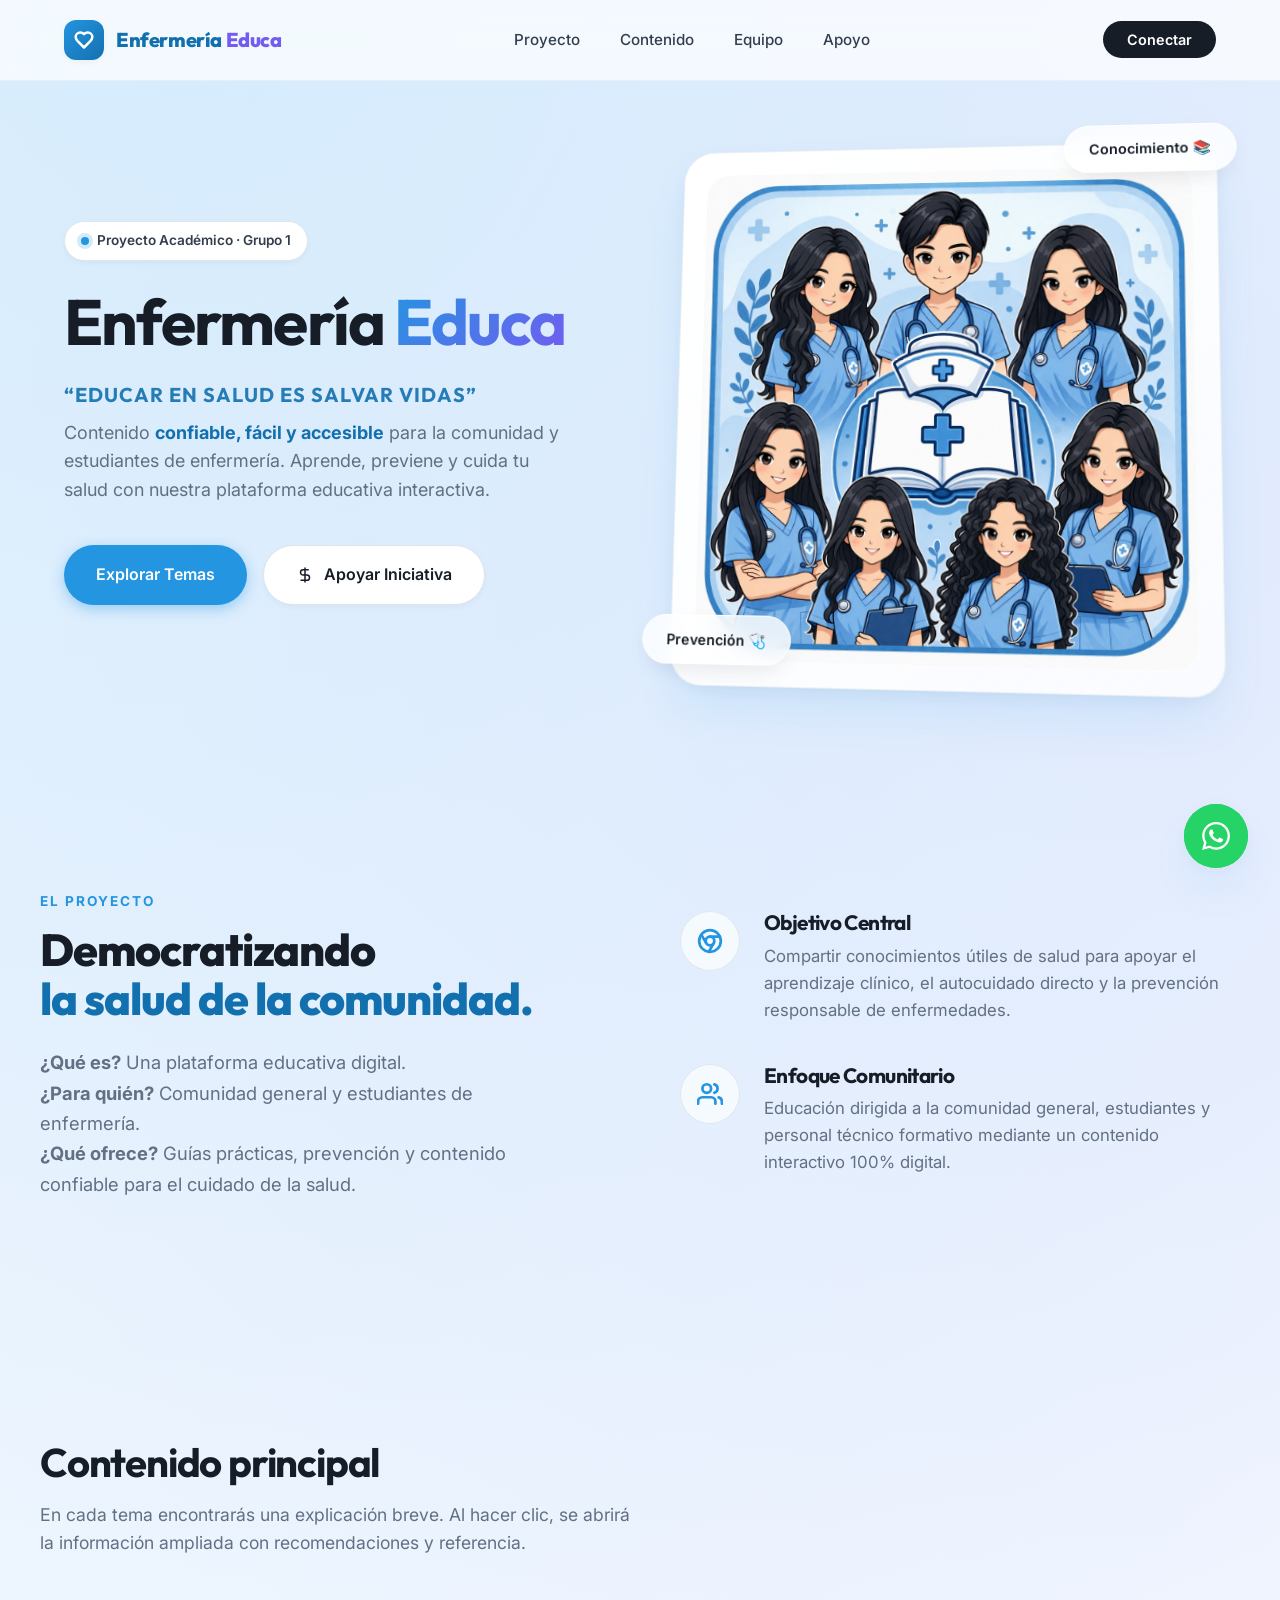
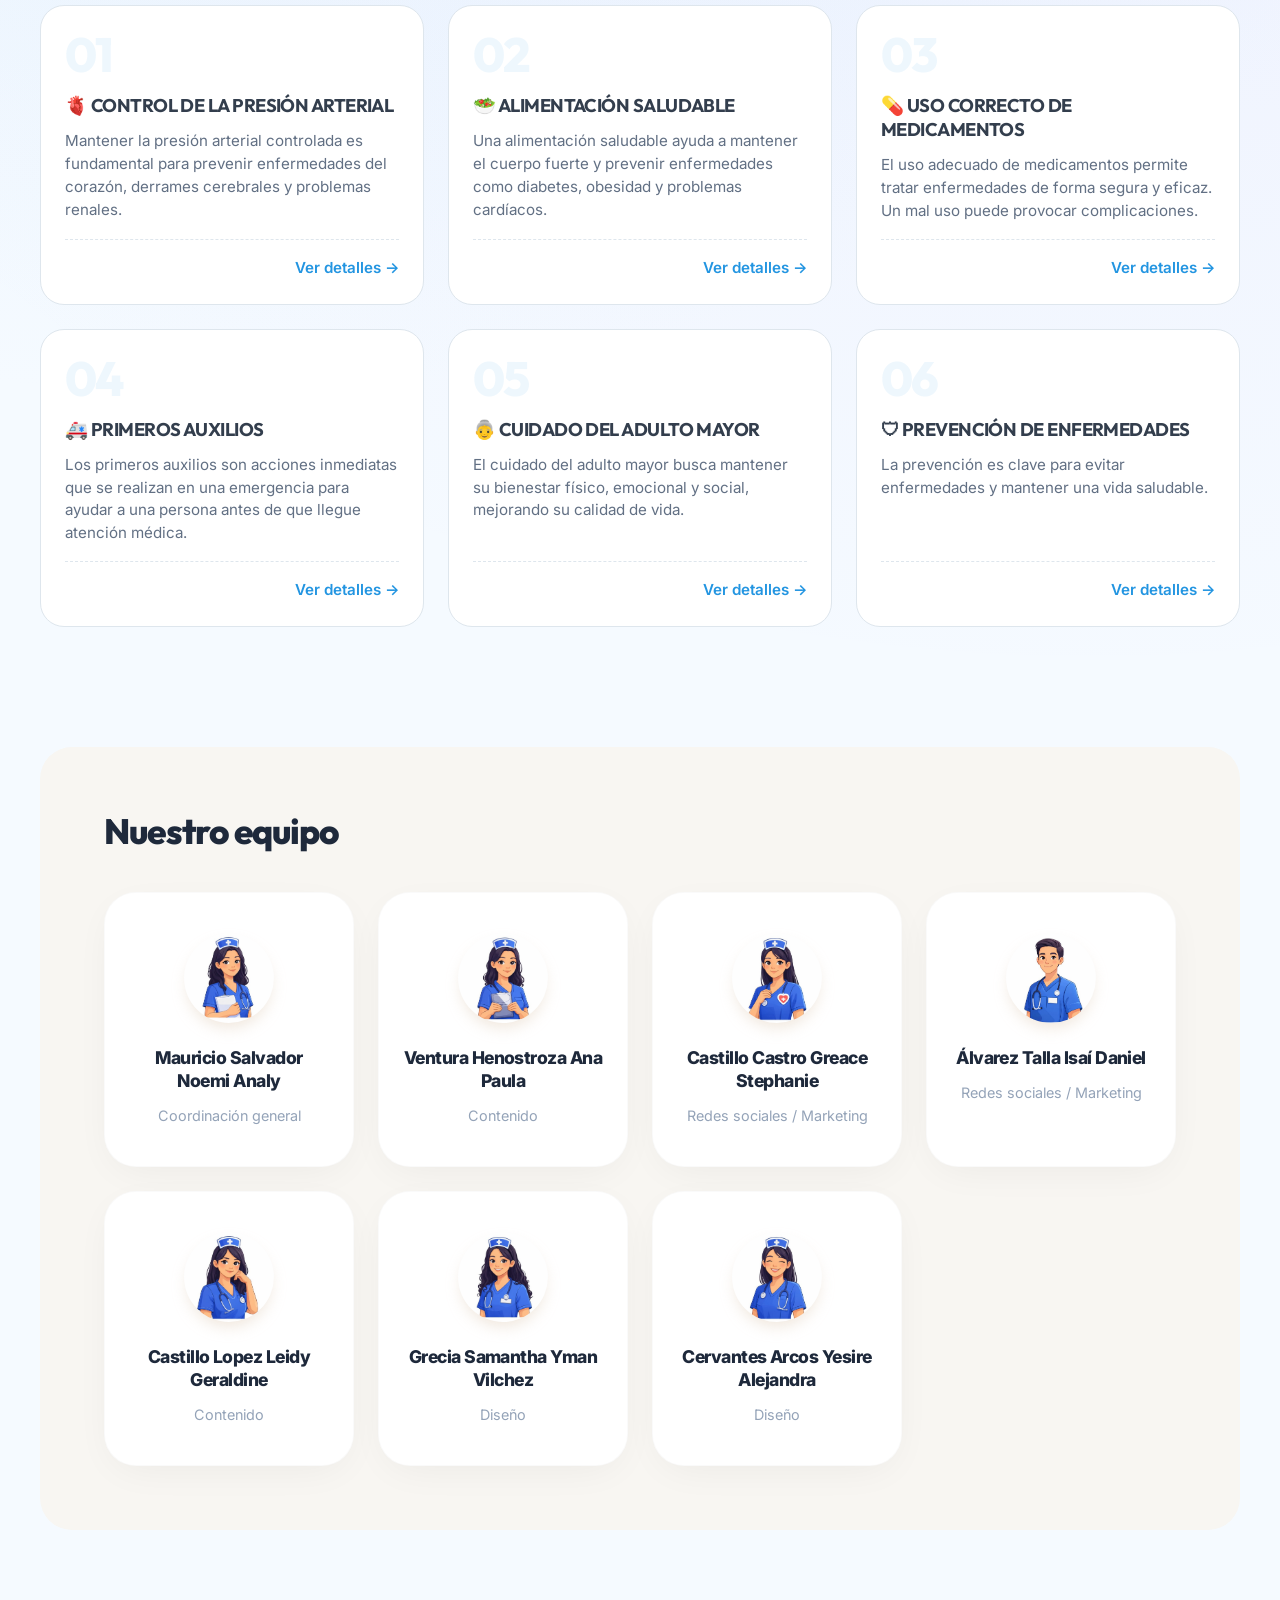
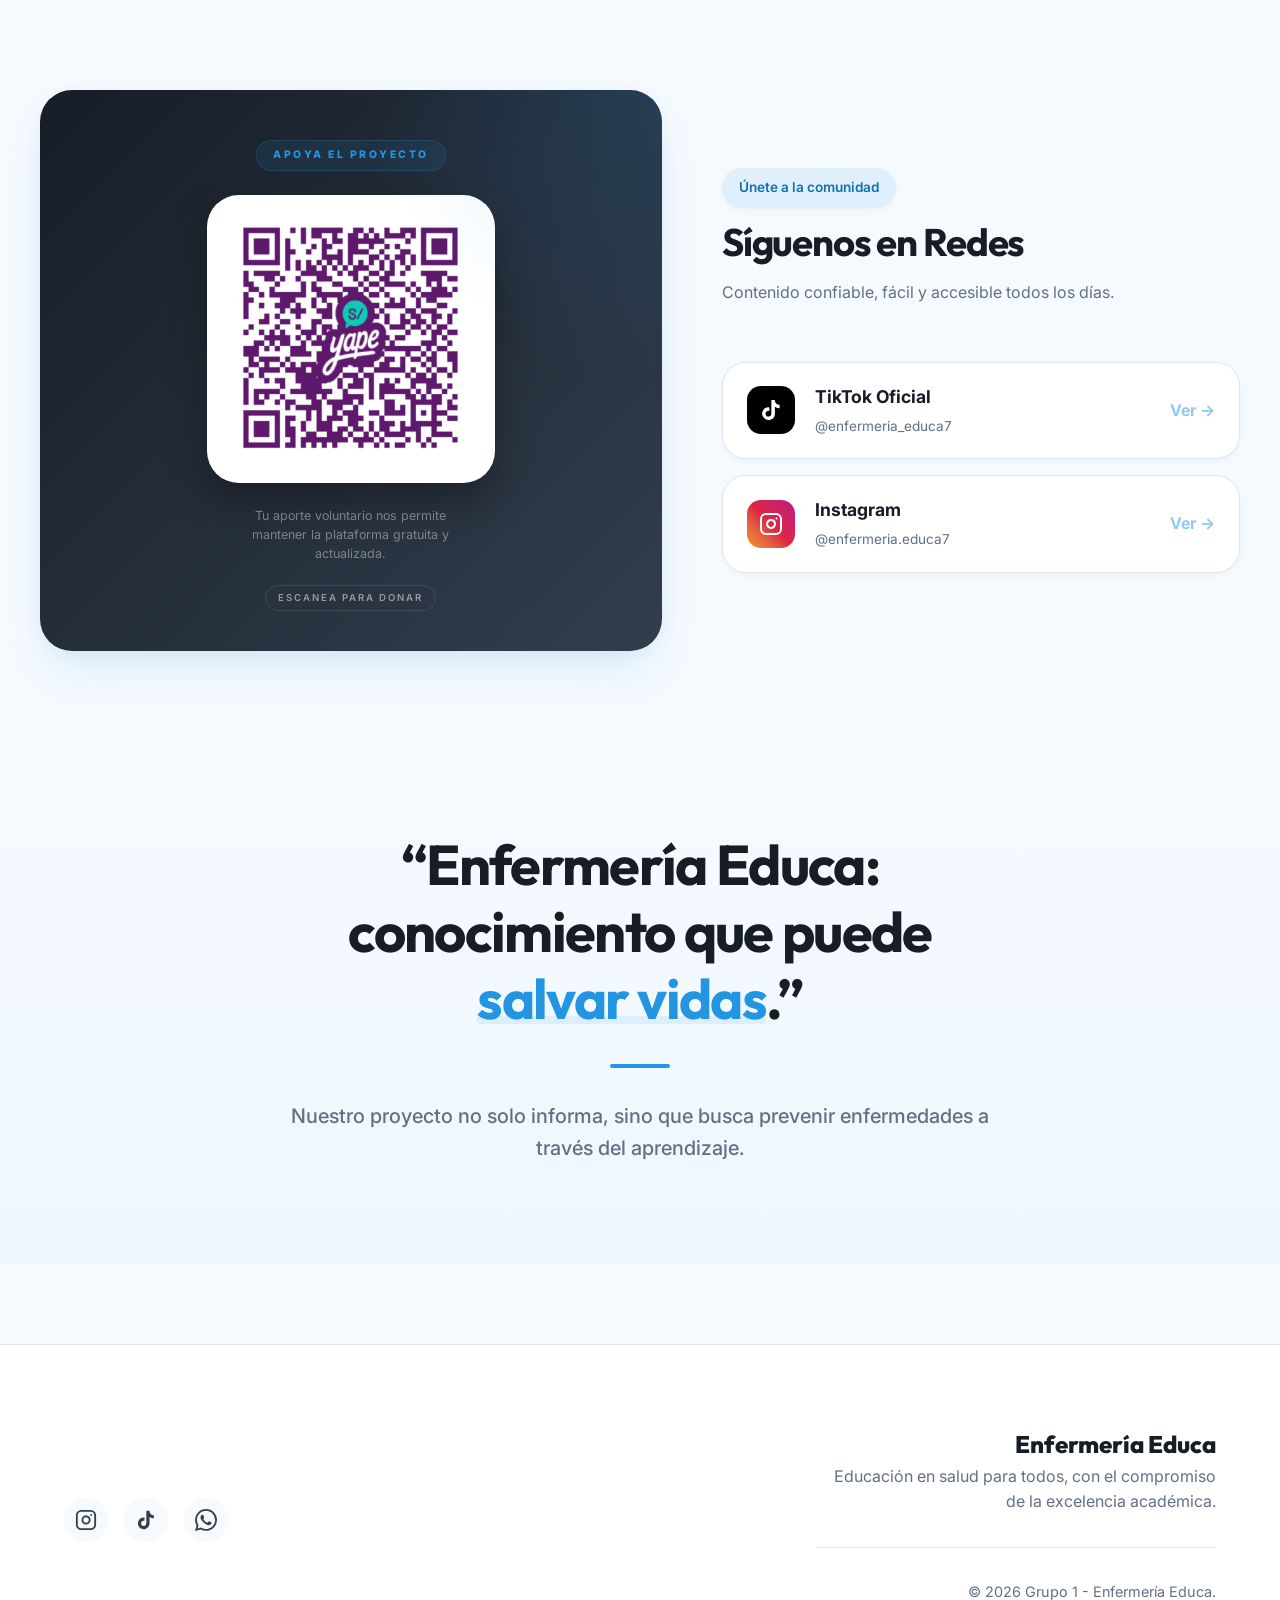
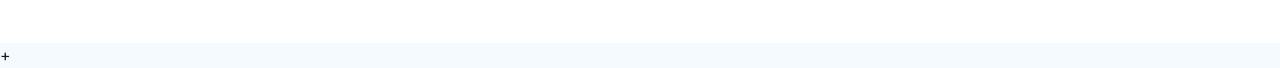
==== index.html @ a7f22df8 "Actualización final: Roles de equipo, optimización móvil e iconos oficiales de WhatsApp" ====
<!DOCTYPE html>
<html lang="es">

<head>
    <meta charset="UTF-8">
    <meta name="viewport" content="width=device-width, initial-scale=1.0">
    <meta name="description"
        content="Plataforma educativa de enfermería dedicada a la democratización del conocimiento en salud y el cuidado preventivo. Contenido claro, confiable y accesible para todos.">

    <!-- Open Graph / Facebook -->
    <meta property="og:type" content="website">
    <meta property="og:url" content="https://nilverti.github.io/Enfermer-aEduca/">
    <meta property="og:title" content="Enfermería Educa | Educación en Salud">
    <meta property="og:description"
        content="Plataforma educativa de enfermería dedicada a la democratización del conocimiento en salud y el cuidado preventivo.">
    <meta property="og:image" content="img/og-preview.png">

    <!-- Twitter -->
    <meta property="twitter:card" content="summary_large_image">
    <meta property="twitter:url" content="https://nilverti.github.io/Enfermer-aEduca/">
    <meta property="twitter:title" content="Enfermería Educa | Educación en Salud">
    <meta property="twitter:description"
        content="Plataforma educativa de enfermería dedicada a la democratización del conocimiento en salud y el cuidado preventivo.">
    <meta property="twitter:image" content="img/og-preview.png">

    <!-- Meta Theme Color for mobile browsers -->
    <meta name="theme-color" content="#f0f7ff">
    <title>Enfermería Educa | Educación en Salud</title>

    <!-- Preconnect for performance -->
    <link rel="preconnect" href="https://fonts.googleapis.com">
    <link rel="preconnect" href="https://fonts.gstatic.com" crossorigin>

    <!-- Premium Fonts: Outfit (Headings) & Inter (Body) -->
    <link
        href="https://fonts.googleapis.com/css2?family=Inter:wght@400;500;600&family=Outfit:wght@500;700;800;900&display=swap"
        rel="stylesheet">

    <!-- External CSS -->
    <link rel="stylesheet" href="css/style.css">

    <!-- Favicon -->
    <link rel="icon" type="image/x-icon" href="/img/favi.ico">
</head>

<body>

    <!-- Navigation (Glassmorphism effect) -->
    <nav class="nav" aria-label="Navegación principal">
        <div class="container nav-wrap">
            <a href="#" class="brand" aria-label="Ir al inicio de Enfermería Educa">
                <div class="brand-mark">
                    <svg width="20" height="20" viewBox="0 0 24 24" fill="none" stroke="currentColor" stroke-width="3"
                        stroke-linecap="round" stroke-linejoin="round">
                        <path
                            d="M19 14c1.49-1.46 3-3.21 3-5.5A5.5 5.5 0 0 0 16.5 3c-1.76 0-3 .5-4.5 2-1.5-1.5-2.74-2-4.5-2A5.5 5.5 0 0 0 2 8.5c0 2.3 1.5 4.05 3 5.5l7 7Z" />
                    </svg>
                </div>
                <span>Enfermería <span class="brand-accent">Educa</span></span>
            </a>
            <div class="nav-links" role="menubar">
                <a href="#proyecto" role="menuitem">Proyecto</a>
                <a href="#contenido" role="menuitem">Contenido</a>
                <a href="#equipo" role="menuitem">Equipo</a>
                <a href="#comunidad" role="menuitem">Apoyo</a>
            </div>

            <!-- Botón de acción para el CTA de la barra -->
            <div class="nav-cta">
                <a href="#comunidad" class="btn-sm" aria-label="Ver nuestras redes">Conectar</a>
            </div>

            <button class="nav-mobile-toggle" id="menuToggle" aria-label="Abrir menú de navegación"
                aria-expanded="false">
                <span class="bar"></span>
                <span class="bar"></span>
                <span class="bar"></span>
            </button>
        </div>
    </nav>

    <!-- Hero Section (Premium Layout) -->
    <header class="hero">
        <div class="container hero-wrap">
            <div class="hero-content fade-up">
                <div class="badge">
                    <span class="badge-dot"></span> Proyecto Académico · Grupo 1
                </div>
                <h1 class="hero-title">Enfermería <span class="text-gradient">Educa</span></h1>
                <p class="hero-impact-hook">“Educar en salud es salvar vidas”</p>
                <p class="hero-subtitle">
                    Contenido <strong>confiable, fácil y accesible</strong> para la comunidad y estudiantes de
                    enfermería.
                    Aprende, previene y cuida tu salud con nuestra plataforma educativa interactiva.
                </p>
                <div class="hero-actions">
                    <a class="btn btn-primary" href="#contenido">Explorar Temas</a>
                    <a class="btn btn-secondary" href="#comunidad">
                        <svg width="18" height="18" viewBox="0 0 24 24" fill="none" stroke="currentColor"
                            stroke-width="2">
                            <path d="M12 2v20M17 5H9.5a3.5 3.5 0 0 0 0 7h5a3.5 3.5 0 0 1 0 7H6" />
                        </svg>
                        Apoyar Iniciativa
                    </a>
                </div>
            </div>

            <div class="hero-visual fade-up" style="animation-delay: 0.1s;">
                <div class="visual-card">
                    <img src="img/ImgPrin.jpeg" alt="Ilustración representativa de Enfermería Educa" loading="lazy"
                        class="floating-img">
                    <!-- Decoración flotante -->
                    <div class="glass-pill top-right">Conocimiento 📚</div>
                    <div class="glass-pill bottom-left">Prevención 🩺</div>
                </div>
            </div>
        </div>
    </header>

    <main>
        <!-- Sección de Proyecto Minimalista -->
        <section id="proyecto" class="section-container container" style="margin-top: 30px;">
            <div class="project-minimal-layout fade-up">

                <div class="project-minimal-header">
                    <span class="project-tag">El Proyecto</span>
                    <h2 class="project-title">
                        Democratizando <br>
                        <span class="project-accent">la salud de la comunidad.</span>
                    </h2>
                    <p class="project-description">
                        <strong>¿Qué es?</strong> Una plataforma educativa digital.<br>
                        <strong>¿Para quién?</strong> Comunidad general y estudiantes de enfermería.<br>
                        <strong>¿Qué ofrece?</strong> Guías prácticas, prevención y contenido confiable para el cuidado
                        de la salud.
                    </p>
                </div>

                <div class="project-minimal-features">
                    <div class="min-feature">
                        <div class="min-icon-wrapper">
                            <!-- Icono de Objetivo -->
                            <svg width="26" height="26" viewBox="0 0 24 24" fill="none" stroke="currentColor"
                                stroke-width="2.5" stroke-linecap="round" stroke-linejoin="round">
                                <circle cx="12" cy="12" r="10"></circle>
                                <circle cx="12" cy="12" r="4"></circle>
                                <line x1="21.17" y1="8" x2="12" y2="8"></line>
                                <line x1="3.95" y1="6.06" x2="8.54" y2="14"></line>
                                <line x1="10.88" y1="21.94" x2="15.46" y2="14"></line>
                            </svg>
                        </div>
                        <div class="min-feature-text">
                            <h4>Objetivo Central</h4>
                            <p>Compartir conocimientos útiles de salud para apoyar el aprendizaje clínico, el
                                autocuidado directo y la prevención responsable de enfermedades.</p>
                        </div>
                    </div>

                    <div class="min-feature">
                        <div class="min-icon-wrapper">
                            <!-- Icono de Comunidad -->
                            <svg width="26" height="26" viewBox="0 0 24 24" fill="none" stroke="currentColor"
                                stroke-width="2.5" stroke-linecap="round" stroke-linejoin="round">
                                <path d="M17 21v-2a4 4 0 0 0-4-4H5a4 4 0 0 0-4 4v2"></path>
                                <circle cx="9" cy="7" r="4"></circle>
                                <path d="M23 21v-2a4 4 0 0 0-3-3.87"></path>
                                <path d="M16 3.13a4 4 0 0 1 0 7.75"></path>
                            </svg>
                        </div>
                        <div class="min-feature-text">
                            <h4>Enfoque Comunitario</h4>
                            <p>Educación dirigida a la comunidad general, estudiantes y personal técnico formativo
                                mediante un contenido interactivo 100% digital.</p>
                        </div>
                    </div>
                </div>

            </div>
        </section>
        <!-- Ejes Temáticos -->
        <section id="contenido" class="section-container container" style="margin-top: 60px;">
            <div class="section-header fade-up">
                <h2>Contenido principal</h2>
                <p>En cada tema encontrarás una explicación breve. Al hacer clic, se abrirá la información ampliada con
                    recomendaciones y referencia.</p>
            </div>

            <div class="topics-grid fade-up" style="animation-delay: 0.1s;">
                <!-- Topic 1 -->
                <article class="topic-card" tabindex="0" role="button" aria-expanded="false">
                    <div class="topic-card-header">
                        <span class="acc-num">01</span>
                    </div>
                    <div class="topic-card-body">
                        <h3 class="acc-title">🫀 CONTROL DE LA PRESIÓN ARTERIAL</h3>
                        <p class="acc-desc">Mantener la presión arterial controlada es fundamental para prevenir
                            enfermedades del corazón, derrames cerebrales y problemas renales.</p>
                    </div>
                    <div class="topic-card-footer">
                        <span class="view-more">Ver detalles →</span>
                    </div>

                    <!-- Contenido Secreto (Modal) -->
                    <div class="topic-hidden-content" style="display: none;">
                        <h2 class="modal-title">🫀 CONTROL DE LA PRESIÓN ARTERIAL</h2>
                        <div class="acc-inner">
                            <h4>Información completa</h4>
                            <p>La presión arterial es la fuerza que ejerce la sangre contra las arterias, y cuando se
                                eleva constantemente puede volverse peligrosa sin presentar síntomas.</p>
                            <p>La presión arterial se mide en dos valores:</p>
                            <ul class="feature-list">
                                <li><svg viewBox="0 0 24 24" fill="none" stroke="currentColor">
                                        <path d="M20 6 9 17l-5-5" />
                                    </svg> <strong>Sistólica:</strong> cuando el corazón late.</li>
                                <li><svg viewBox="0 0 24 24" fill="none" stroke="currentColor">
                                        <path d="M20 6 9 17l-5-5" />
                                    </svg> <strong>Diastólica:</strong> cuando el corazón descansa.</li>
                            </ul>
                            <p>Para controlarla adecuadamente:</p>
                            <ul class="feature-list">
                                <li><svg viewBox="0 0 24 24" fill="none" stroke="currentColor">
                                        <path d="M20 6 9 17l-5-5" />
                                    </svg> Reducir el consumo de sal.</li>
                                <li><svg viewBox="0 0 24 24" fill="none" stroke="currentColor">
                                        <path d="M20 6 9 17l-5-5" />
                                    </svg> Evitar alimentos procesados.</li>
                                <li><svg viewBox="0 0 24 24" fill="none" stroke="currentColor">
                                        <path d="M20 6 9 17l-5-5" />
                                    </svg> Realizar actividad física diaria (30 minutos).</li>
                                <li><svg viewBox="0 0 24 24" fill="none" stroke="currentColor">
                                        <path d="M20 6 9 17l-5-5" />
                                    </svg> Mantener un peso saludable.</li>
                                <li><svg viewBox="0 0 24 24" fill="none" stroke="currentColor">
                                        <path d="M20 6 9 17l-5-5" />
                                    </svg> Evitar alcohol y tabaco.</li>
                                <li><svg viewBox="0 0 24 24" fill="none" stroke="currentColor">
                                        <path d="M20 6 9 17l-5-5" />
                                    </svg> Controlar el estrés.</li>
                                <li><svg viewBox="0 0 24 24" fill="none" stroke="currentColor">
                                        <path d="M20 6 9 17l-5-5" />
                                    </svg> Medir la presión regularmente.</li>
                                <li><svg viewBox="0 0 24 24" fill="none" stroke="currentColor">
                                        <path d="M20 6 9 17l-5-5" />
                                    </svg> Seguir el tratamiento médico indicado.</li>
                            </ul>
                            <p><strong>Importante:</strong> la hipertensión es una enfermedad silenciosa, por eso el
                                control constante es clave.</p>
                            <div class="reference-badge">Ref APA 7: Organización Mundial de la Salud. (2021).
                                Hipertensión. https://www.who.int/es/news-room/fact-sheets/detail/hypertension</div>
                        </div>
                    </div>
                </article>

                <!-- Topic 2 -->
                <article class="topic-card" tabindex="0" role="button" aria-expanded="false">
                    <div class="topic-card-header">
                        <span class="acc-num">02</span>
                    </div>
                    <div class="topic-card-body">
                        <h3 class="acc-title">🥗 ALIMENTACIÓN SALUDABLE</h3>
                        <p class="acc-desc">Una alimentación saludable ayuda a mantener el cuerpo fuerte y prevenir
                            enfermedades como diabetes, obesidad y problemas cardíacos.</p>
                    </div>
                    <div class="topic-card-footer">
                        <span class="view-more">Ver detalles →</span>
                    </div>
                    <div class="topic-hidden-content" style="display: none;">
                        <h2 class="modal-title">🥗 ALIMENTACIÓN SALUDABLE</h2>
                        <div class="acc-inner">
                            <h4>Información completa</h4>
                            <p>Se basa en consumir alimentos naturales y equilibrados.</p>
                            <p>Para una buena alimentación:</p>
                            <ul class="feature-list">
                                <li><svg viewBox="0 0 24 24" fill="none" stroke="currentColor">
                                        <path d="M20 6 9 17l-5-5" />
                                    </svg> Consumir frutas y verduras diariamente.</li>
                                <li><svg viewBox="0 0 24 24" fill="none" stroke="currentColor">
                                        <path d="M20 6 9 17l-5-5" />
                                    </svg> Incluir proteínas como pollo, pescado y huevo.</li>
                                <li><svg viewBox="0 0 24 24" fill="none" stroke="currentColor">
                                        <path d="M20 6 9 17l-5-5" />
                                    </svg> Preferir cereales integrales.</li>
                                <li><svg viewBox="0 0 24 24" fill="none" stroke="currentColor">
                                        <path d="M20 6 9 17l-5-5" />
                                    </svg> Reducir grasas saturadas y frituras.</li>
                                <li><svg viewBox="0 0 24 24" fill="none" stroke="currentColor">
                                        <path d="M20 6 9 17l-5-5" />
                                    </svg> Evitar el exceso de azúcar y sal.</li>
                                <li><svg viewBox="0 0 24 24" fill="none" stroke="currentColor">
                                        <path d="M20 6 9 17l-5-5" />
                                    </svg> Beber entre 6 y 8 vasos de agua al día.</li>
                                <li><svg viewBox="0 0 24 24" fill="none" stroke="currentColor">
                                        <path d="M20 6 9 17l-5-5" />
                                    </svg> Mantener horarios de comida.</li>
                            </ul>
                            <p>Beneficios:</p>
                            <ul class="feature-list">
                                <li><svg viewBox="0 0 24 24" fill="none" stroke="currentColor">
                                        <path d="M20 6 9 17l-5-5" />
                                    </svg> Mejora el sistema inmunológico.</li>
                                <li><svg viewBox="0 0 24 24" fill="none" stroke="currentColor">
                                        <path d="M20 6 9 17l-5-5" />
                                    </svg> Aumenta la energía.</li>
                                <li><svg viewBox="0 0 24 24" fill="none" stroke="currentColor">
                                        <path d="M20 6 9 17l-5-5" />
                                    </svg> Previene enfermedades.</li>
                            </ul>
                            <div class="reference-badge">Ref APA 7: Organización Mundial de la Salud. (2020). Dieta
                                saludable. https://www.who.int/es/news-room/fact-sheets/detail/healthy-diet</div>
                        </div>
                    </div>
                </article>

                <!-- Topic 3 -->
                <article class="topic-card" tabindex="0" role="button" aria-expanded="false">
                    <div class="topic-card-header">
                        <span class="acc-num">03</span>
                    </div>
                    <div class="topic-card-body">
                        <h3 class="acc-title">💊 USO CORRECTO DE MEDICAMENTOS</h3>
                        <p class="acc-desc">El uso adecuado de medicamentos permite tratar enfermedades de forma segura
                            y eficaz. Un mal uso puede provocar complicaciones.</p>
                    </div>
                    <div class="topic-card-footer">
                        <span class="view-more">Ver detalles →</span>
                    </div>
                    <div class="topic-hidden-content" style="display: none;">
                        <h2 class="modal-title">💊 USO CORRECTO DE MEDICAMENTOS</h2>
                        <div class="acc-inner">
                            <h4>Información completa</h4>
                            <p>Para un uso correcto:</p>
                            <ul class="feature-list">
                                <li><svg viewBox="0 0 24 24" fill="none" stroke="currentColor">
                                        <path d="M20 6 9 17l-5-5" />
                                    </svg> Tomar medicamentos a la hora indicada.</li>
                                <li><svg viewBox="0 0 24 24" fill="none" stroke="currentColor">
                                        <path d="M20 6 9 17l-5-5" />
                                    </svg> Respetar la dosis prescrita.</li>
                                <li><svg viewBox="0 0 24 24" fill="none" stroke="currentColor">
                                        <path d="M20 6 9 17l-5-5" />
                                    </svg> No automedicarse.</li>
                                <li><svg viewBox="0 0 24 24" fill="none" stroke="currentColor">
                                        <path d="M20 6 9 17l-5-5" />
                                    </svg> No suspender el tratamiento sin indicación médica.</li>
                                <li><svg viewBox="0 0 24 24" fill="none" stroke="currentColor">
                                        <path d="M20 6 9 17l-5-5" />
                                    </svg> No compartir medicamentos.</li>
                                <li><svg viewBox="0 0 24 24" fill="none" stroke="currentColor">
                                        <path d="M20 6 9 17l-5-5" />
                                    </svg> Leer las etiquetas e instrucciones.</li>
                                <li><svg viewBox="0 0 24 24" fill="none" stroke="currentColor">
                                        <path d="M20 6 9 17l-5-5" />
                                    </svg> Guardarlos en lugares seguros.</li>
                            </ul>
                            <p><strong>Regla importante (5 correctos):</strong></p>
                            <ul class="feature-list">
                                <li><svg viewBox="0 0 24 24" fill="none" stroke="currentColor">
                                        <path d="M20 6 9 17l-5-5" />
                                    </svg> Paciente correcto.</li>
                                <li><svg viewBox="0 0 24 24" fill="none" stroke="currentColor">
                                        <path d="M20 6 9 17l-5-5" />
                                    </svg> Medicamento correcto.</li>
                                <li><svg viewBox="0 0 24 24" fill="none" stroke="currentColor">
                                        <path d="M20 6 9 17l-5-5" />
                                    </svg> Dosis correcta.</li>
                                <li><svg viewBox="0 0 24 24" fill="none" stroke="currentColor">
                                        <path d="M20 6 9 17l-5-5" />
                                    </svg> Vía correcta.</li>
                                <li><svg viewBox="0 0 24 24" fill="none" stroke="currentColor">
                                        <path d="M20 6 9 17l-5-5" />
                                    </svg> Hora correcta.</li>
                            </ul>
                            <div class="reference-badge">Ref APA 7: MedlinePlus. (2022). Seguridad con los medicamentos.
                                https://medlineplus.gov/spanish/medicinesafety.html</div>
                        </div>
                    </div>
                </article>

                <!-- Topic 4 -->
                <article class="topic-card" tabindex="0" role="button" aria-expanded="false">
                    <div class="topic-card-header">
                        <span class="acc-num">04</span>
                    </div>
                    <div class="topic-card-body">
                        <h3 class="acc-title">🚑 PRIMEROS AUXILIOS</h3>
                        <p class="acc-desc">Los primeros auxilios son acciones inmediatas que se realizan en una
                            emergencia para ayudar a una persona antes de que llegue atención médica.</p>
                    </div>
                    <div class="topic-card-footer">
                        <span class="view-more">Ver detalles →</span>
                    </div>
                    <div class="topic-hidden-content" style="display: none;">
                        <h2 class="modal-title">🚑 PRIMEROS AUXILIOS</h2>
                        <div class="acc-inner">
                            <h4>Información completa</h4>
                            <p>Acciones básicas:</p>
                            <ul class="feature-list">
                                <li><svg viewBox="0 0 24 24" fill="none" stroke="currentColor">
                                        <path d="M20 6 9 17l-5-5" />
                                    </svg> Mantener la calma.</li>
                                <li><svg viewBox="0 0 24 24" fill="none" stroke="currentColor">
                                        <path d="M20 6 9 17l-5-5" />
                                    </svg> Evaluar la situación.</li>
                                <li><svg viewBox="0 0 24 24" fill="none" stroke="currentColor">
                                        <path d="M20 6 9 17l-5-5" />
                                    </svg> Verificar respiración y pulso.</li>
                                <li><svg viewBox="0 0 24 24" fill="none" stroke="currentColor">
                                        <path d="M20 6 9 17l-5-5" />
                                    </svg> Llamar a emergencias.</li>
                                <li><svg viewBox="0 0 24 24" fill="none" stroke="currentColor">
                                        <path d="M20 6 9 17l-5-5" />
                                    </svg> Controlar hemorragias.</li>
                                <li><svg viewBox="0 0 24 24" fill="none" stroke="currentColor">
                                        <path d="M20 6 9 17l-5-5" />
                                    </svg> Limpiar y cubrir heridas.</li>
                                <li><svg viewBox="0 0 24 24" fill="none" stroke="currentColor">
                                        <path d="M20 6 9 17l-5-5" />
                                    </svg> No mover a la persona si hay fracturas.</li>
                            </ul>
                            <p>En casos graves:</p>
                            <ul class="feature-list">
                                <li><svg viewBox="0 0 24 24" fill="none" stroke="currentColor">
                                        <path d="M20 6 9 17l-5-5" />
                                    </svg> Aplicar RCP si se sabe realizar.</li>
                                <li><svg viewBox="0 0 24 24" fill="none" stroke="currentColor">
                                        <path d="M20 6 9 17l-5-5" />
                                    </svg> Colocar en posición de seguridad.</li>
                            </ul>
                            <div class="reference-badge">Ref APA 7: Cruz Roja Española. (2020). Primeros auxilios.
                                https://www.cruzroja.es/principal/web/guest/primeros-auxilios</div>
                        </div>
                    </div>
                </article>

                <!-- Topic 5 -->
                <article class="topic-card" tabindex="0" role="button" aria-expanded="false">
                    <div class="topic-card-header">
                        <span class="acc-num">05</span>
                    </div>
                    <div class="topic-card-body">
                        <h3 class="acc-title">👵 CUIDADO DEL ADULTO MAYOR</h3>
                        <p class="acc-desc">El cuidado del adulto mayor busca mantener su bienestar físico, emocional y
                            social, mejorando su calidad de vida.</p>
                    </div>
                    <div class="topic-card-footer">
                        <span class="view-more">Ver detalles →</span>
                    </div>
                    <div class="topic-hidden-content" style="display: none;">
                        <h2 class="modal-title">👵 CUIDADO DEL ADULTO MAYOR</h2>
                        <div class="acc-inner">
                            <h4>Información completa</h4>
                            <p>Cuidados importantes:</p>
                            <ul class="feature-list">
                                <li><svg viewBox="0 0 24 24" fill="none" stroke="currentColor">
                                        <path d="M20 6 9 17l-5-5" />
                                    </svg> Alimentación balanceada.</li>
                                <li><svg viewBox="0 0 24 24" fill="none" stroke="currentColor">
                                        <path d="M20 6 9 17l-5-5" />
                                    </svg> Higiene diaria.</li>
                                <li><svg viewBox="0 0 24 24" fill="none" stroke="currentColor">
                                        <path d="M20 6 9 17l-5-5" />
                                    </svg> Control médico frecuente.</li>
                                <li><svg viewBox="0 0 24 24" fill="none" stroke="currentColor">
                                        <path d="M20 6 9 17l-5-5" />
                                    </svg> Uso adecuado de medicamentos.</li>
                                <li><svg viewBox="0 0 24 24" fill="none" stroke="currentColor">
                                        <path d="M20 6 9 17l-5-5" />
                                    </svg> Actividad física moderada.</li>
                                <li><svg viewBox="0 0 24 24" fill="none" stroke="currentColor">
                                        <path d="M20 6 9 17l-5-5" />
                                    </svg> Apoyo emocional.</li>
                            </ul>
                            <p>Prevención:</p>
                            <ul class="feature-list">
                                <li><svg viewBox="0 0 24 24" fill="none" stroke="currentColor">
                                        <path d="M20 6 9 17l-5-5" />
                                    </svg> Evitar caídas con espacios seguros.</li>
                                <li><svg viewBox="0 0 24 24" fill="none" stroke="currentColor">
                                        <path d="M20 6 9 17l-5-5" />
                                    </svg> Buena iluminación en casa.</li>
                                <li><svg viewBox="0 0 24 24" fill="none" stroke="currentColor">
                                        <path d="M20 6 9 17l-5-5" />
                                    </svg> Supervisión constante.</li>
                            </ul>
                            <div class="reference-badge">Ref APA 7: MedlinePlus. (2022). Salud del adulto mayor.
                                https://medlineplus.gov/spanish/olderadulthealth.html</div>
                        </div>
                    </div>
                </article>

                <!-- Topic 6 -->
                <article class="topic-card" tabindex="0" role="button" aria-expanded="false">
                    <div class="topic-card-header">
                        <span class="acc-num">06</span>
                    </div>
                    <div class="topic-card-body">
                        <h3 class="acc-title">🛡 PREVENCIÓN DE ENFERMEDADES</h3>
                        <p class="acc-desc">La prevención es clave para evitar enfermedades y mantener una vida
                            saludable.</p>
                    </div>
                    <div class="topic-card-footer">
                        <span class="view-more">Ver detalles →</span>
                    </div>
                    <div class="topic-hidden-content" style="display: none;">
                        <h2 class="modal-title">🛡 PREVENCIÓN DE ENFERMEDADES</h2>
                        <div class="acc-inner">
                            <h4>Información completa</h4>
                            <p>Medidas principales:</p>
                            <ul class="feature-list">
                                <li><svg viewBox="0 0 24 24" fill="none" stroke="currentColor">
                                        <path d="M20 6 9 17l-5-5" />
                                    </svg> Lavado frecuente de manos.</li>
                                <li><svg viewBox="0 0 24 24" fill="none" stroke="currentColor">
                                        <path d="M20 6 9 17l-5-5" />
                                    </svg> Vacunación completa.</li>
                                <li><svg viewBox="0 0 24 24" fill="none" stroke="currentColor">
                                        <path d="M20 6 9 17l-5-5" />
                                    </svg> Alimentación saludable.</li>
                                <li><svg viewBox="0 0 24 24" fill="none" stroke="currentColor">
                                        <path d="M20 6 9 17l-5-5" />
                                    </svg> Ejercicio regular.</li>
                                <li><svg viewBox="0 0 24 24" fill="none" stroke="currentColor">
                                        <path d="M20 6 9 17l-5-5" />
                                    </svg> Evitar tabaco y alcohol.</li>
                                <li><svg viewBox="0 0 24 24" fill="none" stroke="currentColor">
                                        <path d="M20 6 9 17l-5-5" />
                                    </svg> Realizar chequeos médicos.</li>
                            </ul>
                            <p>Beneficios:</p>
                            <ul class="feature-list">
                                <li><svg viewBox="0 0 24 24" fill="none" stroke="currentColor">
                                        <path d="M20 6 9 17l-5-5" />
                                    </svg> Detectar enfermedades a tiempo.</li>
                                <li><svg viewBox="0 0 24 24" fill="none" stroke="currentColor">
                                        <path d="M20 6 9 17l-5-5" />
                                    </svg> Reducir riesgos.</li>
                                <li><svg viewBox="0 0 24 24" fill="none" stroke="currentColor">
                                        <path d="M20 6 9 17l-5-5" />
                                    </svg> Mejorar calidad de vida.</li>
                            </ul>
                            <div class="reference-badge">Ref APA 7: Organización Mundial de la Salud. (2022). Prevención
                                de enfermedades. https://www.who.int/es</div>
                        </div>
                    </div>
                </article>
            </div>
        </section>

        <!-- Nuestro Equipo (Card Layout Style referenciado de la imagen) -->
        <section id="equipo" class="section-container container team-section">
            <div class="section-header" style="text-align: left; margin-bottom: 40px; max-width: 600px;">
                <h2
                    style="font-family: var(--font-display); font-size: 2.2rem; font-weight: 800; color: #1e293b; margin-bottom: 12px;">
                    Nuestro equipo</h2>
                <!--  <p style="color: #64748b; font-size: 1.05rem; line-height: 1.6; margin: 0;">
                    En lugar de una lista simple
                    de integrantes, esta sección presenta al equipo con mejor orden y presencia visual.</p>   -->
            </div>

            <div class="team-grid-cards fade-up">
                <!-- Miembro 1 -->
                <div class="team-card-visual">
                    <img src="img/F1.jpeg" alt="Mauricio Salvador Noemi Analy" class="team-avatar">
                    <h4 class="team-name">Mauricio Salvador Noemi Analy</h4>
                    <p class="team-role">Coordinación general</p>
                </div>
                <!-- Miembro 2 -->
                <div class="team-card-visual">
                    <img src="img/F2.jpeg" alt="Ventura Henostroza Ana Paula" class="team-avatar">
                    <h4 class="team-name">Ventura Henostroza Ana Paula</h4>
                    <p class="team-role">Contenido</p>
                </div>
                <!-- Miembro 3 -->
                <div class="team-card-visual">
                    <img src="img/F5.jpeg" alt="Castillo Castro Greace Stephanie" class="team-avatar">
                    <h4 class="team-name">Castillo Castro Greace Stephanie</h4>
                    <p class="team-role">Redes sociales / Marketing</p>
                </div>
                <!-- Miembro 4 -->
                <div class="team-card-visual">
                    <img src="img/Man.jpeg" alt="Álvarez Talla Isaí Daniel" class="team-avatar">
                    <h4 class="team-name">Álvarez Talla Isaí Daniel</h4>
                    <p class="team-role">Redes sociales / Marketing</p>
                </div>
                <!-- Miembro 5 -->
                <div class="team-card-visual">
                    <img src="img/F4.jpeg" alt="Castillo Lopez Leidy Geraldine" class="team-avatar">
                    <h4 class="team-name">Castillo Lopez Leidy Geraldine</h4>
                    <p class="team-role">Contenido</p>
                </div>
                <!-- Miembro 6 -->
                <div class="team-card-visual">
                    <img src="img/F3.jpeg" alt="Grecia Samantha Yman Vilchez" class="team-avatar">
                    <h4 class="team-name">Grecia Samantha Yman Vilchez</h4>
                    <p class="team-role">Diseño</p>
                </div>
                <!-- Miembro 7 -->
                <div class="team-card-visual">
                    <img src="img/F6.jpeg" alt="Cervantes Arcos Yesire Alejandra" class="team-avatar">
                    <h4 class="team-name">Cervantes Arcos Yesire Alejandra</h4>
                    <p class="team-role">Diseño</p>
                </div>
            </div>
        </section>

        <!-- Sección Comunidad: Redes y Apoyo (QR) -->
        <section id="comunidad" class="section-container container community-premium-box" style="margin-top: 80px;">
            <div class="comunidad-layout fade-up">

                <!-- Columna Izquierda: Apoyo -->
                <div class="comunidad-support">
                    <article class="support-minimal-card">
                        <span class="support-alert">Apoya el proyecto</span>
                        <div class="support-qr-box">
                            <img src="img/QR.jpeg" alt="Código QR Yape" loading="lazy">
                        </div>
                        <div class="support-text">
                            <p>Tu aporte voluntario nos permite mantener la plataforma gratuita y actualizada.</p>
                            <span class="support-pill">Escanea para donar</span>
                        </div>
                    </article>
                </div>

                <!-- Columna Derecha: Redes -->
                <div class="comunidad-socials">
                    <div class="social-title-box">
                        <span class="badge"
                            style="margin-bottom: 12px; background: hsl(var(--c-primary) / 0.1); border-color: transparent; color: hsl(var(--c-primary-dark));">Únete
                            a la comunidad</span>
                        <h3 style="font-size: clamp(1.8rem, 4vw, 2.4rem); margin-bottom: 16px;">Síguenos en Redes</h3>
                        <p style="margin-bottom: 32px;">Contenido confiable, fácil y accesible todos los días.</p>
                    </div>

                    <div class="social-stack-premium">
                        <!-- TikTok -->
                        <a href="https://www.tiktok.com/@enfermeria_educa7?_r=1&_t=ZS-9576a8ONC0S" target="_blank"
                            rel="noopener noreferrer" class="social-btn tiktok-premium">
                            <div class="social-icon">
                                <svg viewBox="0 0 24 24" fill="currentColor">
                                    <path
                                        d="M19.59 6.69a4.83 4.83 0 0 1-3.77-4.25V2h-3.45v13.67a2.89 2.89 0 0 1-5.2 1.74 2.89 2.89 0 0 1 2.31-4.64 2.93 2.93 0 0 1 .88.13V9.4a6.84 6.84 0 0 0-1-.05A6.33 6.33 0 0 0 5 20.1a6.34 6.34 0 0 0 10.86-4.43v-7a8.16 8.16 0 0 0 4.77 1.52v-3.4a4.85 4.85 0 0 1-1-.1z" />
                                </svg>
                            </div>
                            <div class="social-info">
                                <strong>TikTok Oficial</strong>
                                <span>@enfermeria_educa7</span>
                            </div>
                            <div class="social-arrow">Ver →</div>
                        </a>

                        <!-- Instagram -->
                        <a href="https://www.instagram.com/enfermeria.educa7?igsh=MXg3OWI0Zjg5N2Uydg==" target="_blank"
                            rel="noopener noreferrer" class="social-btn instagram-premium">
                            <div class="social-icon">
                                <svg viewBox="0 0 24 24" fill="none" stroke="currentColor" stroke-width="2"
                                    stroke-linecap="round" stroke-linejoin="round">
                                    <rect x="2" y="2" width="20" height="20" rx="5" ry="5"></rect>
                                    <path d="M16 11.37A4 4 0 1 1 12.63 8 4 4 0 0 1 16 11.37z"></path>
                                    <line x1="17.5" y1="6.5" x2="17.51" y2="6.5"></line>
                                </svg>
                            </div>
                            <div class="social-info">
                                <strong>Instagram</strong>
                                <span>@enfermeria.educa7</span>
                            </div>
                            <div class="social-arrow">Ver →</div>
                        </a>

                    </div>
                </div>

            </div>
        </section>

        <!-- Sección de Impacto Final (Profesor Suggestion) -->
        <section class="final-impact fade-up">
            <div class="container impact-wrap">
                <div class="impact-content">
                    <h2 class="impact-text">“Enfermería Educa: conocimiento que puede <span class="highlight">salvar
                            vidas</span>.”</h2>
                    <div class="impact-divider"></div>
                    <p class="impact-sub">Nuestro proyecto no solo informa, sino que busca prevenir enfermedades a
                        través del aprendizaje.</p>
                </div>
            </div>
        </section>

    </main>

    <footer class="footer">
        <div class="container footer-wrap">
            <div class="footer-top">
                <div class="footer-socials">
                    <a href="https://www.instagram.com/enfermeria.educa7?igsh=MXg3OWI0Zjg5N2Uydg==" target="_blank"
                        rel="noopener noreferrer" aria-label="Instagram">
                        <svg width="22" height="22" viewBox="0 0 24 24" fill="none" stroke="currentColor"
                            stroke-width="2" stroke-linecap="round" stroke-linejoin="round">
                            <rect x="2" y="2" width="20" height="20" rx="5" ry="5"></rect>
                            <path d="M16 11.37A4 4 0 1 1 12.63 8 4 4 0 0 1 16 11.37z"></path>
                            <line x1="17.5" y1="6.5" x2="17.51" y2="6.5"></line>
                        </svg>
                    </a>
                    <a href="https://www.tiktok.com/@enfermeria_educa7?_r=1&_t=ZS-958P6heTlXZ" target="_blank"
                        rel="noopener noreferrer" aria-label="TikTok">
                        <svg viewBox="0 0 24 24" width="22" height="22" fill="currentColor">
                            <path
                                d="M19.59 6.69a4.83 4.83 0 0 1-3.77-4.25V2h-3.45v13.67a2.89 2.89 0 0 1-5.2 1.74 2.89 2.89 0 0 1 2.31-4.64 2.93 2.93 0 0 1 .88.13V9.4a6.84 6.84 0 0 0-1-.05A6.33 6.33 0 0 0 5 20.1a6.34 6.34 0 0 0 10.86-4.43v-7a8.16 8.16 0 0 0 4.77 1.52v-3.4a4.85 4.85 0 0 1-1-.1z" />
                        </svg>
                    </a>
                    <a href="https://whatsapp.com/channel/0029VbCB3ye0LKZHQ5l6R90v" target="_blank"
                        rel="noopener noreferrer" aria-label="WhatsApp">
                        <svg viewBox="0 0 24 24" width="22" height="22" fill="currentColor">
                            <path
                                d="M17.472 14.382c-.297-.149-1.758-.867-2.03-.967-.273-.099-.471-.148-.67.15-.197.297-.767.966-.94 1.164-.173.199-.347.223-.644.075-.297-.15-1.255-.463-2.39-1.475-.883-.788-1.48-1.761-1.653-2.059-.173-.297-.018-.458.13-.606.134-.133.298-.347.446-.52.149-.174.198-.298.298-.497.099-.198.05-.371-.025-.52-.075-.149-.669-1.612-.916-2.207-.242-.579-.487-.5-.669-.51a12.8 12.8 0 0 0-.57-.01c-.198 0-.52.074-.792.372-.272.297-1.04 1.016-1.04 2.479 0 1.462 1.065 2.875 1.213 3.074.149.198 2.096 3.2 5.077 4.487.709.306 1.262.489 1.694.625.712.227 1.36.195 1.871.118.571-.085 1.758-.719 2.006-1.413.248-.694.248-1.289.173-1.413-.074-.124-.272-.198-.57-.347m-5.421 7.403h-.004a9.87 9.87 0 0 1-5.031-1.378l-.361-.214-3.741.982.998-3.648-.235-.374a9.86 9.86 0 0 1-1.51-5.26c.001-5.45 4.436-9.884 9.888-9.884 2.64 0 5.122 1.03 6.988 2.898a9.825 9.825 0 0 1 2.893 6.994c-.003 5.45-4.437 9.884-9.885 9.884m8.413-18.297A11.815 11.815 0 0 0 12.05 0C5.495 0 .16 5.335.157 11.892c0 2.096.547 4.142 1.588 5.945L.057 24l6.305-1.654a11.882 11.882 0 0 0 5.683 1.448h.005c6.554 0 11.89-5.335 11.893-11.893a11.821 11.821 0 0 0-3.48-8.413Z" />
                        </svg>
                    </a>
                </div>

                <div class="footer-info">
                    <div class="footer-brand">Enfermería Educa</div>
                    <p>Educación en salud para todos, con el compromiso de la excelencia académica.</p>
                    <div class="footer-bottom">
                        &copy; 2026 Grupo 1 - Enfermería Educa.
                    </div>
                </div>
            </div>
        </div>
    </footer>

    <!-- Panel Flotante Bot de WhatsApp (Glassmorphism) -->
    <div class="bot-panel" id="botPanel" role="dialog" aria-labelledby="botDialogTitle" aria-hidden="true">
        <div class="bot-header">
            <h4 id="botDialogTitle">Comunidad en WhatsApp</h4>
            <button class="bot-close" id="botClose" aria-label="Cerrar panel de WhatsApp">✕</button>
        </div>
        <p>Recibe noticias, infografías y avances del proyecto directamente en tu celular.</p>
        <a href="https://whatsapp.com/channel/0029VbCB3ye0LKZHQ5l6R90v" target="_blank" rel="noopener noreferrer"
            class="btn btn-whatsapp">
            <svg viewBox="0 0 24 24" width="20" height="20" fill="currentColor" style="margin-right: 8px;">
                <path
                    d="M17.472 14.382c-.297-.149-1.758-.867-2.03-.967-.273-.099-.471-.148-.67.15-.197.297-.767.966-.94 1.164-.173.199-.347.223-.644.075-.297-.15-1.255-.463-2.39-1.475-.883-.788-1.48-1.761-1.653-2.059-.173-.297-.018-.458.13-.606.134-.133.298-.347.446-.52.149-.174.198-.298.298-.497.099-.198.05-.371-.025-.52-.075-.149-.669-1.612-.916-2.207-.242-.579-.487-.5-.669-.51a12.8 12.8 0 0 0-.57-.01c-.198 0-.52.074-.792.372-.272.297-1.04 1.016-1.04 2.479 0 1.462 1.065 2.875 1.213 3.074.149.198 2.096 3.2 5.077 4.487.709.306 1.262.489 1.694.625.712.227 1.36.195 1.871.118.571-.085 1.758-.719 2.006-1.413.248-.694.248-1.289.173-1.413-.074-.124-.272-.198-.57-.347m-5.421 7.403h-.004a9.87 9.87 0 0 1-5.031-1.378l-.361-.214-3.741.982.998-3.648-.235-.374a9.86 9.86 0 0 1-1.51-5.26c.001-5.45 4.436-9.884 9.888-9.884 2.64 0 5.122 1.03 6.988 2.898a9.825 9.825 0 0 1 2.893 6.994c-.003 5.45-4.437 9.884-9.885 9.884m8.413-18.297A11.815 11.815 0 0 0 12.05 0C5.495 0 .16 5.335.157 11.892c0 2.096.547 4.142 1.588 5.945L.057 24l6.305-1.654a11.882 11.882 0 0 0 5.683 1.448h.005c6.554 0 11.89-5.335 11.893-11.893a11.821 11.821 0 0 0-3.48-8.413Z" />
            </svg>
            Únete para novedades
        </a>
    </div>

    <!-- Botón Flotante interactivo -->
    <button class="bot-float" id="botBtn" aria-expanded="false" aria-controls="botPanel"
        aria-label="Abrir panel de la comunidad en WhatsApp">
        <div class="bot-pulse"></div>
        <svg viewBox="0 0 24 24" width="28" height="28" fill="currentColor">
            <path
                d="M17.472 14.382c-.297-.149-1.758-.867-2.03-.967-.273-.099-.471-.148-.67.15-.197.297-.767.966-.94 1.164-.173.199-.347.223-.644.075-.297-.15-1.255-.463-2.39-1.475-.883-.788-1.48-1.761-1.653-2.059-.173-.297-.018-.458.13-.606.134-.133.298-.347.446-.52.149-.174.198-.298.298-.497.099-.198.05-.371-.025-.52-.075-.149-.669-1.612-.916-2.207-.242-.579-.487-.5-.669-.51a12.8 12.8 0 0 0-.57-.01c-.198 0-.52.074-.792.372-.272.297-1.04 1.016-1.04 2.479 0 1.462 1.065 2.875 1.213 3.074.149.198 2.096 3.2 5.077 4.487.709.306 1.262.489 1.694.625.712.227 1.36.195 1.871.118.571-.085 1.758-.719 2.006-1.413.248-.694.248-1.289.173-1.413-.074-.124-.272-.198-.57-.347m-5.421 7.403h-.004a9.87 9.87 0 0 1-5.031-1.378l-.361-.214-3.741.982.998-3.648-.235-.374a9.86 9.86 0 0 1-1.51-5.26c.001-5.45 4.436-9.884 9.888-9.884 2.64 0 5.122 1.03 6.988 2.898a9.825 9.825 0 0 1 2.893 6.994c-.003 5.45-4.437 9.884-9.885 9.884m8.413-18.297A11.815 11.815 0 0 0 12.05 0C5.495 0 .16 5.335.157 11.892c0 2.096.547 4.142 1.588 5.945L.057 24l6.305-1.654a11.882 11.882 0 0 0 5.683 1.448h.005c6.554 0 11.89-5.335 11.893-11.893a11.821 11.821 0 0 0-3.48-8.413Z" />
        </svg>
    </button>

    <!-- Global Topic Modal -->
    <div id="globalTopicModal" class="topic-modal-overlay" aria-hidden="true" role="dialog" aria-modal="true">
        <div class="topic-modal-content">
            <button id="closeTopicModal" class="topic-modal-close" aria-label="Cerrar modal">
                <svg width="24" height="24" viewBox="0 0 24 24" fill="none" stroke="currentColor" stroke-width="2">
                    <line x1="18" y1="6" x2="6" y2="18"></line>
                    <line x1="6" y1="6" x2="18" y2="18"></line>
                </svg>
            </button>
            <div id="topicModalBody" class="topic-modal-body">
                <!-- Content gets injected here -->
            </div>
        </div>
    </div>

    <!-- Scripts Premium -->
    <script src="js/main.js" defer></script>
</body>

</html>
+
---- css/style.css ----
@charset "UTF-8";

/* 
 * Enfermería Educa - Premium UI System
 * Refactored for High Performance and Modern Design
 */

:root {
  /* Premium Font Stack */
  --font-body: 'Inter', system-ui, -apple-system, sans-serif;
  --font-display: 'Outfit', system-ui, -apple-system, sans-serif;

  /* Refined HSL Color Palette */
  --c-primary: 204 76% 51%;
  /* #38A8DE */
  --c-primary-dark: 204 80% 38%;
  /* #127DB3 */
  --c-primary-light: 204 88% 90%;

  --c-accent: 250 84% 65%;
  /* Modern Purple Accent for vibration */

  --c-dark: 215 28% 12%;
  /* Rich Dark */
  --c-dark-soft: 215 20% 25%;
  --c-text-muted: 215 15% 45%;

  --c-bg: 210 100% 98%;
  /* Very soft blue/gray background */
  --c-surface: 0 0% 100%;
  /* White cards */
  --c-border: 210 30% 90%;

  /* Dynamic Shadows for Depth (Layered) */
  --shadow-sm: 0 2px 8px -2px hsl(var(--c-dark) / 0.05), 0 4px 16px -4px hsl(var(--c-dark) / 0.02);
  --shadow-md: 0 8px 24px -6px hsl(var(--c-dark) / 0.08), 0 12px 32px -8px hsl(var(--c-dark) / 0.04);
  --shadow-lg: 0 24px 48px -12px hsl(var(--c-primary) / 0.15), 0 4px 24px -4px hsl(var(--c-dark) / 0.06);
  --shadow-glow: 0 0 40px -10px hsl(var(--c-primary) / 0.3);

  /* Radius System */
  --rad-sm: 8px;
  --rad-md: 16px;
  --rad-lg: 24px;
  --rad-xl: 32px;
  --rad-full: 9999px;

  /* Fluid Typography (clamp) */
  --fs-h1: clamp(2rem, 8vw, 4rem);
  --fs-h2: clamp(1.6rem, 6vw, 2.8rem);
  --fs-h3: clamp(1.2rem, 4vw, 1.8rem);
  --fs-body: clamp(0.95rem, 2vw, 1.05rem);

  /* Transitions */
  --ease-spring: cubic-bezier(0.175, 0.885, 0.32, 1.15);
  /* Bouncy */
  --ease-smooth: cubic-bezier(0.4, 0, 0.2, 1);
  --trans-fast: 0.2s var(--ease-smooth);
  --trans-normal: 0.4s var(--ease-smooth);
  --trans-spring: 0.6s var(--ease-spring);
}

/* Base Reset & Core Styles */
*,
*::before,
*::after {
  box-sizing: border-box;
  margin: 0;
  padding: 0;
}

html {
  scroll-behavior: smooth;
  scroll-padding-top: 100px;
}

body {
  font-family: var(--font-body);
  color: hsl(var(--c-dark));
  background-color: hsl(var(--c-bg));
  background-image:
    radial-gradient(circle at 15% 0%, hsl(var(--c-primary-light) / 0.8) 0%, transparent 40%),
    radial-gradient(circle at 85% 10%, hsl(var(--c-accent) / 0.1) 0%, transparent 40%);
  line-height: 1.6;
  min-height: 100vh;
  overflow-x: hidden;
  overflow-wrap: break-word;
  -webkit-font-smoothing: antialiased;
  -moz-osx-font-smoothing: grayscale;
}

h1 { font-size: var(--fs-h1); }
h2 { font-size: var(--fs-h2); }
h3 { font-size: var(--fs-h3); }
h4 { font-size: 1.2rem; }

h1,
h2,
h3,
h4,
h5,
h6 {
  font-family: var(--font-display);
  font-weight: 700;
  line-height: 1.15;
  letter-spacing: -0.03em;
}

a {
  text-decoration: none;
  color: inherit;
}

ul {
  list-style: none;
}

img,
svg {
  display: block;
  max-width: 100%;
}

.container {
  max-width: 1200px;
  width: 100%;
  margin: 0 auto;
  padding: 0 24px;
}

@media (max-width: 600px) {
  .container {
    padding: 0 32px;
  }
}

/* =========================================
   Typography Utilities 
   ========================================= */
.text-gradient {
  background: linear-gradient(135deg, hsl(var(--c-primary)), hsl(var(--c-accent)));
  -webkit-background-clip: text;
  -webkit-text-fill-color: transparent;
  background-clip: text;
}

/* =========================================
   Glassmorphic Navigation
   ========================================= */
.nav {
  position: fixed;
  top: 0;
  left: 0;
  width: 100%;
  z-index: 1000;
  background: hsl(var(--c-surface) / 0.7);
  backdrop-filter: blur(20px);
  -webkit-backdrop-filter: blur(20px);
  border-bottom: 1px solid hsl(var(--c-border) / 0.5);
  transition: transform var(--trans-normal), background var(--trans-normal);
}

.nav.nav-scrolled {
  background: hsl(var(--c-surface) / 0.9);
  box-shadow: var(--shadow-sm);
}

.nav.nav-hidden {
  transform: translateY(-100%);
}

.nav-wrap {
  display: flex;
  align-items: center;
  justify-content: space-between;
  height: 80px;
  transition: height var(--trans-normal);
}

.nav-scrolled .nav-wrap {
  height: clamp(60px, 8vh, 70px);
}

.brand {
  display: flex;
  align-items: center;
  gap: 12px;
  font-family: var(--font-display);
  font-weight: 800;
  font-size: 1.25rem;
  letter-spacing: -0.02em;
  color: hsl(var(--c-primary-dark));
}

.brand-accent {
  color: hsl(var(--c-accent));
}

.brand-mark {
  background: linear-gradient(135deg, hsl(var(--c-primary)), hsl(var(--c-primary-dark)));
  color: white;
  width: 40px;
  height: 40px;
  border-radius: 12px;
  display: grid;
  place-items: center;
  box-shadow: var(--shadow-sm);
}

.nav-links {
  display: flex;
  gap: 8px;
}

.nav-links a {
  padding: 8px 16px;
  border-radius: var(--rad-full);
  font-weight: 500;
  font-size: 0.95rem;
  color: hsl(var(--c-dark-soft));
  transition: var(--trans-fast);
}

.nav-links a:hover,
.nav-links a:focus-visible,
.nav-links a.active {
  background: hsl(var(--c-primary) / 0.1);
  color: hsl(var(--c-primary-dark));
  font-weight: 600;
}

.nav-cta a {
  background: hsl(var(--c-dark));
  color: white;
  padding: 10px 24px;
  border-radius: var(--rad-full);
  font-weight: 600;
  font-size: 0.9rem;
  transition: var(--trans-fast);
}

.nav-cta a:hover {
  background: hsl(var(--c-primary));
  box-shadow: var(--shadow-sm);
}

/* Hamburguesa Mobile */
.nav-mobile-toggle {
  display: none;
  background: none;
  border: none;
  cursor: pointer;
  flex-direction: column;
  gap: 6px;
  padding: 8px;
  z-index: 1100;
}

.nav-mobile-toggle .bar {
  width: 24px;
  height: 2px;
  background: hsl(var(--c-dark));
  border-radius: 2px;
  transition: all var(--trans-normal);
  transform-origin: center;
}

@media (max-width: 850px) {
  .nav-mobile-toggle {
    display: flex;
  }

  .nav-cta {
    display: none;
  }

  .nav-links {
    position: fixed;
    top: 0;
    right: 0;
    height: 100vh;
    width: 280px;
    background: white;
    flex-direction: column;
    padding: 100px 32px;
    gap: 16px;
    box-shadow: -10px 0 30px rgba(0, 0, 0, 0.05);
    transform: translateX(100%);
    transition: transform var(--trans-normal) cubic-bezier(0.16, 1, 0.3, 1);
    z-index: 1050;
  }

  .nav-links.active {
    transform: translateX(0);
  }

  .nav-links a {
    font-size: 1.1rem;
    padding: 12px 20px;
    width: 100%;
  }

  /* Close Icon Animation */
  .nav-mobile-toggle.active .bar:nth-child(1) {
    transform: translateY(8px) rotate(45deg);
  }

  .nav-mobile-toggle.active .bar:nth-child(2) {
    opacity: 0;
  }

  .nav-mobile-toggle.active .bar:nth-child(3) {
    transform: translateY(-8px) rotate(-45deg);
  }
}

/* =========================================
   Buttons
   ========================================= */
.btn {
  display: inline-flex;
  align-items: center;
  justify-content: center;
  gap: 10px;
  padding: 16px 32px;
  border-radius: var(--rad-full);
  font-weight: 600;
  font-size: 1rem;
  transition: var(--trans-fast);
  cursor: pointer;
  border: none;
  font-family: var(--font-body);
}

.btn-primary {
  background: hsl(var(--c-primary));
  color: white;
  box-shadow: 0 4px 14px 0 hsl(var(--c-primary) / 0.39);
}

.btn-primary:hover {
  background: hsl(var(--c-primary-dark));
  transform: translateY(-2px);
  box-shadow: 0 6px 20px hsl(var(--c-primary) / 0.23);
}

.btn-secondary {
  background: white;
  color: hsl(var(--c-dark));
  border: 1px solid hsl(var(--c-border));
  box-shadow: var(--shadow-sm);
}

.btn-secondary:hover {
  border-color: hsl(var(--c-primary) / 0.3);
  transform: translateY(-2px);
  background: hsl(var(--c-bg));
}

/* =========================================
   Hero Section
   ========================================= */
.hero {
  padding: clamp(140px, 15vh, 200px) 0 clamp(60px, 8vh, 100px);
  position: relative;
  overflow: hidden;
}

.hero-wrap {
  display: grid;
  grid-template-columns: 1fr 1fr;
  gap: 60px;
  align-items: center;
}

.badge {
  display: inline-flex;
  align-items: center;
  gap: 8px;
  padding: 8px 16px;
  background: white;
  border: 1px solid hsl(var(--c-border));
  border-radius: var(--rad-full);
  font-size: 0.85rem;
  font-weight: 600;
  color: hsl(var(--c-dark-soft));
  margin-bottom: 24px;
  box-shadow: var(--shadow-sm);
}

.badge-dot {
  width: 8px;
  height: 8px;
  background: hsl(var(--c-primary));
  border-radius: 50%;
  box-shadow: 0 0 0 4px hsl(var(--c-primary) / 0.2);
  animation: pulseDot 2s infinite;
}

@keyframes pulseDot {
  0% {
    box-shadow: 0 0 0 0 hsl(var(--c-primary) / 0.4);
  }

  70% {
    box-shadow: 0 0 0 6px hsl(var(--c-primary) / 0);
  }

  100% {
    box-shadow: 0 0 0 0 hsl(var(--c-primary) / 0);
  }
}

.hero-title {
  font-size: clamp(3rem, 5vw, 4.5rem);
  margin-bottom: 20px;
  color: hsl(var(--c-dark));
}

.hero-subtitle {
  font-size: 1.125rem;
  color: hsl(var(--c-text-muted));
  margin-bottom: 40px;
  max-width: 500px;
}

.hero-actions {
  display: flex;
  flex-wrap: wrap;
  gap: 16px;
}

.hero-visual {
  position: relative;
  perspective: 1000px;
}

.visual-card {
  position: relative;
  border-radius: var(--rad-xl);
  background: linear-gradient(135deg, white, hsl(var(--c-surface) / 0.8));
  padding: 24px;
  box-shadow: var(--shadow-lg);
  border: 1px solid hsl(var(--c-border) / 0.6);
  transform: rotateY(-5deg) rotateX(5deg);
  transition: transform 0.6s var(--ease-spring);
}

.visual-card:hover {
  transform: rotateY(0) rotateX(0);
}

.floating-img {
  border-radius: var(--rad-lg);
  width: 100%;
  position: relative;
  z-index: 1;
}

.glass-pill {
  position: absolute;
  z-index: 2;
  background: hsl(var(--c-surface) / 0.8);
  backdrop-filter: blur(12px);
  -webkit-backdrop-filter: blur(12px);
  padding: 12px 24px;
  border-radius: var(--rad-full);
  font-weight: 600;
  font-size: 0.9rem;
  box-shadow: var(--shadow-md);
  border: 1px solid hsl(var(--c-surface));
  animation: float 6s ease-in-out infinite;
}

.top-right {
  top: -20px;
  right: -20px;
}

.bottom-left {
  bottom: 20px;
  left: -30px;
  animation-delay: -3s;
}

@keyframes float {

  0%,
  100% {
    transform: translateY(0);
  }

  50% {
    transform: translateY(-15px);
  }
}

/* =========================================
   Layout & Typography for Sections
   ========================================= */
.section-container {
  padding: 80px 0;
}

.section-header {
  margin-bottom: 48px;
  max-width: 600px;
}

.section-header h2 {
  font-size: clamp(2rem, 4vw, 2.5rem);
  color: hsl(var(--c-dark));
  margin-bottom: 16px;
}

.section-header p {
  color: hsl(var(--c-text-muted));
  font-size: 1.1rem;
}

/* =========================================
   Bento Box Layout System
   ========================================= */
.bento-grid {
  display: grid;
  grid-template-columns: repeat(3, 1fr);
  grid-auto-rows: minmax(280px, auto);
  gap: 24px;
}

.bento-card {
  background: white;
  border-radius: var(--rad-xl);
  overflow: hidden;
  border: 1px solid hsl(var(--c-border));
  box-shadow: var(--shadow-sm);
  transition: transform var(--trans-normal), box-shadow var(--trans-normal);
  display: flex;
  flex-direction: column;
}

.bento-card:hover {
  transform: translateY(-4px);
  box-shadow: var(--shadow-md);
}

.bento-content {
  padding: 40px;
  height: 100%;
  display: flex;
  flex-direction: column;
}

.bento-card h3 {
  font-size: 1.5rem;
  margin-bottom: 16px;
}

.col-span-2 {
  grid-column: span 2;
}

.row-span-2 {
  grid-row: span 2;
}

/* Bento Themes/Variants */
.bento-primary {
  background: radial-gradient(circle at top right, hsl(var(--c-primary) / 0.05), white 60%);
}


.bento-accent {
  background: linear-gradient(135deg, hsl(var(--c-dark)), hsl(var(--c-dark-soft)));
  color: white;
  border: none;
}

.bento-accent h3 {
  color: white;
}

.bento-accent p {
  color: hsl(var(--c-bg) / 0.8);
}

.mission-grid {
  display: grid;
  grid-template-columns: 1fr 1fr;
  gap: 24px;
  margin-top: auto;
  padding-top: 32px;
}

.mission-item {
  display: flex;
  align-items: flex-start;
  gap: 16px;
}

.icon-box {
  width: 48px;
  height: 48px;
  border-radius: 12px;
  background: hsl(var(--c-primary) / 0.1);
  display: grid;
  place-items: center;
  font-size: 1.5rem;
  flex-shrink: 0;
}

.mission-item strong {
  display: block;
  font-size: 1.1rem;
  color: hsl(var(--c-dark));
  margin-bottom: 4px;
}

.mission-item span {
  font-size: 0.9rem;
  color: hsl(var(--c-text-muted));
}

/* =========================================
   Team Card Visual (Custom design matching image)
   ========================================= */
.team-grid-cards {
  display: grid;
  grid-template-columns: repeat(4, 1fr);
  gap: 24px;
}

.team-card-visual {
  background: white;
  border-radius: var(--rad-xl);
  padding: 40px 24px;
  text-align: center;
  box-shadow: 0 10px 40px -10px rgba(0, 0, 0, 0.06);
  border: 1px solid rgba(0, 0, 0, 0.02);
  display: flex;
  flex-direction: column;
  align-items: center;
  transition: transform var(--trans-normal), box-shadow var(--trans-normal);
}

.team-card-visual:hover {
  transform: translateY(-5px);
  box-shadow: 0 15px 50px -10px rgba(0, 0, 0, 0.1);
}

.team-section {
  background-color: #f8f6f2; 
  border-radius: var(--rad-xl); 
  padding: clamp(32px, 5vw, 64px);
  margin-top: 40px;
}

.team-avatar {
  width: 90px;
  height: 90px;
  border-radius: 50%;
  background-color: #d8bda2;
  margin-bottom: 24px;
  box-shadow: 0 8px 16px -4px rgba(216, 189, 162, 0.4);
  object-fit: cover;
}

.team-name {
  font-family: var(--font-body);
  font-weight: 800;
  color: #1e293b;
  font-size: 1.1rem;
  line-height: 1.3;
  margin-bottom: 12px;
}

.team-role {
  color: #94a3b8;
  font-size: 0.9rem;
  line-height: 1.5;
  font-weight: 400;
}

/* Cleanup team-scroll styles as they're longer needed if bento team removed, but fine to keep. */
.team-scroll {
  flex: 1;
  overflow-y: auto;
  margin-top: 16px;
  padding-right: 12px;
}

/* Custom Scrollbar for inner elements */
.team-scroll::-webkit-scrollbar {
  width: 6px;
}

.team-scroll::-webkit-scrollbar-track {
  background: hsl(var(--c-bg));
  border-radius: var(--rad-full);
}

.team-scroll::-webkit-scrollbar-thumb {
  background: hsl(var(--c-border));
  border-radius: var(--rad-full);
}

.team-list li {
  padding: 12px 16px;
  border-bottom: 1px solid hsl(var(--c-border));
  font-size: 0.95rem;
  color: hsl(var(--c-dark-soft));
  transition: background var(--trans-fast);
}

.team-list li:hover {
  background: hsl(var(--c-bg));
  border-radius: var(--rad-sm);
}

.team-list li:last-child {
  border-bottom: none;
}

.donacion-content {
  text-align: center;
  align-items: center;
  justify-content: center;
}

.qr-icon {
  width: 80px;
  height: 80px;
  margin-bottom: 24px;
  filter: brightness(0) invert(1);
}

.real-qr {
  width: 180px;
  height: auto;
  border-radius: var(--rad-md);
  box-shadow: var(--shadow-sm);
  margin-bottom: 24px;
  border: 4px solid white;
}

.yape-pill {
  margin-top: 24px;
  background: hsl(var(--c-primary));
  color: white;
  padding: 12px 24px;
  border-radius: var(--rad-full);
  font-weight: 700;
  letter-spacing: 1px;
}

/* =========================================
   Minimal Project Section
   ========================================= */
.project-minimal-layout {
  display: grid;
  grid-template-columns: 1fr;
  gap: 60px;
  background: transparent;
  padding: 20px 0;
}

@media (min-width: 900px) {
  .project-minimal-layout {
    grid-template-columns: minmax(400px, 1fr) minmax(350px, 1fr);
    gap: 80px;
    align-items: center;
  }
}

.min-feature {
  display: flex;
  gap: 24px;
  align-items: flex-start;
  margin-bottom: 40px;
}

.min-feature:last-child {
  margin-bottom: 0;
}

.min-icon-wrapper {
  width: 60px;
  height: 60px;
  border-radius: var(--rad-full);
  background: hsl(var(--c-bg));
  display: flex;
  align-items: center;
  justify-content: center;
  color: hsl(var(--c-primary));
  flex-shrink: 0;
  box-shadow: inset 0 0 0 1px hsl(var(--c-border));
}

.project-tag {
  color: hsl(var(--c-primary));
  font-weight: 700;
  text-transform: uppercase;
  letter-spacing: 2px;
  font-size: 0.85rem;
  margin-bottom: 12px;
  display: inline-block;
}

.project-title {
  font-family: var(--font-display);
  font-size: 2.8rem;
  line-height: 1.1;
  margin-bottom: 24px;
  color: hsl(var(--c-dark));
  font-weight: 800;
  letter-spacing: -1px;
}

.project-accent {
  color: hsl(var(--c-primary-dark));
}

.project-description {
  font-size: 1.15rem;
  color: hsl(var(--c-text-muted));
  line-height: 1.65;
  max-width: 500px;
}

.min-feature-text h4 {
  font-family: var(--font-display);
  font-size: 1.3rem;
  font-weight: 700;
  margin-bottom: 8px;
  color: hsl(var(--c-dark));
}

.min-feature-text p {
  color: hsl(var(--c-text-muted));
  font-size: 1.05rem;
  line-height: 1.6;
}

/* =========================================

   Topics Grid & Modal Cards
   ========================================= */
.topics-grid {
  display: grid;
  grid-template-columns: repeat(auto-fit, minmax(min(100%, 340px), 1fr));
  gap: 24px;
}

.topic-card {
  background: white;
  border: 1px solid hsl(var(--c-border));
  border-radius: var(--rad-lg);
  padding: 24px;
  display: flex;
  flex-direction: column;
  gap: 16px;
  cursor: pointer;
  transition: all var(--trans-normal);
  position: relative;
  overflow: hidden;
}

.topic-card::after {
  content: '';
  position: absolute;
  top: 0;
  left: 0;
  right: 0;
  height: 4px;
  background: hsl(var(--c-primary));
  opacity: 0;
  transition: opacity var(--trans-normal);
}

.topic-card:hover,
.topic-card:focus {
  transform: translateY(-5px);
  box-shadow: var(--shadow-md);
  border-color: hsl(var(--c-primary) / 0.3);
  outline: none;
}

.topic-card:hover::after,
.topic-card:focus::after {
  opacity: 1;
}

.topic-card-header {
  display: flex;
  justify-content: space-between;
  align-items: center;
}

.topic-card-body {
  flex-grow: 1;
}

.topic-card-footer {
  margin-top: auto;
  padding-top: 16px;
  border-top: 1px dashed hsl(var(--c-border));
  display: flex;
  justify-content: flex-end;
}

.view-more {
  color: hsl(var(--c-primary));
  font-weight: 600;
  font-size: 0.95rem;
  transition: color var(--trans-fast);
}

.topic-card:hover .view-more {
  color: hsl(var(--c-primary-dark));
}

.acc-num {
  font-family: var(--font-display);
  font-size: 3rem;
  font-weight: 800;
  color: hsl(var(--c-primary) / 0.08);
  line-height: 1;
  letter-spacing: -2px;
}

.acc-title {
  font-family: var(--font-display);
  font-size: 1.15rem;
  font-weight: 700;
  margin-bottom: 12px;
  color: hsl(var(--c-dark-soft));
  line-height: 1.3;
}

.acc-desc {
  color: hsl(var(--c-text-muted));
  font-size: 0.95rem;
  line-height: 1.5;
}

/* Modal Styling */
.topic-modal-overlay {
  position: fixed;
  top: 0;
  left: 0;
  width: 100vw;
  height: 100vh;
  background: rgba(15, 23, 42, 0.4);
  backdrop-filter: blur(8px);
  -webkit-backdrop-filter: blur(8px);
  z-index: 9999;
  display: flex;
  align-items: center;
  justify-content: center;
  opacity: 0;
  visibility: hidden;
  transition: all 0.3s ease;
  padding: 16px;
}

.topic-modal-overlay.active {
  opacity: 1;
  visibility: visible;
}

.topic-modal-content {
  background: white;
  width: 95%;
  max-width: 700px;
  max-height: 90vh;
  border-radius: var(--rad-xl);
  box-shadow: 0 25px 50px -12px rgba(0, 0, 0, 0.25);
  position: relative;
  display: flex;
  flex-direction: column;
  transform: translateY(30px) scale(0.95);
  transition: all 0.4s cubic-bezier(0.16, 1, 0.3, 1);
}

@media (max-width: 600px) {
  .topic-modal-body {
    padding: 40px 24px 32px;
  }
}

.topic-modal-overlay.active .topic-modal-content {
  transform: translateY(0) scale(1);
}

.topic-modal-close {
  position: absolute;
  top: 20px;
  right: 20px;
  width: 40px;
  height: 40px;
  border-radius: 50%;
  background: hsl(var(--c-bg));
  border: none;
  display: flex;
  align-items: center;
  justify-content: center;
  color: hsl(var(--c-text-muted));
  cursor: pointer;
  transition: all var(--trans-fast);
  z-index: 10;
}

.topic-modal-close:hover {
  background: hsl(var(--c-border));
  color: hsl(var(--c-primary-dark));
  transform: rotate(90deg);
}

.topic-modal-body {
  padding: 40px;
  overflow-y: auto;
  flex-grow: 1;
}

.topic-modal-body::-webkit-scrollbar {
  width: 6px;
}

.topic-modal-body::-webkit-scrollbar-track {
  background: transparent;
}

.topic-modal-body::-webkit-scrollbar-thumb {
  background-color: hsl(var(--c-border));
  border-radius: 10px;
}

.modal-title {
  font-family: var(--font-display);
  font-size: 1.6rem;
  color: hsl(var(--c-primary-dark));
  margin-bottom: 16px;
  padding-right: 48px;
  /* Space for close button */
  line-height: 1.3;
}

.acc-inner {
  padding-top: 24px;
  border-top: 1px solid hsl(var(--c-border));
}

.acc-inner h4 {
  font-size: 1.1rem;
  margin-bottom: 16px;
  color: hsl(var(--c-primary-dark));
}

.feature-list {
  display: flex;
  flex-direction: column;
  gap: 12px;
}

.feature-list li {
  display: flex;
  align-items: center;
  gap: 12px;
  color: hsl(var(--c-dark-soft));
}

.feature-list svg {
  width: 18px;
  height: 18px;
  color: hsl(var(--c-primary));
}

.reference-badge {
  margin-top: 24px;
  display: inline-block;
  padding: 8px 16px;
  background: hsl(var(--c-bg));
  border-left: 3px solid hsl(var(--c-primary));
  border-radius: 0 var(--rad-sm) var(--rad-sm) 0;
  font-size: 0.85rem;
  color: hsl(var(--c-text-muted));
  font-weight: 500;
}

/* =========================================
   Unified Community Section (QR + Social)
   ========================================= */
.comunidad-layout {
  display: grid;
  grid-template-columns: 1fr;
  gap: 40px;
  align-items: stretch;
}

@media (min-width: 900px) {
  .comunidad-layout {
    grid-template-columns: 1.2fr 1fr;
    gap: 60px;
  }
}

/* Support Card (Left) */
.support-minimal-card {
  background: linear-gradient(135deg, hsl(var(--c-dark)), hsl(var(--c-dark-soft)));
  border-radius: var(--rad-xl);
  padding: 50px 40px 40px;
  color: white;
  display: flex;
  flex-direction: column;
  align-items: center;
  text-align: center;
  height: 100%;
  position: relative;
  overflow: hidden;
  box-shadow: var(--shadow-lg);
}

.support-alert {
  font-size: 0.65rem;
  letter-spacing: 2.5px;
  text-transform: uppercase;
  font-weight: 800;
  color: hsl(var(--c-primary));
  background: hsl(var(--c-primary) / 0.1);
  padding: 6px 16px;
  border-radius: var(--rad-full);
  margin-bottom: 24px;
  border: 1px solid hsl(var(--c-primary) / 0.2);
}

.support-minimal-card::after {
  content: '';
  position: absolute;
  top: -50%;
  right: -50%;
  width: 100%;
  height: 100%;
  background: radial-gradient(circle, hsl(var(--c-primary) / 0.15) 0%, transparent 70%);
}

.support-qr-box {
  background: white;
  padding: 24px;
  border-radius: var(--rad-xl);
  width: fit-content;
  margin-bottom: 24px;
  box-shadow: 0 20px 40px rgba(0,0,0,0.3);
  transition: transform var(--trans-normal);
}

.support-minimal-card:hover .support-qr-box {
  transform: scale(1.05);
}

.support-qr-box img {
  width: 240px;
  height: 240px;
  display: block;
}

.support-text p {
  font-size: 0.78rem;
  line-height: 1.5;
  color: rgba(255, 255, 255, 0.4);
  max-width: 220px;
  margin: 0 auto 20px;
  font-weight: 400;
}

.support-pill {
  display: inline-block;
  padding: 4px 12px;
  background: transparent;
  border: 1px solid rgba(255, 255, 255, 0.1);
  color: rgba(255, 255, 255, 0.5);
  font-weight: 600;
  font-size: 0.6rem;
  border-radius: var(--rad-full);
  text-transform: uppercase;
  letter-spacing: 2px;
}

/* Social Column (Right) */
.comunidad-socials {
  display: flex;
  flex-direction: column;
  justify-content: center;
}

.social-title-box {
  margin-bottom: 24px;
}

.social-title-box h3 {
  font-size: 1.5rem;
  margin-bottom: 8px;
}

.social-title-box p {
  color: hsl(var(--c-text-muted));
}

.social-stack {
  display: flex;
  flex-direction: column;
  gap: 16px;
}

.social-minimal-item {
  background: white;
  border: 1px solid hsl(var(--c-border));
  border-radius: var(--rad-lg);
  padding: 24px;
  display: flex;
  align-items: center;
  gap: 20px;
  text-decoration: none;
  color: inherit;
  transition: all var(--trans-normal);
}

.social-minimal-item:hover {
  transform: translateX(8px);
  border-color: hsl(var(--c-primary) / 0.4);
  box-shadow: var(--shadow-md);
}

.social-minimal-icon {
  width: 50px;
  height: 50px;
  border-radius: 12px;
  display: grid;
  place-items: center;
  flex-shrink: 0;
}

.tiktok .social-minimal-icon {
  background: #000;
  color: white;
}

.instagram .social-minimal-icon {
  background: linear-gradient(45deg, #f09433 0%, #e6683c 25%, #dc2743 50%, #cc2366 75%, #bc1888 100%);
  color: white;
}

.social-minimal-info {
  flex-grow: 1;
}

.social-minimal-info strong {
  display: block;
  font-size: 1.1rem;
  margin-bottom: 2px;
}

.social-minimal-info span {
  font-size: 0.9rem;
  color: hsl(var(--c-text-muted));
}

.social-minimal-arrow {
  font-size: 1.4rem;
  color: hsl(var(--c-primary));
  opacity: 0.3;
  transition: opacity var(--trans-fast);
}

.social-minimal-item:hover .social-minimal-arrow {
  opacity: 1;
}

/* =========================================
   Footer
   ========================================= */
.footer {
  background: white;
  border-top: 1px solid hsl(var(--c-border));
  padding: 80px 0 40px;
  margin-top: 80px;
}

.footer-wrap {
  display: flex;
  flex-direction: column;
  align-items: center;
  gap: 16px;
}

.footer-top {
  display: flex;
  flex-direction: row;
  justify-content: space-between;
  align-items: center;
  width: 100%;
}

.footer-info {
  text-align: right;
  display: flex;
  flex-direction: column;
  align-items: flex-end;
}

.footer-brand {
  font-family: var(--font-display);
  font-size: 1.5rem;
  font-weight: 800;
  color: hsl(var(--c-dark));
}

.footer p {
  color: hsl(var(--c-text-muted));
  max-width: 400px;
  margin: 0;
}

.footer-bottom {
  margin-top: 32px;
  padding-top: 32px;
  width: 100%;
  border-top: 1px solid hsl(var(--c-border));
  color: hsl(var(--c-text-muted));
  font-size: 0.9rem;
}

.footer-socials {
  display: flex;
  gap: 16px;
  margin-top: 12px;
}

.footer-socials a {
  display: grid;
  place-items: center;
  width: 44px;
  height: 44px;
  border-radius: 50%;
  background: hsl(var(--c-bg));
  color: hsl(var(--c-dark-soft));
  transition: all var(--trans-fast);
}

.footer-socials a:hover {
  background: hsl(var(--c-primary));
  color: white;
  transform: translateY(-3px);
  box-shadow: var(--shadow-sm);
}

/* =========================================
   Floating WhatsApp Components
   ========================================= */
.bot-float {
  position: fixed;
  bottom: 32px;
  right: 32px;
  z-index: 999;
  width: 64px;
  height: 64px;
  border-radius: 50%;
  border: none;
  background: #25D366;
  color: white;
  cursor: pointer;
  box-shadow: var(--shadow-lg);
  display: grid;
  place-items: center;
  transition: transform var(--trans-normal);
}

.bot-float:hover {
  transform: scale(1.08);
}

.bot-pulse {
  position: absolute;
  top: 0;
  left: 0;
  width: 100%;
  height: 100%;
  border-radius: 50%;
  background: #25D366;
  z-index: -1;
  animation: pulse-ring 2s infinite;
}

@keyframes pulse-ring {
  0% {
    transform: scale(1);
    opacity: 0.7;
  }

  100% {
    transform: scale(1.6);
    opacity: 0;
  }
}

.bot-panel {
  position: fixed;
  bottom: 110px;
  right: 32px;
  width: 340px;
  background: white;
  border-radius: var(--rad-xl);
  padding: 24px;
  box-shadow: var(--shadow-lg);
  border: 1px solid hsl(var(--c-border));
  z-index: 998;
  opacity: 0;
  visibility: hidden;
  transform: translateY(20px) scale(0.95);
  transition: all var(--trans-normal) var(--ease-spring);
  transform-origin: bottom right;
}

.bot-panel.active {
  opacity: 1;
  visibility: visible;
  transform: translateY(0) scale(1);
}

.bot-header {
  display: flex;
  justify-content: space-between;
  align-items: center;
  margin-bottom: 12px;
}

.bot-header h4 {
  font-size: 1.1rem;
  color: hsl(var(--c-dark));
}

.bot-close {
  background: none;
  border: none;
  font-size: 1.2rem;
  color: hsl(var(--c-text-muted));
  cursor: pointer;
  padding: 4px;
}

.bot-close:hover {
  color: hsl(var(--c-dark));
}

.bot-panel p {
  color: hsl(var(--c-text-muted));
  font-size: 0.95rem;
  margin-bottom: 20px;
}

.btn-whatsapp {
  width: 100%;
  background: #25D366;
  color: white;
  border-radius: var(--rad-md);
  padding: 12px;
  font-weight: 600;
  box-shadow: 0 4px 14px rgba(37, 211, 102, 0.3);
}

.btn-whatsapp:hover {
  background: #20BA59;
  transform: translateY(-2px);
}

/* =========================================
   Scroll Reveal Animations
   ========================================= */
.fade-up {
  opacity: 0;
  transform: translateY(30px);
  transition: opacity 0.8s var(--ease-smooth), transform 0.8s var(--ease-smooth);
}

.fade-up.in-view {
  opacity: 1;
  transform: translateY(0);
}

/* =========================================
   Responsive Design (Standardized)
   ========================================= */

/* --- Tablets & Laptops (1024px) --- */
@media (max-width: 1024px) {
  .team-grid-cards {
    grid-template-columns: repeat(2, 1fr);
    gap: 20px;
  }

  .bento-grid {
    grid-template-columns: 1fr 1fr;
  }

  .project-minimal-layout {
    gap: 40px;
  }
}

/* --- Mobile Landscape / Large Mobile (900px / 850px) --- */
@media (max-width: 900px) {
  .comunidad-layout {
    grid-template-columns: 1fr;
    gap: 40px;
  }

  .comunidad-socials {
    text-align: center;
  }

  .social-title-box {
    text-align: center;
  }

  .social-minimal-item {
    justify-content: center;
  }
}

/* --- Mobile / Small Tablets (768px) --- */
@media (max-width: 768px) {
  .hero-wrap {
    grid-template-columns: 1fr;
    text-align: center;
    gap: 48px;
  }

  .hero-actions {
    justify-content: center;
  }

  .project-minimal-layout {
    grid-template-columns: 1fr;
    text-align: center;
    padding: 0 10px;
  }

  .project-minimal-header {
    text-align: center;
    margin-bottom: 40px;
  }

  .project-minimal-header h2 {
    font-size: 2.2rem !important;
  }

  .project-minimal-header p {
    margin: 0 auto 24px;
    max-width: 480px;
  }

  .min-feature {
    flex-direction: column;
    align-items: center;
    text-align: center;
    gap: 16px;
  }

  .min-feature-text p {
    max-width: 440px;
    margin: 0 auto;
  }

  .section-header {
    text-align: center;
    margin-left: auto;
    margin-right: auto;
    padding: 0 10px;
  }

  .bot-panel {
    width: calc(100% - 40px);
    right: 20px;
    bottom: 100px;
  }

  .footer-top {
    flex-direction: column-reverse;
    text-align: center;
    gap: 40px;
  }

  .footer-info {
    text-align: center;
    align-items: center;
  }
}

/* --- Small Mobile (600px - 480px) --- */
@media (max-width: 600px) {
  .brand {
    font-size: 1.1rem;
    gap: 8px;
  }

  .brand-mark {
    width: 32px;
    height: 32px;
  }

  .nav-wrap {
    height: 70px;
  }

  .team-grid-cards {
    grid-template-columns: 1fr;
    padding: 0 8px; /* Extra breathing room inside already padded container */
  }

  .team-section {
    padding: 40px 20px;
  }

  .support-minimal-card {
    padding: 40px 20px;
  }

  .support-qr-box img {
    width: 180px;
    height: 180px;
  }

  .footer-wrap {
    padding: 0 40px;
  }

  .section-container {
    margin-top: 60px !important;
  }

  .modal-title {
    font-size: 1.2rem;
  }
}

/* =========================================
   Nuevas Mejoras Profesor (Visual Impact)
   ========================================= */

.hero-impact-hook {
  font-family: var(--font-display);
  font-size: 1.25rem;
  font-weight: 700;
  color: hsl(var(--c-primary-dark));
  margin-bottom: 8px;
  letter-spacing: 0.05em;
  text-transform: uppercase;
  opacity: 0.9;
}

.hero-subtitle strong {
  color: hsl(var(--c-primary-dark));
  font-weight: 700;
}

/* Redes Sociales Premium Stack */
.social-stack-premium {
  display: flex;
  flex-direction: column;
  gap: 16px;
}

.social-btn {
  display: flex;
  align-items: center;
  padding: 20px 24px;
  border-radius: var(--rad-lg);
  background: white;
  border: 1px solid hsl(var(--c-border));
  transition: all var(--trans-normal);
  text-decoration: none;
  color: hsl(var(--c-dark));
  box-shadow: var(--shadow-sm);
}

.social-btn:hover {
  transform: translateX(8px);
  box-shadow: var(--shadow-md);
  border-color: hsl(var(--c-primary) / 0.3);
}

.social-icon {
  width: 48px;
  height: 48px;
  border-radius: 14px;
  display: grid;
  place-items: center;
  margin-right: 20px;
  flex-shrink: 0;
  transition: var(--trans-fast);
}

.social-icon svg {
  width: 24px;
  height: 24px;
}

.social-info {
  flex: 1;
}

.social-info strong {
  display: block;
  font-size: 1.1rem;
  margin-bottom: 2px;
}

.social-info span {
  font-size: 0.85rem;
  color: hsl(var(--c-text-muted));
}

.social-arrow {
  font-weight: 700;
  color: hsl(var(--c-primary));
  opacity: 0.5;
  transition: var(--trans-fast);
}

.social-btn:hover .social-arrow {
  opacity: 1;
  transform: translateX(4px);
}

/* Colors for specific social buttons */
.tiktok-premium .social-icon {
  background: #000;
  color: #fff;
}

.instagram-premium .social-icon {
  background: linear-gradient(45deg, #f09433 0%, #e6683c 25%, #dc2743 50%, #cc2366 75%, #bc1888 100%);
  color: #fff;
}

.whatsapp-premium .social-icon {
  background: #25D366;
  color: #fff;
}

/* Final Impact Section */
.final-impact {
  padding: 100px 0;
  background: linear-gradient(to bottom, transparent, hsl(var(--c-primary) / 0.03));
  text-align: center;
}

.impact-wrap {
  margin: 0 auto;
  max-width: 800px;
}

.impact-text {
  font-size: clamp(2rem, 5vw, 3.5rem);
  line-height: 1.2;
  margin-bottom: 32px;
  color: hsl(var(--c-dark));
}

.impact-text .highlight {
  color: hsl(var(--c-primary));
  position: relative;
  display: inline-block;
}

.impact-text .highlight::after {
  content: '';
  position: absolute;
  bottom: 8px;
  left: 0;
  width: 100%;
  height: 8px;
  background: hsl(var(--c-primary) / 0.1);
  z-index: -1;
  border-radius: 4px;
}

.impact-divider {
  width: 60px;
  height: 4px;
  background: hsl(var(--c-primary));
  margin: 0 auto 32px;
  border-radius: var(--rad-full);
}

.impact-sub {
  font-size: 1.25rem;
  color: hsl(var(--c-text-muted));
  font-weight: 500;
}

/* Responsive adjustments for social stack */
@media (max-width: 600px) {
  .social-btn {
    padding: 16px;
  }
  
  .social-icon {
    width: 40px;
    height: 40px;
    margin-right: 16px;
  }
  
  .social-info strong {
    font-size: 1rem;
  }
}
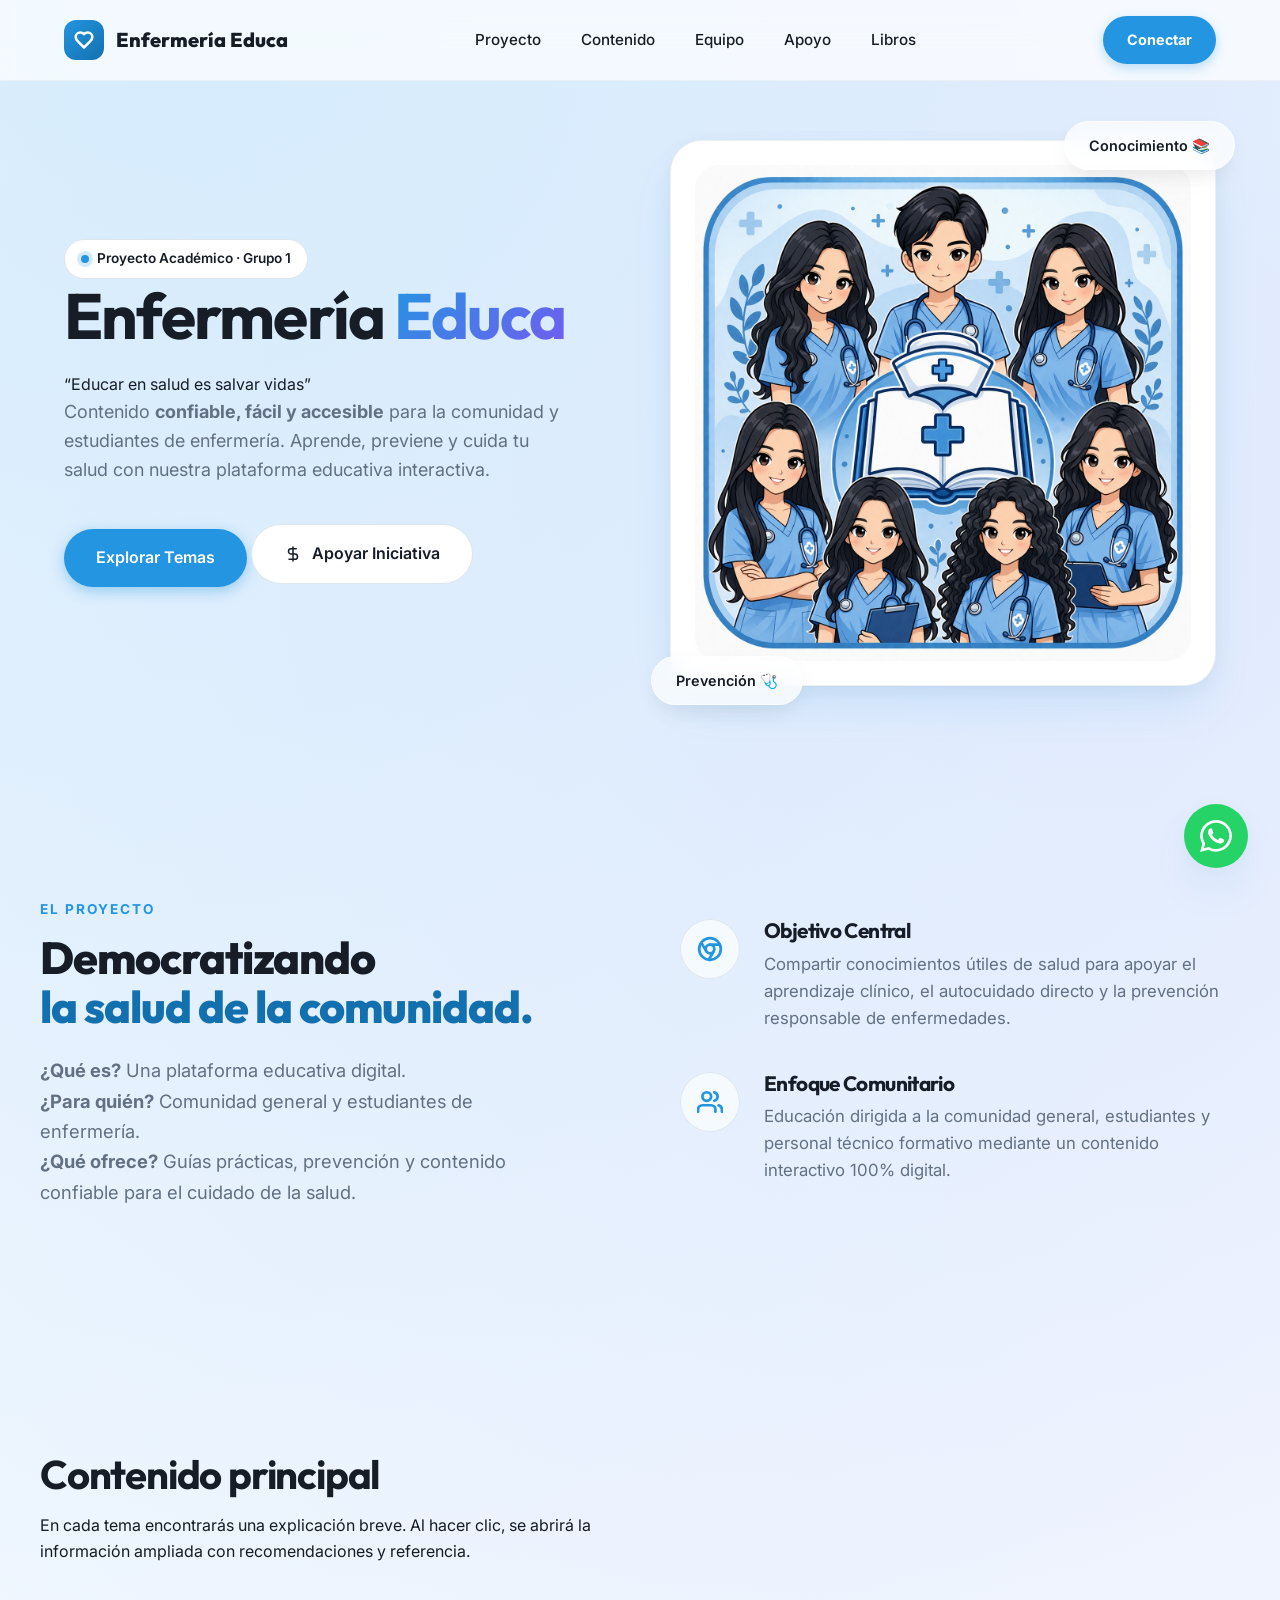
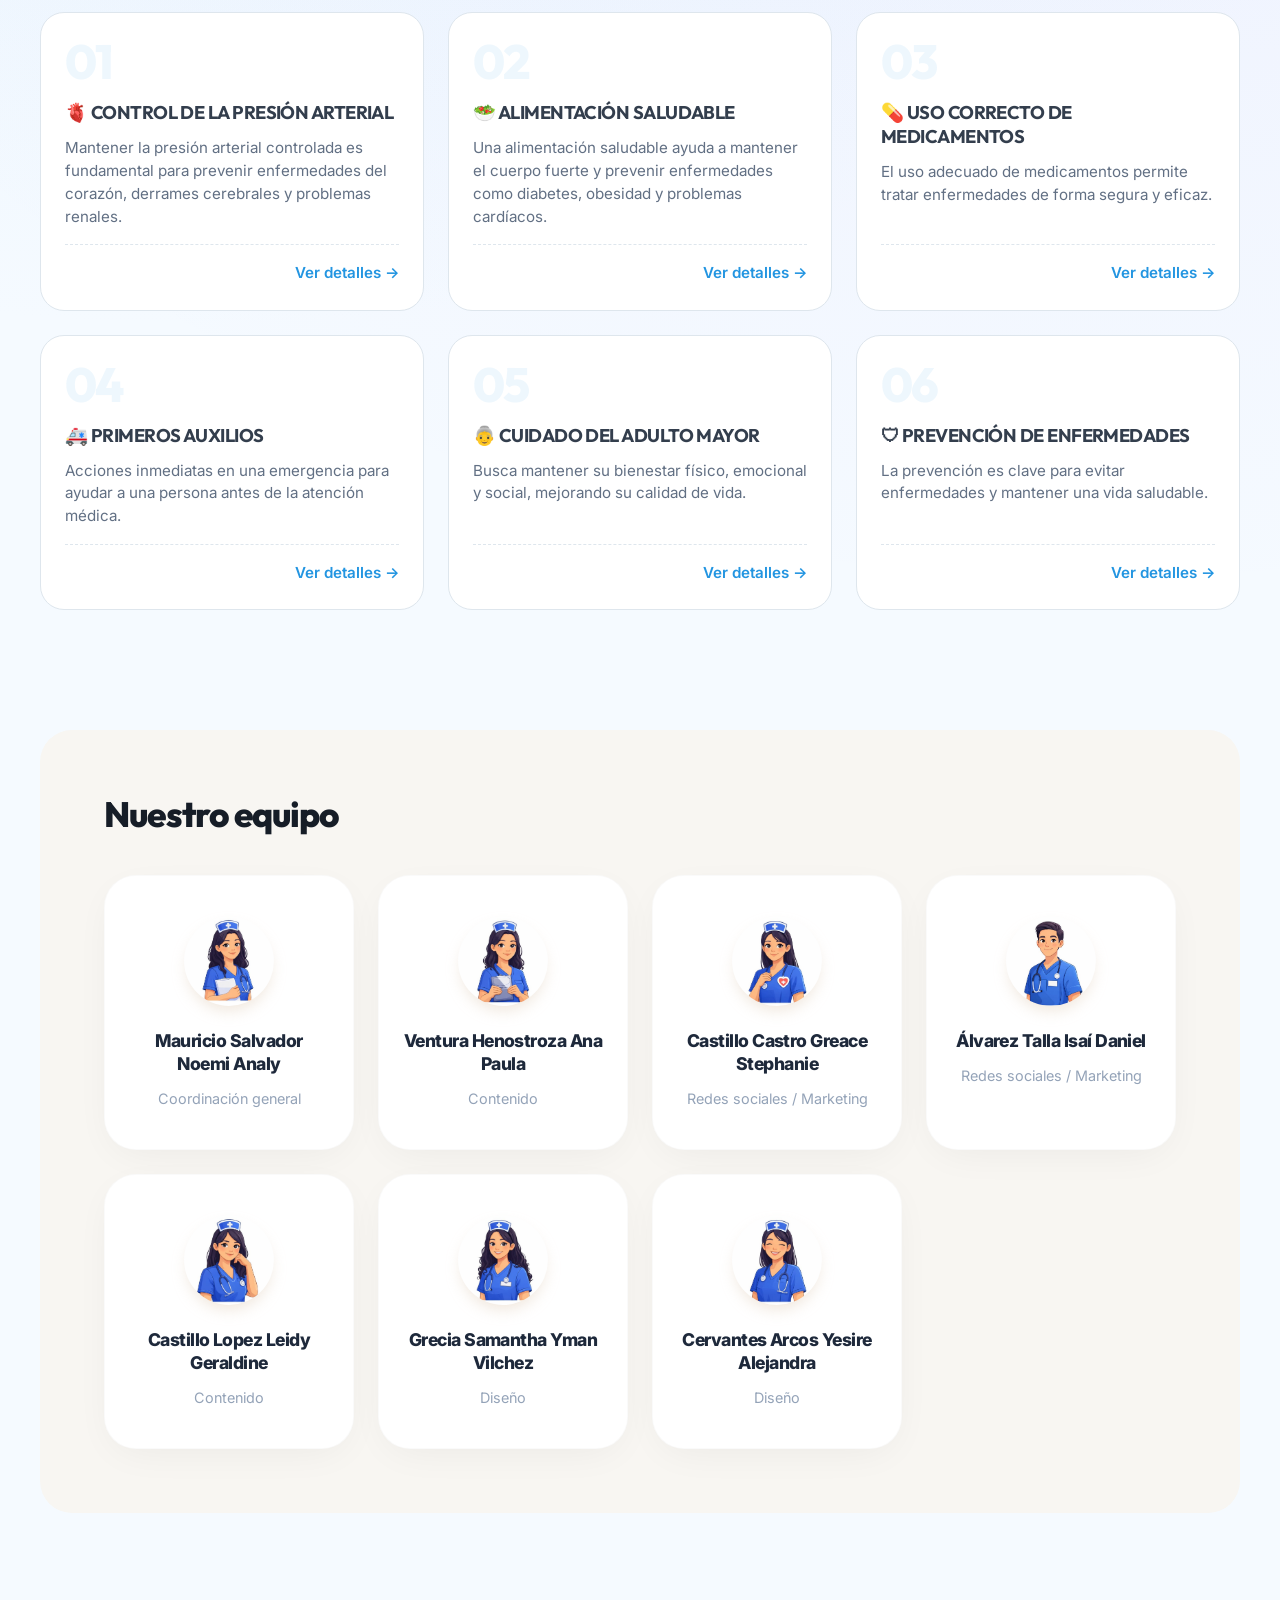
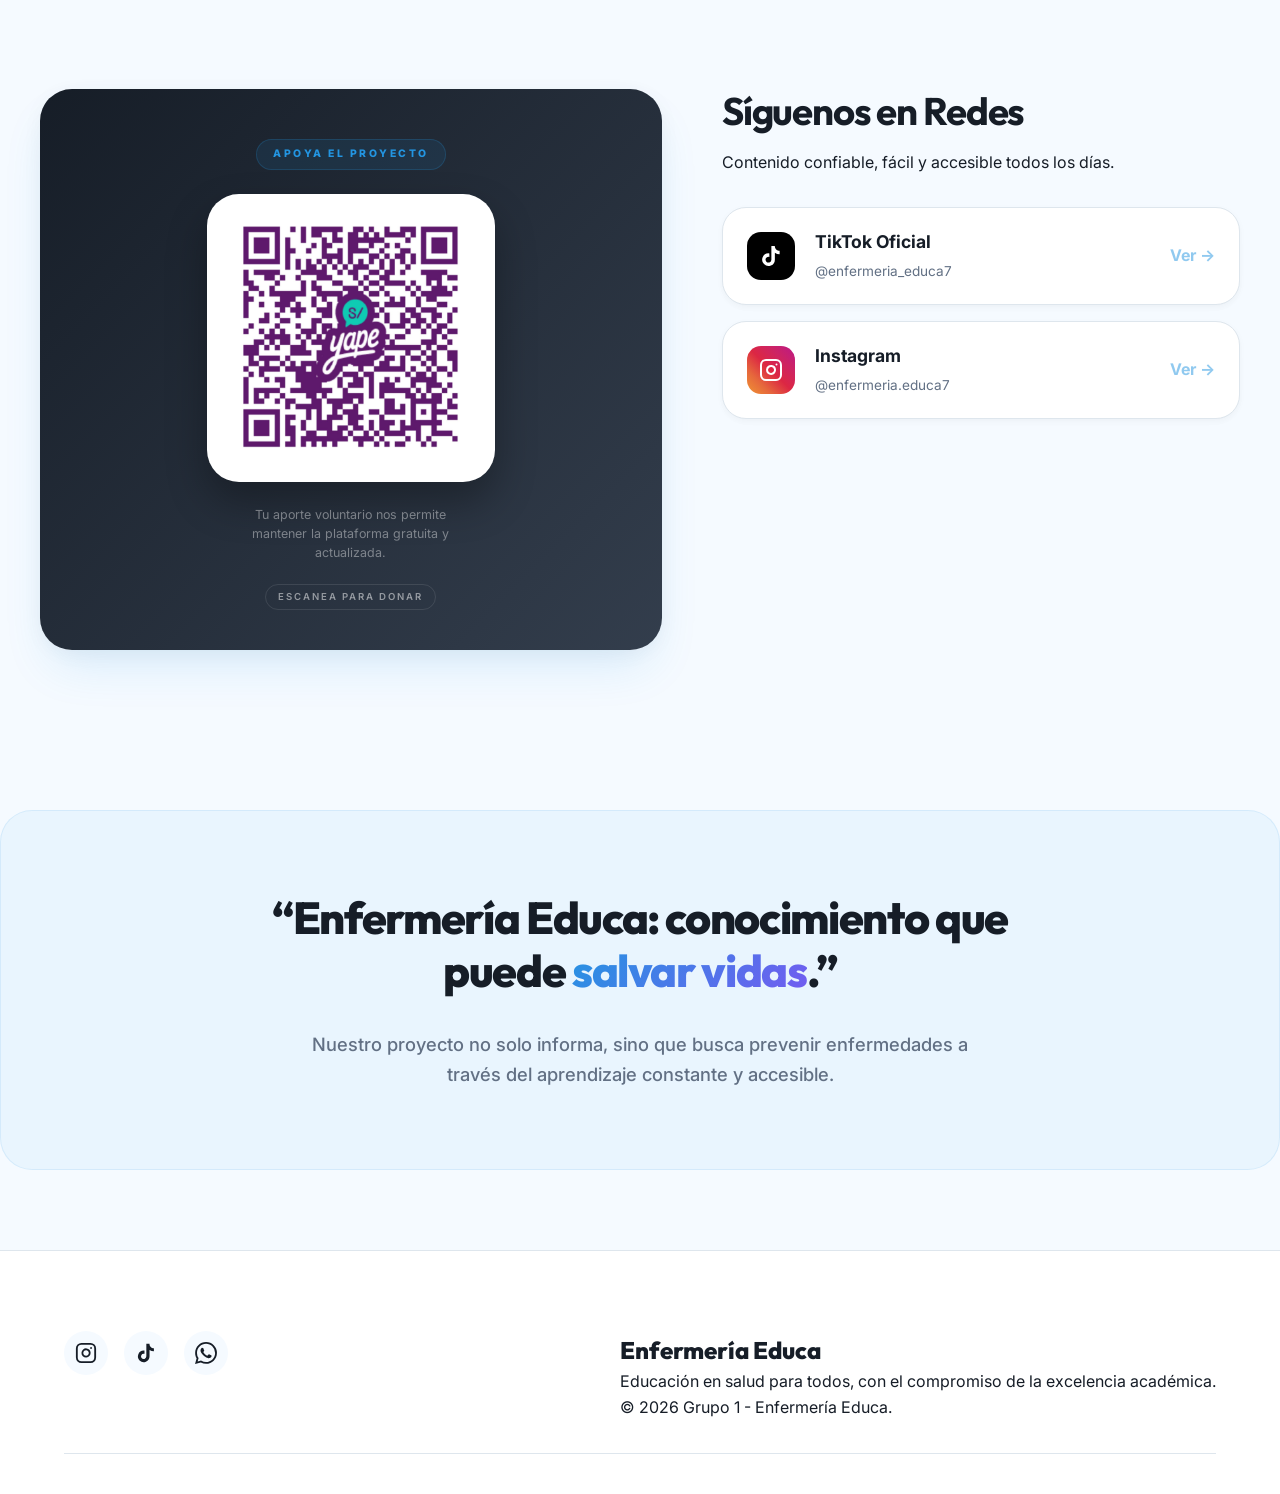
==== commit 32198d86: "feat: add libros page and update navigation" ====
--- a/index.html
+++ b/index.html
@@ -4,27 +4,56 @@
 <head>
     <meta charset="UTF-8">
     <meta name="viewport" content="width=device-width, initial-scale=1.0">
+    <title>Enfermería Educa | Educación en Salud Interactiva</title>
     <meta name="description"
         content="Plataforma educativa de enfermería dedicada a la democratización del conocimiento en salud y el cuidado preventivo. Contenido claro, confiable y accesible para todos.">
-
-    <!-- Open Graph / Facebook -->
+    <meta name="keywords"
+        content="enfermería, salud, educación, prevención, comunidad, cuidado, interactivo, enfermería educa, perú">
+    <meta name="author" content="Grupo 1 - Enfermería Educa">
+    <meta name="robots" content="index, follow, max-snippet:-1, max-image-preview:large, max-video-preview:-1">
+    <meta name="googlebot" content="index, follow">
+    <meta name="theme-color" content="#f0f7ff">
+    <meta name="application-name" content="Enfermería Educa">
+    <meta name="format-detection" content="telephone=no">
+    <meta name="geo.region" content="PE">
+    <meta name="geo.placename" content="Lima">
+
+    <!-- Favicon & Mobile Icons (Versioned) -->
+    <link rel="shortcut icon" href="img/favi.ico?v=2" type="image/x-icon">
+    <link rel="icon" href="img/favi.ico?v=2" type="image/x-icon">
+    <link rel="apple-touch-icon" href="https://enfermeriaeduca.vercel.app/img/vimg.png?v=2">
+
+    <link rel="canonical" href="https://enfermeriaeduca.vercel.app/">
+    <link rel="alternate" hreflang="es-PE" href="https://enfermeriaeduca.vercel.app/">
+
+    <!-- Open Graph / Facebook (Professional & Fixed for WhatsApp) -->
     <meta property="og:type" content="website">
-    <meta property="og:url" content="https://nilverti.github.io/Enfermer-aEduca/">
-    <meta property="og:title" content="Enfermería Educa | Educación en Salud">
+    <meta property="og:url" content="https://enfermeriaeduca.vercel.app/">
+    <meta property="og:site_name" content="Enfermería Educa">
+    <meta property="og:title" content="Enfermería Educa | ¡Aprende paso a paso!">
     <meta property="og:description"
-        content="Plataforma educativa de enfermería dedicada a la democratización del conocimiento en salud y el cuidado preventivo.">
-    <meta property="og:image" content="img/og-preview.png">
-
-    <!-- Twitter -->
+        content="Educar en salud es salvar vidas. Explora guías prácticas de prevención y cuidado diseñadas para la comunidad y estudiantes.">
+
+    <!-- Meta Image (Image versioning added to bypass WhatsApp cache) -->
+    <meta property="og:image" content="https://enfermeriaeduca.vercel.app/img/vimg.png">
+    <meta property="og:image:secure_url" content="https://enfermeriaeduca.vercel.app/img/vimg.png">
+    <meta property="og:image:type" content="image/png">
+    <meta property="og:image:width" content="1200">
+    <meta property="og:image:height" content="630">
+    <meta property="og:image:alt" content="Enfermería Educa - Educación en Salud">
+
+    <!-- Twitter (Optimized) -->
     <meta property="twitter:card" content="summary_large_image">
-    <meta property="twitter:url" content="https://nilverti.github.io/Enfermer-aEduca/">
-    <meta property="twitter:title" content="Enfermería Educa | Educación en Salud">
+    <meta property="twitter:url" content="https://enfermeriaeduca.vercel.app/">
+    <meta property="twitter:title" content="Enfermería Educa | Educación Interactiva">
     <meta property="twitter:description"
-        content="Plataforma educativa de enfermería dedicada a la democratización del conocimiento en salud y el cuidado preventivo.">
-    <meta property="twitter:image" content="img/og-preview.png">
+        content="Aprende a cuidar tu salud con contenido confiable y guías prácticas. ¡Explora hoy!">
+    <meta property="twitter:image" content="https://enfermeriaeduca.vercel.app/img/vimg.png">
+    <meta property="twitter:image:alt" content="Banner de Enfermería Educa">
 
     <!-- Meta Theme Color for mobile browsers -->
     <meta name="theme-color" content="#f0f7ff">
+    <link rel="canonical" href="https://enfermeriaeduca.vercel.app/">
     <title>Enfermería Educa | Educación en Salud</title>
 
     <!-- Preconnect for performance -->
@@ -36,11 +65,17 @@
         href="https://fonts.googleapis.com/css2?family=Inter:wght@400;500;600&family=Outfit:wght@500;700;800;900&display=swap"
         rel="stylesheet">
 
-    <!-- External CSS -->
+    <!-- External CSS (Consolidated) -->
     <link rel="stylesheet" href="css/style.css">
-
-    <!-- Favicon -->
-    <link rel="icon" type="image/x-icon" href="/img/favi.ico">
+    <link rel="stylesheet" href="css/proyecto.css">
+    <link rel="stylesheet" href="css/contenido.css">
+    <link rel="stylesheet" href="css/equipo.css">
+    <link rel="stylesheet" href="css/apoyo.css">
+    <link rel="stylesheet" href="css/impacto.css">
+
+    <!-- Favicon & Mobile Icons -->
+    <link rel="icon" type="image/x-icon" href="img/favi.ico">
+    <link rel="apple-touch-icon" href="https://enfermeriaeduca.vercel.app/img/vimg.png">
 </head>
 
 <body>
@@ -63,6 +98,7 @@
                 <a href="#contenido" role="menuitem">Contenido</a>
                 <a href="#equipo" role="menuitem">Equipo</a>
                 <a href="#comunidad" role="menuitem">Apoyo</a>
+                <a href="html/libros.html" role="menuitem">Libros</a>
             </div>
 
             <!-- Botón de acción para el CTA de la barra -->
@@ -118,10 +154,9 @@
     </header>
 
     <main>
-        <!-- Sección de Proyecto Minimalista -->
+        <!-- Sección 1: El Proyecto -->
         <section id="proyecto" class="section-container container" style="margin-top: 30px;">
             <div class="project-minimal-layout fade-up">
-
                 <div class="project-minimal-header">
                     <span class="project-tag">El Proyecto</span>
                     <h2 class="project-title">
@@ -135,11 +170,9 @@
                         de la salud.
                     </p>
                 </div>
-
                 <div class="project-minimal-features">
                     <div class="min-feature">
                         <div class="min-icon-wrapper">
-                            <!-- Icono de Objetivo -->
                             <svg width="26" height="26" viewBox="0 0 24 24" fill="none" stroke="currentColor"
                                 stroke-width="2.5" stroke-linecap="round" stroke-linejoin="round">
                                 <circle cx="12" cy="12" r="10"></circle>
@@ -155,10 +188,8 @@
                                 autocuidado directo y la prevención responsable de enfermedades.</p>
                         </div>
                     </div>
-
                     <div class="min-feature">
                         <div class="min-icon-wrapper">
-                            <!-- Icono de Comunidad -->
                             <svg width="26" height="26" viewBox="0 0 24 24" fill="none" stroke="currentColor"
                                 stroke-width="2.5" stroke-linecap="round" stroke-linejoin="round">
                                 <path d="M17 21v-2a4 4 0 0 0-4-4H5a4 4 0 0 0-4 4v2"></path>
@@ -174,428 +205,219 @@
                         </div>
                     </div>
                 </div>
-
             </div>
         </section>
-        <!-- Ejes Temáticos -->
-        <section id="contenido" class="section-container container" style="margin-top: 60px;">
+
+        <!-- Sección 2: Contenido Principal -->
+        <section id="contenido" class="section-container container section-mt-md">
             <div class="section-header fade-up">
                 <h2>Contenido principal</h2>
                 <p>En cada tema encontrarás una explicación breve. Al hacer clic, se abrirá la información ampliada con
                     recomendaciones y referencia.</p>
             </div>
-
-            <div class="topics-grid fade-up" style="animation-delay: 0.1s;">
+            <div class="topics-grid">
                 <!-- Topic 1 -->
-                <article class="topic-card" tabindex="0" role="button" aria-expanded="false">
-                    <div class="topic-card-header">
-                        <span class="acc-num">01</span>
-                    </div>
+                <article class="topic-card fade-up" style="animation-delay: 0.1s;" tabindex="0" role="button"
+                    aria-expanded="false">
+                    <div class="topic-card-header"><span class="acc-num">01</span></div>
                     <div class="topic-card-body">
                         <h3 class="acc-title">🫀 CONTROL DE LA PRESIÓN ARTERIAL</h3>
                         <p class="acc-desc">Mantener la presión arterial controlada es fundamental para prevenir
                             enfermedades del corazón, derrames cerebrales y problemas renales.</p>
                     </div>
-                    <div class="topic-card-footer">
-                        <span class="view-more">Ver detalles →</span>
-                    </div>
-
-                    <!-- Contenido Secreto (Modal) -->
+                    <div class="topic-card-footer"><span class="view-more">Ver detalles →</span></div>
                     <div class="topic-hidden-content" style="display: none;">
                         <h2 class="modal-title">🫀 CONTROL DE LA PRESIÓN ARTERIAL</h2>
                         <div class="acc-inner">
                             <h4>Información completa</h4>
                             <p>La presión arterial es la fuerza que ejerce la sangre contra las arterias, y cuando se
                                 eleva constantemente puede volverse peligrosa sin presentar síntomas.</p>
-                            <p>La presión arterial se mide en dos valores:</p>
                             <ul class="feature-list">
-                                <li><svg viewBox="0 0 24 24" fill="none" stroke="currentColor">
-                                        <path d="M20 6 9 17l-5-5" />
+                                <li><svg class="icon-check">
+                                        <use href="#icon-check"></use>
                                     </svg> <strong>Sistólica:</strong> cuando el corazón late.</li>
-                                <li><svg viewBox="0 0 24 24" fill="none" stroke="currentColor">
-                                        <path d="M20 6 9 17l-5-5" />
+                                <li><svg class="icon-check">
+                                        <use href="#icon-check"></use>
                                     </svg> <strong>Diastólica:</strong> cuando el corazón descansa.</li>
                             </ul>
-                            <p>Para controlarla adecuadamente:</p>
-                            <ul class="feature-list">
-                                <li><svg viewBox="0 0 24 24" fill="none" stroke="currentColor">
-                                        <path d="M20 6 9 17l-5-5" />
-                                    </svg> Reducir el consumo de sal.</li>
-                                <li><svg viewBox="0 0 24 24" fill="none" stroke="currentColor">
-                                        <path d="M20 6 9 17l-5-5" />
-                                    </svg> Evitar alimentos procesados.</li>
-                                <li><svg viewBox="0 0 24 24" fill="none" stroke="currentColor">
-                                        <path d="M20 6 9 17l-5-5" />
-                                    </svg> Realizar actividad física diaria (30 minutos).</li>
-                                <li><svg viewBox="0 0 24 24" fill="none" stroke="currentColor">
-                                        <path d="M20 6 9 17l-5-5" />
-                                    </svg> Mantener un peso saludable.</li>
-                                <li><svg viewBox="0 0 24 24" fill="none" stroke="currentColor">
-                                        <path d="M20 6 9 17l-5-5" />
-                                    </svg> Evitar alcohol y tabaco.</li>
-                                <li><svg viewBox="0 0 24 24" fill="none" stroke="currentColor">
-                                        <path d="M20 6 9 17l-5-5" />
-                                    </svg> Controlar el estrés.</li>
-                                <li><svg viewBox="0 0 24 24" fill="none" stroke="currentColor">
-                                        <path d="M20 6 9 17l-5-5" />
-                                    </svg> Medir la presión regularmente.</li>
-                                <li><svg viewBox="0 0 24 24" fill="none" stroke="currentColor">
-                                        <path d="M20 6 9 17l-5-5" />
-                                    </svg> Seguir el tratamiento médico indicado.</li>
-                            </ul>
-                            <p><strong>Importante:</strong> la hipertensión es una enfermedad silenciosa, por eso el
-                                control constante es clave.</p>
-                            <div class="reference-badge">Ref APA 7: Organización Mundial de la Salud. (2021).
-                                Hipertensión. https://www.who.int/es/news-room/fact-sheets/detail/hypertension</div>
+                            <div class="reference-badge">Ref APA 7: OMS (2021). Hipertensión.
+                                https://www.who.int/es/news-room/fact-sheets/detail/hypertension</div>
                         </div>
                     </div>
                 </article>
-
                 <!-- Topic 2 -->
-                <article class="topic-card" tabindex="0" role="button" aria-expanded="false">
-                    <div class="topic-card-header">
-                        <span class="acc-num">02</span>
-                    </div>
+                <article class="topic-card fade-up" style="animation-delay: 0.2s;" tabindex="0" role="button"
+                    aria-expanded="false">
+                    <div class="topic-card-header"><span class="acc-num">02</span></div>
                     <div class="topic-card-body">
                         <h3 class="acc-title">🥗 ALIMENTACIÓN SALUDABLE</h3>
                         <p class="acc-desc">Una alimentación saludable ayuda a mantener el cuerpo fuerte y prevenir
                             enfermedades como diabetes, obesidad y problemas cardíacos.</p>
                     </div>
-                    <div class="topic-card-footer">
-                        <span class="view-more">Ver detalles →</span>
-                    </div>
+                    <div class="topic-card-footer"><span class="view-more">Ver detalles →</span></div>
                     <div class="topic-hidden-content" style="display: none;">
                         <h2 class="modal-title">🥗 ALIMENTACIÓN SALUDABLE</h2>
                         <div class="acc-inner">
                             <h4>Información completa</h4>
                             <p>Se basa en consumir alimentos naturales y equilibrados.</p>
-                            <p>Para una buena alimentación:</p>
                             <ul class="feature-list">
-                                <li><svg viewBox="0 0 24 24" fill="none" stroke="currentColor">
-                                        <path d="M20 6 9 17l-5-5" />
+                                <li><svg class="icon-check">
+                                        <use href="#icon-check"></use>
                                     </svg> Consumir frutas y verduras diariamente.</li>
-                                <li><svg viewBox="0 0 24 24" fill="none" stroke="currentColor">
-                                        <path d="M20 6 9 17l-5-5" />
-                                    </svg> Incluir proteínas como pollo, pescado y huevo.</li>
-                                <li><svg viewBox="0 0 24 24" fill="none" stroke="currentColor">
-                                        <path d="M20 6 9 17l-5-5" />
-                                    </svg> Preferir cereales integrales.</li>
-                                <li><svg viewBox="0 0 24 24" fill="none" stroke="currentColor">
-                                        <path d="M20 6 9 17l-5-5" />
-                                    </svg> Reducir grasas saturadas y frituras.</li>
-                                <li><svg viewBox="0 0 24 24" fill="none" stroke="currentColor">
-                                        <path d="M20 6 9 17l-5-5" />
-                                    </svg> Evitar el exceso de azúcar y sal.</li>
-                                <li><svg viewBox="0 0 24 24" fill="none" stroke="currentColor">
-                                        <path d="M20 6 9 17l-5-5" />
+                                <li><svg class="icon-check">
+                                        <use href="#icon-check"></use>
                                     </svg> Beber entre 6 y 8 vasos de agua al día.</li>
-                                <li><svg viewBox="0 0 24 24" fill="none" stroke="currentColor">
-                                        <path d="M20 6 9 17l-5-5" />
-                                    </svg> Mantener horarios de comida.</li>
                             </ul>
-                            <p>Beneficios:</p>
-                            <ul class="feature-list">
-                                <li><svg viewBox="0 0 24 24" fill="none" stroke="currentColor">
-                                        <path d="M20 6 9 17l-5-5" />
-                                    </svg> Mejora el sistema inmunológico.</li>
-                                <li><svg viewBox="0 0 24 24" fill="none" stroke="currentColor">
-                                        <path d="M20 6 9 17l-5-5" />
-                                    </svg> Aumenta la energía.</li>
-                                <li><svg viewBox="0 0 24 24" fill="none" stroke="currentColor">
-                                        <path d="M20 6 9 17l-5-5" />
-                                    </svg> Previene enfermedades.</li>
-                            </ul>
-                            <div class="reference-badge">Ref APA 7: Organización Mundial de la Salud. (2020). Dieta
-                                saludable. https://www.who.int/es/news-room/fact-sheets/detail/healthy-diet</div>
+                            <div class="reference-badge">Ref APA 7: OMS (2020). Dieta saludable.
+                                https://www.who.int/es/news-room/fact-sheets/detail/healthy-diet</div>
                         </div>
                     </div>
                 </article>
-
                 <!-- Topic 3 -->
-                <article class="topic-card" tabindex="0" role="button" aria-expanded="false">
-                    <div class="topic-card-header">
-                        <span class="acc-num">03</span>
-                    </div>
+                <article class="topic-card fade-up" style="animation-delay: 0.3s;" tabindex="0" role="button"
+                    aria-expanded="false">
+                    <div class="topic-card-header"><span class="acc-num">03</span></div>
                     <div class="topic-card-body">
                         <h3 class="acc-title">💊 USO CORRECTO DE MEDICAMENTOS</h3>
                         <p class="acc-desc">El uso adecuado de medicamentos permite tratar enfermedades de forma segura
-                            y eficaz. Un mal uso puede provocar complicaciones.</p>
-                    </div>
-                    <div class="topic-card-footer">
-                        <span class="view-more">Ver detalles →</span>
-                    </div>
+                            y eficaz.</p>
+                    </div>
+                    <div class="topic-card-footer"><span class="view-more">Ver detalles →</span></div>
                     <div class="topic-hidden-content" style="display: none;">
                         <h2 class="modal-title">💊 USO CORRECTO DE MEDICAMENTOS</h2>
                         <div class="acc-inner">
                             <h4>Información completa</h4>
-                            <p>Para un uso correcto:</p>
                             <ul class="feature-list">
-                                <li><svg viewBox="0 0 24 24" fill="none" stroke="currentColor">
-                                        <path d="M20 6 9 17l-5-5" />
+                                <li><svg class="icon-check">
+                                        <use href="#icon-check"></use>
                                     </svg> Tomar medicamentos a la hora indicada.</li>
-                                <li><svg viewBox="0 0 24 24" fill="none" stroke="currentColor">
-                                        <path d="M20 6 9 17l-5-5" />
-                                    </svg> Respetar la dosis prescrita.</li>
-                                <li><svg viewBox="0 0 24 24" fill="none" stroke="currentColor">
-                                        <path d="M20 6 9 17l-5-5" />
+                                <li><svg class="icon-check">
+                                        <use href="#icon-check"></use>
                                     </svg> No automedicarse.</li>
-                                <li><svg viewBox="0 0 24 24" fill="none" stroke="currentColor">
-                                        <path d="M20 6 9 17l-5-5" />
-                                    </svg> No suspender el tratamiento sin indicación médica.</li>
-                                <li><svg viewBox="0 0 24 24" fill="none" stroke="currentColor">
-                                        <path d="M20 6 9 17l-5-5" />
-                                    </svg> No compartir medicamentos.</li>
-                                <li><svg viewBox="0 0 24 24" fill="none" stroke="currentColor">
-                                        <path d="M20 6 9 17l-5-5" />
-                                    </svg> Leer las etiquetas e instrucciones.</li>
-                                <li><svg viewBox="0 0 24 24" fill="none" stroke="currentColor">
-                                        <path d="M20 6 9 17l-5-5" />
-                                    </svg> Guardarlos en lugares seguros.</li>
                             </ul>
-                            <p><strong>Regla importante (5 correctos):</strong></p>
-                            <ul class="feature-list">
-                                <li><svg viewBox="0 0 24 24" fill="none" stroke="currentColor">
-                                        <path d="M20 6 9 17l-5-5" />
-                                    </svg> Paciente correcto.</li>
-                                <li><svg viewBox="0 0 24 24" fill="none" stroke="currentColor">
-                                        <path d="M20 6 9 17l-5-5" />
-                                    </svg> Medicamento correcto.</li>
-                                <li><svg viewBox="0 0 24 24" fill="none" stroke="currentColor">
-                                        <path d="M20 6 9 17l-5-5" />
-                                    </svg> Dosis correcta.</li>
-                                <li><svg viewBox="0 0 24 24" fill="none" stroke="currentColor">
-                                        <path d="M20 6 9 17l-5-5" />
-                                    </svg> Vía correcta.</li>
-                                <li><svg viewBox="0 0 24 24" fill="none" stroke="currentColor">
-                                        <path d="M20 6 9 17l-5-5" />
-                                    </svg> Hora correcta.</li>
-                            </ul>
-                            <div class="reference-badge">Ref APA 7: MedlinePlus. (2022). Seguridad con los medicamentos.
-                                https://medlineplus.gov/spanish/medicinesafety.html</div>
+                            <div class="reference-badge">Ref APA 7: MedlinePlus (2022). Seguridad con medicamentos.
+                            </div>
                         </div>
                     </div>
                 </article>
-
                 <!-- Topic 4 -->
-                <article class="topic-card" tabindex="0" role="button" aria-expanded="false">
-                    <div class="topic-card-header">
-                        <span class="acc-num">04</span>
-                    </div>
+                <article class="topic-card fade-up" style="animation-delay: 0.4s;" tabindex="0" role="button"
+                    aria-expanded="false">
+                    <div class="topic-card-header"><span class="acc-num">04</span></div>
                     <div class="topic-card-body">
                         <h3 class="acc-title">🚑 PRIMEROS AUXILIOS</h3>
-                        <p class="acc-desc">Los primeros auxilios son acciones inmediatas que se realizan en una
-                            emergencia para ayudar a una persona antes de que llegue atención médica.</p>
-                    </div>
-                    <div class="topic-card-footer">
-                        <span class="view-more">Ver detalles →</span>
-                    </div>
+                        <p class="acc-desc">Acciones inmediatas en una emergencia para ayudar a una persona antes de la
+                            atención médica.</p>
+                    </div>
+                    <div class="topic-card-footer"><span class="view-more">Ver detalles →</span></div>
                     <div class="topic-hidden-content" style="display: none;">
                         <h2 class="modal-title">🚑 PRIMEROS AUXILIOS</h2>
                         <div class="acc-inner">
                             <h4>Información completa</h4>
-                            <p>Acciones básicas:</p>
                             <ul class="feature-list">
-                                <li><svg viewBox="0 0 24 24" fill="none" stroke="currentColor">
-                                        <path d="M20 6 9 17l-5-5" />
+                                <li><svg class="icon-check">
+                                        <use href="#icon-check"></use>
                                     </svg> Mantener la calma.</li>
-                                <li><svg viewBox="0 0 24 24" fill="none" stroke="currentColor">
-                                        <path d="M20 6 9 17l-5-5" />
-                                    </svg> Evaluar la situación.</li>
-                                <li><svg viewBox="0 0 24 24" fill="none" stroke="currentColor">
-                                        <path d="M20 6 9 17l-5-5" />
-                                    </svg> Verificar respiración y pulso.</li>
-                                <li><svg viewBox="0 0 24 24" fill="none" stroke="currentColor">
-                                        <path d="M20 6 9 17l-5-5" />
+                                <li><svg class="icon-check">
+                                        <use href="#icon-check"></use>
                                     </svg> Llamar a emergencias.</li>
-                                <li><svg viewBox="0 0 24 24" fill="none" stroke="currentColor">
-                                        <path d="M20 6 9 17l-5-5" />
-                                    </svg> Controlar hemorragias.</li>
-                                <li><svg viewBox="0 0 24 24" fill="none" stroke="currentColor">
-                                        <path d="M20 6 9 17l-5-5" />
-                                    </svg> Limpiar y cubrir heridas.</li>
-                                <li><svg viewBox="0 0 24 24" fill="none" stroke="currentColor">
-                                        <path d="M20 6 9 17l-5-5" />
-                                    </svg> No mover a la persona si hay fracturas.</li>
                             </ul>
-                            <p>En casos graves:</p>
-                            <ul class="feature-list">
-                                <li><svg viewBox="0 0 24 24" fill="none" stroke="currentColor">
-                                        <path d="M20 6 9 17l-5-5" />
-                                    </svg> Aplicar RCP si se sabe realizar.</li>
-                                <li><svg viewBox="0 0 24 24" fill="none" stroke="currentColor">
-                                        <path d="M20 6 9 17l-5-5" />
-                                    </svg> Colocar en posición de seguridad.</li>
-                            </ul>
-                            <div class="reference-badge">Ref APA 7: Cruz Roja Española. (2020). Primeros auxilios.
-                                https://www.cruzroja.es/principal/web/guest/primeros-auxilios</div>
+                            <div class="reference-badge">Ref APA 7: Cruz Roja (2020).</div>
                         </div>
                     </div>
                 </article>
-
                 <!-- Topic 5 -->
-                <article class="topic-card" tabindex="0" role="button" aria-expanded="false">
-                    <div class="topic-card-header">
-                        <span class="acc-num">05</span>
-                    </div>
+                <article class="topic-card fade-up" style="animation-delay: 0.5s;" tabindex="0" role="button"
+                    aria-expanded="false">
+                    <div class="topic-card-header"><span class="acc-num">05</span></div>
                     <div class="topic-card-body">
                         <h3 class="acc-title">👵 CUIDADO DEL ADULTO MAYOR</h3>
-                        <p class="acc-desc">El cuidado del adulto mayor busca mantener su bienestar físico, emocional y
-                            social, mejorando su calidad de vida.</p>
-                    </div>
-                    <div class="topic-card-footer">
-                        <span class="view-more">Ver detalles →</span>
-                    </div>
+                        <p class="acc-desc">Busca mantener su bienestar físico, emocional y social, mejorando su calidad
+                            de vida.</p>
+                    </div>
+                    <div class="topic-card-footer"><span class="view-more">Ver detalles →</span></div>
                     <div class="topic-hidden-content" style="display: none;">
                         <h2 class="modal-title">👵 CUIDADO DEL ADULTO MAYOR</h2>
                         <div class="acc-inner">
                             <h4>Información completa</h4>
-                            <p>Cuidados importantes:</p>
                             <ul class="feature-list">
-                                <li><svg viewBox="0 0 24 24" fill="none" stroke="currentColor">
-                                        <path d="M20 6 9 17l-5-5" />
+                                <li><svg class="icon-check">
+                                        <use href="#icon-check"></use>
                                     </svg> Alimentación balanceada.</li>
-                                <li><svg viewBox="0 0 24 24" fill="none" stroke="currentColor">
-                                        <path d="M20 6 9 17l-5-5" />
-                                    </svg> Higiene diaria.</li>
-                                <li><svg viewBox="0 0 24 24" fill="none" stroke="currentColor">
-                                        <path d="M20 6 9 17l-5-5" />
-                                    </svg> Control médico frecuente.</li>
-                                <li><svg viewBox="0 0 24 24" fill="none" stroke="currentColor">
-                                        <path d="M20 6 9 17l-5-5" />
-                                    </svg> Uso adecuado de medicamentos.</li>
-                                <li><svg viewBox="0 0 24 24" fill="none" stroke="currentColor">
-                                        <path d="M20 6 9 17l-5-5" />
-                                    </svg> Actividad física moderada.</li>
-                                <li><svg viewBox="0 0 24 24" fill="none" stroke="currentColor">
-                                        <path d="M20 6 9 17l-5-5" />
+                                <li><svg class="icon-check">
+                                        <use href="#icon-check"></use>
                                     </svg> Apoyo emocional.</li>
                             </ul>
-                            <p>Prevención:</p>
-                            <ul class="feature-list">
-                                <li><svg viewBox="0 0 24 24" fill="none" stroke="currentColor">
-                                        <path d="M20 6 9 17l-5-5" />
-                                    </svg> Evitar caídas con espacios seguros.</li>
-                                <li><svg viewBox="0 0 24 24" fill="none" stroke="currentColor">
-                                        <path d="M20 6 9 17l-5-5" />
-                                    </svg> Buena iluminación en casa.</li>
-                                <li><svg viewBox="0 0 24 24" fill="none" stroke="currentColor">
-                                        <path d="M20 6 9 17l-5-5" />
-                                    </svg> Supervisión constante.</li>
-                            </ul>
-                            <div class="reference-badge">Ref APA 7: MedlinePlus. (2022). Salud del adulto mayor.
-                                https://medlineplus.gov/spanish/olderadulthealth.html</div>
+                            <div class="reference-badge">Ref APA 7: MedlinePlus (2022).</div>
                         </div>
                     </div>
                 </article>
-
                 <!-- Topic 6 -->
-                <article class="topic-card" tabindex="0" role="button" aria-expanded="false">
-                    <div class="topic-card-header">
-                        <span class="acc-num">06</span>
-                    </div>
+                <article class="topic-card fade-up" style="animation-delay: 0.6s;" tabindex="0" role="button"
+                    aria-expanded="false">
+                    <div class="topic-card-header"><span class="acc-num">06</span></div>
                     <div class="topic-card-body">
                         <h3 class="acc-title">🛡 PREVENCIÓN DE ENFERMEDADES</h3>
                         <p class="acc-desc">La prevención es clave para evitar enfermedades y mantener una vida
                             saludable.</p>
                     </div>
-                    <div class="topic-card-footer">
-                        <span class="view-more">Ver detalles →</span>
-                    </div>
+                    <div class="topic-card-footer"><span class="view-more">Ver detalles →</span></div>
                     <div class="topic-hidden-content" style="display: none;">
                         <h2 class="modal-title">🛡 PREVENCIÓN DE ENFERMEDADES</h2>
                         <div class="acc-inner">
                             <h4>Información completa</h4>
-                            <p>Medidas principales:</p>
                             <ul class="feature-list">
-                                <li><svg viewBox="0 0 24 24" fill="none" stroke="currentColor">
-                                        <path d="M20 6 9 17l-5-5" />
+                                <li><svg class="icon-check">
+                                        <use href="#icon-check"></use>
                                     </svg> Lavado frecuente de manos.</li>
-                                <li><svg viewBox="0 0 24 24" fill="none" stroke="currentColor">
-                                        <path d="M20 6 9 17l-5-5" />
+                                <li><svg class="icon-check">
+                                        <use href="#icon-check"></use>
                                     </svg> Vacunación completa.</li>
-                                <li><svg viewBox="0 0 24 24" fill="none" stroke="currentColor">
-                                        <path d="M20 6 9 17l-5-5" />
-                                    </svg> Alimentación saludable.</li>
-                                <li><svg viewBox="0 0 24 24" fill="none" stroke="currentColor">
-                                        <path d="M20 6 9 17l-5-5" />
-                                    </svg> Ejercicio regular.</li>
-                                <li><svg viewBox="0 0 24 24" fill="none" stroke="currentColor">
-                                        <path d="M20 6 9 17l-5-5" />
-                                    </svg> Evitar tabaco y alcohol.</li>
-                                <li><svg viewBox="0 0 24 24" fill="none" stroke="currentColor">
-                                        <path d="M20 6 9 17l-5-5" />
-                                    </svg> Realizar chequeos médicos.</li>
                             </ul>
-                            <p>Beneficios:</p>
-                            <ul class="feature-list">
-                                <li><svg viewBox="0 0 24 24" fill="none" stroke="currentColor">
-                                        <path d="M20 6 9 17l-5-5" />
-                                    </svg> Detectar enfermedades a tiempo.</li>
-                                <li><svg viewBox="0 0 24 24" fill="none" stroke="currentColor">
-                                        <path d="M20 6 9 17l-5-5" />
-                                    </svg> Reducir riesgos.</li>
-                                <li><svg viewBox="0 0 24 24" fill="none" stroke="currentColor">
-                                        <path d="M20 6 9 17l-5-5" />
-                                    </svg> Mejorar calidad de vida.</li>
-                            </ul>
-                            <div class="reference-badge">Ref APA 7: Organización Mundial de la Salud. (2022). Prevención
-                                de enfermedades. https://www.who.int/es</div>
+                            <div class="reference-badge">Ref APA 7: OMS (2022).</div>
                         </div>
                     </div>
                 </article>
             </div>
         </section>
 
-        <!-- Nuestro Equipo (Card Layout Style referenciado de la imagen) -->
+        <!-- Sección 3: Equipo -->
         <section id="equipo" class="section-container container team-section">
-            <div class="section-header" style="text-align: left; margin-bottom: 40px; max-width: 600px;">
-                <h2
-                    style="font-family: var(--font-display); font-size: 2.2rem; font-weight: 800; color: #1e293b; margin-bottom: 12px;">
-                    Nuestro equipo</h2>
-                <!--  <p style="color: #64748b; font-size: 1.05rem; line-height: 1.6; margin: 0;">
-                    En lugar de una lista simple
-                    de integrantes, esta sección presenta al equipo con mejor orden y presencia visual.</p>   -->
-            </div>
-
-            <div class="team-grid-cards fade-up">
-                <!-- Miembro 1 -->
-                <div class="team-card-visual">
+            <div class="team-header">
+                <h2>Nuestro equipo</h2>
+            </div>
+            <div class="team-grid-cards">
+                <div class="team-card-visual fade-up" style="animation-delay: 0.1s;">
                     <img src="img/F1.jpeg" alt="Mauricio Salvador Noemi Analy" class="team-avatar">
                     <h4 class="team-name">Mauricio Salvador Noemi Analy</h4>
                     <p class="team-role">Coordinación general</p>
                 </div>
-                <!-- Miembro 2 -->
-                <div class="team-card-visual">
+                <div class="team-card-visual fade-up" style="animation-delay: 0.2s;">
                     <img src="img/F2.jpeg" alt="Ventura Henostroza Ana Paula" class="team-avatar">
                     <h4 class="team-name">Ventura Henostroza Ana Paula</h4>
                     <p class="team-role">Contenido</p>
                 </div>
-                <!-- Miembro 3 -->
-                <div class="team-card-visual">
+                <div class="team-card-visual fade-up" style="animation-delay: 0.3s;">
                     <img src="img/F5.jpeg" alt="Castillo Castro Greace Stephanie" class="team-avatar">
                     <h4 class="team-name">Castillo Castro Greace Stephanie</h4>
                     <p class="team-role">Redes sociales / Marketing</p>
                 </div>
-                <!-- Miembro 4 -->
-                <div class="team-card-visual">
+                <div class="team-card-visual fade-up" style="animation-delay: 0.4s;">
                     <img src="img/Man.jpeg" alt="Álvarez Talla Isaí Daniel" class="team-avatar">
                     <h4 class="team-name">Álvarez Talla Isaí Daniel</h4>
                     <p class="team-role">Redes sociales / Marketing</p>
                 </div>
-                <!-- Miembro 5 -->
-                <div class="team-card-visual">
+                <div class="team-card-visual fade-up" style="animation-delay: 0.5s;">
                     <img src="img/F4.jpeg" alt="Castillo Lopez Leidy Geraldine" class="team-avatar">
                     <h4 class="team-name">Castillo Lopez Leidy Geraldine</h4>
                     <p class="team-role">Contenido</p>
                 </div>
-                <!-- Miembro 6 -->
-                <div class="team-card-visual">
+                <div class="team-card-visual fade-up" style="animation-delay: 0.6s;">
                     <img src="img/F3.jpeg" alt="Grecia Samantha Yman Vilchez" class="team-avatar">
                     <h4 class="team-name">Grecia Samantha Yman Vilchez</h4>
                     <p class="team-role">Diseño</p>
                 </div>
-                <!-- Miembro 7 -->
-                <div class="team-card-visual">
+                <div class="team-card-visual fade-up" style="animation-delay: 0.7s;">
                     <img src="img/F6.jpeg" alt="Cervantes Arcos Yesire Alejandra" class="team-avatar">
                     <h4 class="team-name">Cervantes Arcos Yesire Alejandra</h4>
                     <p class="team-role">Diseño</p>
@@ -603,54 +425,39 @@
             </div>
         </section>
 
-        <!-- Sección Comunidad: Redes y Apoyo (QR) -->
-        <section id="comunidad" class="section-container container community-premium-box" style="margin-top: 80px;">
-            <div class="comunidad-layout fade-up">
-
-                <!-- Columna Izquierda: Apoyo -->
-                <div class="comunidad-support">
+        <!-- Sección 4: Comunidad (Apoyo) -->
+        <section id="comunidad" class="section-container container community-premium-box section-mt-lg">
+            <div class="comunidad-layout">
+                <div class="comunidad-support fade-up">
                     <article class="support-minimal-card">
-                        <span class="support-alert">Apoya el proyecto</span>
-                        <div class="support-qr-box">
-                            <img src="img/QR.jpeg" alt="Código QR Yape" loading="lazy">
-                        </div>
+                        <span class="support-alert">APOYA EL PROYECTO</span>
+                        <div class="support-qr-box"><img src="img/QR.jpeg" alt="Código QR Yape" loading="lazy"></div>
                         <div class="support-text">
                             <p>Tu aporte voluntario nos permite mantener la plataforma gratuita y actualizada.</p>
-                            <span class="support-pill">Escanea para donar</span>
+                            <span class="support-pill">ESCANEA PARA DONAR</span>
                         </div>
                     </article>
                 </div>
-
-                <!-- Columna Derecha: Redes -->
                 <div class="comunidad-socials">
-                    <div class="social-title-box">
-                        <span class="badge"
-                            style="margin-bottom: 12px; background: hsl(var(--c-primary) / 0.1); border-color: transparent; color: hsl(var(--c-primary-dark));">Únete
-                            a la comunidad</span>
+                    <div class="social-title-box fade-up" style="animation-delay: 0.1s;">
                         <h3 style="font-size: clamp(1.8rem, 4vw, 2.4rem); margin-bottom: 16px;">Síguenos en Redes</h3>
                         <p style="margin-bottom: 32px;">Contenido confiable, fácil y accesible todos los días.</p>
                     </div>
-
                     <div class="social-stack-premium">
-                        <!-- TikTok -->
                         <a href="https://www.tiktok.com/@enfermeria_educa7?_r=1&_t=ZS-9576a8ONC0S" target="_blank"
-                            rel="noopener noreferrer" class="social-btn tiktok-premium">
+                            class="social-btn tiktok-premium fade-up" style="animation-delay: 0.2s;">
                             <div class="social-icon">
                                 <svg viewBox="0 0 24 24" fill="currentColor">
                                     <path
                                         d="M19.59 6.69a4.83 4.83 0 0 1-3.77-4.25V2h-3.45v13.67a2.89 2.89 0 0 1-5.2 1.74 2.89 2.89 0 0 1 2.31-4.64 2.93 2.93 0 0 1 .88.13V9.4a6.84 6.84 0 0 0-1-.05A6.33 6.33 0 0 0 5 20.1a6.34 6.34 0 0 0 10.86-4.43v-7a8.16 8.16 0 0 0 4.77 1.52v-3.4a4.85 4.85 0 0 1-1-.1z" />
                                 </svg>
                             </div>
-                            <div class="social-info">
-                                <strong>TikTok Oficial</strong>
-                                <span>@enfermeria_educa7</span>
+                            <div class="social-info"><strong>TikTok Oficial</strong><span>@enfermeria_educa7</span>
                             </div>
                             <div class="social-arrow">Ver →</div>
                         </a>
-
-                        <!-- Instagram -->
                         <a href="https://www.instagram.com/enfermeria.educa7?igsh=MXg3OWI0Zjg5N2Uydg==" target="_blank"
-                            rel="noopener noreferrer" class="social-btn instagram-premium">
+                            class="social-btn instagram-premium fade-up" style="animation-delay: 0.3s;">
                             <div class="social-icon">
                                 <svg viewBox="0 0 24 24" fill="none" stroke="currentColor" stroke-width="2"
                                     stroke-linecap="round" stroke-linejoin="round">
@@ -659,32 +466,25 @@
                                     <line x1="17.5" y1="6.5" x2="17.51" y2="6.5"></line>
                                 </svg>
                             </div>
-                            <div class="social-info">
-                                <strong>Instagram</strong>
-                                <span>@enfermeria.educa7</span>
-                            </div>
+                            <div class="social-info"><strong>Instagram</strong><span>@enfermeria.educa7</span></div>
                             <div class="social-arrow">Ver →</div>
                         </a>
-
-                    </div>
-                </div>
-
+                    </div>
+                </div>
             </div>
         </section>
 
-        <!-- Sección de Impacto Final (Profesor Suggestion) -->
-        <section class="final-impact fade-up">
+        <!-- Sección 5: Impacto Final -->
+        <section class="final-impact-section fade-up">
             <div class="container impact-wrap">
                 <div class="impact-content">
-                    <h2 class="impact-text">“Enfermería Educa: conocimiento que puede <span class="highlight">salvar
+                    <h2 class="impact-text">“Enfermería Educa: conocimiento que puede <span class="text-gradient">salvar
                             vidas</span>.”</h2>
-                    <div class="impact-divider"></div>
                     <p class="impact-sub">Nuestro proyecto no solo informa, sino que busca prevenir enfermedades a
-                        través del aprendizaje.</p>
+                        través del aprendizaje constante y accesible.</p>
                 </div>
             </div>
         </section>
-
     </main>
 
     <footer class="footer">
@@ -736,9 +536,8 @@
         <p>Recibe noticias, infografías y avances del proyecto directamente en tu celular.</p>
         <a href="https://whatsapp.com/channel/0029VbCB3ye0LKZHQ5l6R90v" target="_blank" rel="noopener noreferrer"
             class="btn btn-whatsapp">
-            <svg viewBox="0 0 24 24" width="20" height="20" fill="currentColor" style="margin-right: 8px;">
-                <path
-                    d="M17.472 14.382c-.297-.149-1.758-.867-2.03-.967-.273-.099-.471-.148-.67.15-.197.297-.767.966-.94 1.164-.173.199-.347.223-.644.075-.297-.15-1.255-.463-2.39-1.475-.883-.788-1.48-1.761-1.653-2.059-.173-.297-.018-.458.13-.606.134-.133.298-.347.446-.52.149-.174.198-.298.298-.497.099-.198.05-.371-.025-.52-.075-.149-.669-1.612-.916-2.207-.242-.579-.487-.5-.669-.51a12.8 12.8 0 0 0-.57-.01c-.198 0-.52.074-.792.372-.272.297-1.04 1.016-1.04 2.479 0 1.462 1.065 2.875 1.213 3.074.149.198 2.096 3.2 5.077 4.487.709.306 1.262.489 1.694.625.712.227 1.36.195 1.871.118.571-.085 1.758-.719 2.006-1.413.248-.694.248-1.289.173-1.413-.074-.124-.272-.198-.57-.347m-5.421 7.403h-.004a9.87 9.87 0 0 1-5.031-1.378l-.361-.214-3.741.982.998-3.648-.235-.374a9.86 9.86 0 0 1-1.51-5.26c.001-5.45 4.436-9.884 9.888-9.884 2.64 0 5.122 1.03 6.988 2.898a9.825 9.825 0 0 1 2.893 6.994c-.003 5.45-4.437 9.884-9.885 9.884m8.413-18.297A11.815 11.815 0 0 0 12.05 0C5.495 0 .16 5.335.157 11.892c0 2.096.547 4.142 1.588 5.945L.057 24l6.305-1.654a11.882 11.882 0 0 0 5.683 1.448h.005c6.554 0 11.89-5.335 11.893-11.893a11.821 11.821 0 0 0-3.48-8.413Z" />
+            <svg viewBox="0 0 24 24" width="28" height="28">
+                <use href="#icon-whatsapp"></use>
             </svg>
             Únete para novedades
         </a>
@@ -748,9 +547,8 @@
     <button class="bot-float" id="botBtn" aria-expanded="false" aria-controls="botPanel"
         aria-label="Abrir panel de la comunidad en WhatsApp">
         <div class="bot-pulse"></div>
-        <svg viewBox="0 0 24 24" width="28" height="28" fill="currentColor">
-            <path
-                d="M17.472 14.382c-.297-.149-1.758-.867-2.03-.967-.273-.099-.471-.148-.67.15-.197.297-.767.966-.94 1.164-.173.199-.347.223-.644.075-.297-.15-1.255-.463-2.39-1.475-.883-.788-1.48-1.761-1.653-2.059-.173-.297-.018-.458.13-.606.134-.133.298-.347.446-.52.149-.174.198-.298.298-.497.099-.198.05-.371-.025-.52-.075-.149-.669-1.612-.916-2.207-.242-.579-.487-.5-.669-.51a12.8 12.8 0 0 0-.57-.01c-.198 0-.52.074-.792.372-.272.297-1.04 1.016-1.04 2.479 0 1.462 1.065 2.875 1.213 3.074.149.198 2.096 3.2 5.077 4.487.709.306 1.262.489 1.694.625.712.227 1.36.195 1.871.118.571-.085 1.758-.719 2.006-1.413.248-.694.248-1.289.173-1.413-.074-.124-.272-.198-.57-.347m-5.421 7.403h-.004a9.87 9.87 0 0 1-5.031-1.378l-.361-.214-3.741.982.998-3.648-.235-.374a9.86 9.86 0 0 1-1.51-5.26c.001-5.45 4.436-9.884 9.888-9.884 2.64 0 5.122 1.03 6.988 2.898a9.825 9.825 0 0 1 2.893 6.994c-.003 5.45-4.437 9.884-9.885 9.884m8.413-18.297A11.815 11.815 0 0 0 12.05 0C5.495 0 .16 5.335.157 11.892c0 2.096.547 4.142 1.588 5.945L.057 24l6.305-1.654a11.882 11.882 0 0 0 5.683 1.448h.005c6.554 0 11.89-5.335 11.893-11.893a11.821 11.821 0 0 0-3.48-8.413Z" />
+        <svg viewBox="0 0 24 24" width="28" height="28">
+            <use href="#icon-whatsapp"></use>
         </svg>
     </button>
 
@@ -769,9 +567,21 @@
         </div>
     </div>
 
-    <!-- Scripts Premium -->
-    <script src="js/main.js" defer></script>
+    <!-- SVG Sprite (Global Icons) -->
+    <svg xmlns="http://www.w3.org/2000/svg" style="display: none;">
+        <symbol id="icon-check" viewBox="0 0 24 24" fill="none" stroke="currentColor" stroke-width="2"
+            stroke-linecap="round" stroke-linejoin="round">
+            <path d="M20 6 9 17l-5-5" />
+        </symbol>
+        <symbol id="icon-whatsapp" viewBox="0 0 24 24" fill="currentColor">
+            <path
+                d="M17.472 14.382c-.297-.149-1.758-.867-2.03-.967-.273-.099-.471-.148-.67.15-.197.297-.767.966-.94 1.164-.173.199-.347.223-.644.075-.297-.15-1.255-.463-2.39-1.475-.883-.788-1.48-1.761-1.653-2.059-.173-.297-.018-.458.13-.606.134-.133.298-.347.446-.52.149-.174.198-.298.298-.497.099-.198.05-.371-.025-.52-.075-.149-.669-1.612-.916-2.207-.242-.579-.487-.5-.669-.51a12.8 12.8 0 0 0-.57-.01c-.198 0-.52.074-.792.372-.272.297-1.04 1.016-1.04 2.479 0 1.462 1.065 2.875 1.213 3.074.149.198 2.096 3.2 5.077 4.487.709.306 1.262.489 1.694.625.712.227 1.36.195 1.871.118.571-.085 1.758-.719 2.006-1.413.248-.694.248-1.289.173-1.413-.074-.124-.272-.198-.57-.347m-5.421 7.403h-.004a9.87 9.87 0 0 1-5.031-1.378l-.361-.214-3.741.982.998-3.648-.235-.374a9.86 9.86 0 0 1-1.51-5.26c.001-5.45 4.436-9.884 9.888-9.884 2.64 0 5.122 1.03 6.988 2.898a9.825 9.825 0 0 1 2.893 6.994c-.003 5.45-4.437 9.884-9.885 9.884m8.413-18.297A11.815 11.815 0 0 0 12.05 0C5.495 0 .16 5.335.157 11.892c0 2.096.547 4.142 1.588 5.945L.057 24l6.305-1.654a11.882 11.882 0 0 0 5.683 1.448h.005c6.554 0 11.89-5.335 11.893-11.893a11.821 11.821 0 0 0-3.48-8.413Z" />
+        </symbol>
+    </svg>
+
+    <!-- Scripts Premium (Direct linking) -->
+    <script src="js/contenido.js"></script>
+    <script src="js/main.js"></script>
 </body>
 
-</html>
-++</html>
--- a/css/style.css
+++ b/css/style.css
@@ -1,8 +1,8 @@
 @charset "UTF-8";
 
 /* 
- * Enfermería Educa - Premium UI System
- * Refactored for High Performance and Modern Design
+ * Enfermería Educa - Core Styling (Modular Version)
+ * Contains global variables, layout, core navigation and basic UI elements.
  */
 
 :root {
@@ -10,56 +10,35 @@
   --font-body: 'Inter', system-ui, -apple-system, sans-serif;
   --font-display: 'Outfit', system-ui, -apple-system, sans-serif;
 
-  /* Refined HSL Color Palette */
+  /* HSL Color Palette */
   --c-primary: 204 76% 51%;
-  /* #38A8DE */
   --c-primary-dark: 204 80% 38%;
-  /* #127DB3 */
   --c-primary-light: 204 88% 90%;
-
   --c-accent: 250 84% 65%;
-  /* Modern Purple Accent for vibration */
-
   --c-dark: 215 28% 12%;
-  /* Rich Dark */
   --c-dark-soft: 215 20% 25%;
   --c-text-muted: 215 15% 45%;
-
   --c-bg: 210 100% 98%;
-  /* Very soft blue/gray background */
   --c-surface: 0 0% 100%;
-  /* White cards */
   --c-border: 210 30% 90%;
 
-  /* Dynamic Shadows for Depth (Layered) */
+  /* Shadows */
   --shadow-sm: 0 2px 8px -2px hsl(var(--c-dark) / 0.05), 0 4px 16px -4px hsl(var(--c-dark) / 0.02);
   --shadow-md: 0 8px 24px -6px hsl(var(--c-dark) / 0.08), 0 12px 32px -8px hsl(var(--c-dark) / 0.04);
   --shadow-lg: 0 24px 48px -12px hsl(var(--c-primary) / 0.15), 0 4px 24px -4px hsl(var(--c-dark) / 0.06);
-  --shadow-glow: 0 0 40px -10px hsl(var(--c-primary) / 0.3);
-
-  /* Radius System */
+
+  /* Borders & Transitions */
   --rad-sm: 8px;
   --rad-md: 16px;
   --rad-lg: 24px;
   --rad-xl: 32px;
   --rad-full: 9999px;
-
-  /* Fluid Typography (clamp) */
-  --fs-h1: clamp(2rem, 8vw, 4rem);
-  --fs-h2: clamp(1.6rem, 6vw, 2.8rem);
-  --fs-h3: clamp(1.2rem, 4vw, 1.8rem);
-  --fs-body: clamp(0.95rem, 2vw, 1.05rem);
-
-  /* Transitions */
-  --ease-spring: cubic-bezier(0.175, 0.885, 0.32, 1.15);
-  /* Bouncy */
   --ease-smooth: cubic-bezier(0.4, 0, 0.2, 1);
   --trans-fast: 0.2s var(--ease-smooth);
   --trans-normal: 0.4s var(--ease-smooth);
-  --trans-spring: 0.6s var(--ease-spring);
-}
-
-/* Base Reset & Core Styles */
+}
+
+/* Reset & Core */
 *,
 *::before,
 *::after {
@@ -83,22 +62,13 @@
   line-height: 1.6;
   min-height: 100vh;
   overflow-x: hidden;
-  overflow-wrap: break-word;
   -webkit-font-smoothing: antialiased;
-  -moz-osx-font-smoothing: grayscale;
-}
-
-h1 { font-size: var(--fs-h1); }
-h2 { font-size: var(--fs-h2); }
-h3 { font-size: var(--fs-h3); }
-h4 { font-size: 1.2rem; }
+}
 
 h1,
 h2,
 h3,
-h4,
-h5,
-h6 {
+h4 {
   font-family: var(--font-display);
   font-weight: 700;
   line-height: 1.15;
@@ -108,6 +78,7 @@
 a {
   text-decoration: none;
   color: inherit;
+  transition: var(--trans-fast);
 }
 
 ul {
@@ -127,15 +98,6 @@
   padding: 0 24px;
 }
 
-@media (max-width: 600px) {
-  .container {
-    padding: 0 32px;
-  }
-}
-
-/* =========================================
-   Typography Utilities 
-   ========================================= */
 .text-gradient {
   background: linear-gradient(135deg, hsl(var(--c-primary)), hsl(var(--c-accent)));
   -webkit-background-clip: text;
@@ -144,7 +106,7 @@
 }
 
 /* =========================================
-   Glassmorphic Navigation
+   Core Navigation (Glass)
    ========================================= */
 .nav {
   position: fixed;
@@ -159,13 +121,9 @@
   transition: transform var(--trans-normal), background var(--trans-normal);
 }
 
-.nav.nav-scrolled {
+.nav-scrolled {
   background: hsl(var(--c-surface) / 0.9);
   box-shadow: var(--shadow-sm);
-}
-
-.nav.nav-hidden {
-  transform: translateY(-100%);
 }
 
 .nav-wrap {
@@ -173,11 +131,10 @@
   align-items: center;
   justify-content: space-between;
   height: 80px;
-  transition: height var(--trans-normal);
 }
 
 .nav-scrolled .nav-wrap {
-  height: clamp(60px, 8vh, 70px);
+  height: 64px;
 }
 
 .brand {
@@ -187,12 +144,6 @@
   font-family: var(--font-display);
   font-weight: 800;
   font-size: 1.25rem;
-  letter-spacing: -0.02em;
-  color: hsl(var(--c-primary-dark));
-}
-
-.brand-accent {
-  color: hsl(var(--c-accent));
 }
 
 .brand-mark {
@@ -203,7 +154,6 @@
   border-radius: 12px;
   display: grid;
   place-items: center;
-  box-shadow: var(--shadow-sm);
 }
 
 .nav-links {
@@ -216,43 +166,22 @@
   border-radius: var(--rad-full);
   font-weight: 500;
   font-size: 0.95rem;
-  color: hsl(var(--c-dark-soft));
-  transition: var(--trans-fast);
 }
 
 .nav-links a:hover,
-.nav-links a:focus-visible,
 .nav-links a.active {
   background: hsl(var(--c-primary) / 0.1);
   color: hsl(var(--c-primary-dark));
-  font-weight: 600;
-}
-
-.nav-cta a {
-  background: hsl(var(--c-dark));
-  color: white;
-  padding: 10px 24px;
-  border-radius: var(--rad-full);
-  font-weight: 600;
-  font-size: 0.9rem;
-  transition: var(--trans-fast);
-}
-
-.nav-cta a:hover {
-  background: hsl(var(--c-primary));
-  box-shadow: var(--shadow-sm);
-}
-
-/* Hamburguesa Mobile */
+  font-weight: 700;
+  box-shadow: inset 0 -2px 0 hsl(var(--c-primary));
+}
+
 .nav-mobile-toggle {
   display: none;
   background: none;
   border: none;
-  cursor: pointer;
   flex-direction: column;
   gap: 6px;
-  padding: 8px;
-  z-index: 1100;
 }
 
 .nav-mobile-toggle .bar {
@@ -260,17 +189,12 @@
   height: 2px;
   background: hsl(var(--c-dark));
   border-radius: 2px;
-  transition: all var(--trans-normal);
-  transform-origin: center;
+  transition: var(--trans-normal);
 }
 
 @media (max-width: 850px) {
   .nav-mobile-toggle {
     display: flex;
-  }
-
-  .nav-cta {
-    display: none;
   }
 
   .nav-links {
@@ -282,24 +206,14 @@
     background: white;
     flex-direction: column;
     padding: 100px 32px;
-    gap: 16px;
-    box-shadow: -10px 0 30px rgba(0, 0, 0, 0.05);
     transform: translateX(100%);
-    transition: transform var(--trans-normal) cubic-bezier(0.16, 1, 0.3, 1);
-    z-index: 1050;
+    transition: transform var(--trans-normal);
   }
 
   .nav-links.active {
     transform: translateX(0);
   }
 
-  .nav-links a {
-    font-size: 1.1rem;
-    padding: 12px 20px;
-    width: 100%;
-  }
-
-  /* Close Icon Animation */
   .nav-mobile-toggle.active .bar:nth-child(1) {
     transform: translateY(8px) rotate(45deg);
   }
@@ -314,7 +228,7 @@
 }
 
 /* =========================================
-   Buttons
+   Buttons & UI Elements
    ========================================= */
 .btn {
   display: inline-flex;
@@ -324,45 +238,29 @@
   padding: 16px 32px;
   border-radius: var(--rad-full);
   font-weight: 600;
-  font-size: 1rem;
-  transition: var(--trans-fast);
+  border: none;
   cursor: pointer;
-  border: none;
-  font-family: var(--font-body);
 }
 
 .btn-primary {
   background: hsl(var(--c-primary));
   color: white;
-  box-shadow: 0 4px 14px 0 hsl(var(--c-primary) / 0.39);
+  box-shadow: 0 4px 14px hsl(var(--c-primary) / 0.39);
 }
 
 .btn-primary:hover {
   background: hsl(var(--c-primary-dark));
   transform: translateY(-2px);
-  box-shadow: 0 6px 20px hsl(var(--c-primary) / 0.23);
 }
 
 .btn-secondary {
   background: white;
   color: hsl(var(--c-dark));
   border: 1px solid hsl(var(--c-border));
-  box-shadow: var(--shadow-sm);
-}
-
-.btn-secondary:hover {
-  border-color: hsl(var(--c-primary) / 0.3);
-  transform: translateY(-2px);
-  background: hsl(var(--c-bg));
-}
-
-/* =========================================
-   Hero Section
-   ========================================= */
+}
+
 .hero {
-  padding: clamp(140px, 15vh, 200px) 0 clamp(60px, 8vh, 100px);
-  position: relative;
-  overflow: hidden;
+  padding: 140px 0 80px;
 }
 
 .hero-wrap {
@@ -378,13 +276,10 @@
   gap: 8px;
   padding: 8px 16px;
   background: white;
+  border-radius: var(--rad-full);
   border: 1px solid hsl(var(--c-border));
-  border-radius: var(--rad-full);
   font-size: 0.85rem;
   font-weight: 600;
-  color: hsl(var(--c-dark-soft));
-  margin-bottom: 24px;
-  box-shadow: var(--shadow-sm);
 }
 
 .badge-dot {
@@ -397,23 +292,20 @@
 }
 
 @keyframes pulseDot {
-  0% {
+
+  0%,
+  100% {
     box-shadow: 0 0 0 0 hsl(var(--c-primary) / 0.4);
   }
 
   70% {
-    box-shadow: 0 0 0 6px hsl(var(--c-primary) / 0);
-  }
-
-  100% {
-    box-shadow: 0 0 0 0 hsl(var(--c-primary) / 0);
+    box-shadow: 0 0 0 6px transparent;
   }
 }
 
 .hero-title {
   font-size: clamp(3rem, 5vw, 4.5rem);
   margin-bottom: 20px;
-  color: hsl(var(--c-dark));
 }
 
 .hero-subtitle {
@@ -423,79 +315,75 @@
   max-width: 500px;
 }
 
-.hero-actions {
-  display: flex;
-  flex-wrap: wrap;
-  gap: 16px;
-}
-
 .hero-visual {
-  position: relative;
   perspective: 1000px;
 }
 
 .visual-card {
   position: relative;
   border-radius: var(--rad-xl);
-  background: linear-gradient(135deg, white, hsl(var(--c-surface) / 0.8));
+  background: white;
   padding: 24px;
   box-shadow: var(--shadow-lg);
   border: 1px solid hsl(var(--c-border) / 0.6);
-  transform: rotateY(-5deg) rotateX(5deg);
-  transition: transform 0.6s var(--ease-spring);
+  transition: all 0.5s var(--trans-out-back, cubic-bezier(0.34, 1.56, 0.64, 1));
+  cursor: pointer;
 }
 
 .visual-card:hover {
-  transform: rotateY(0) rotateX(0);
+  transform: translateY(-10px) scale(1.03);
+  box-shadow: 0 30px 60px -12px rgba(50, 50, 93, 0.25), 0 18px 36px -18px rgba(0, 0, 0, 0.3);
+}
+
+.visual-card:hover .glass-pill.top-right {
+  transform: translate(15px, -15px) rotate(3deg);
+}
+
+.visual-card:hover .glass-pill.bottom-left {
+  transform: translate(-15px, 15px) rotate(-3deg);
 }
 
 .floating-img {
   border-radius: var(--rad-lg);
   width: 100%;
-  position: relative;
-  z-index: 1;
+  height: auto;
+  object-fit: cover;
 }
 
 .glass-pill {
   position: absolute;
-  z-index: 2;
-  background: hsl(var(--c-surface) / 0.8);
+  padding: 12px 24px;
+  background: hsl(var(--c-surface) / 0.7);
   backdrop-filter: blur(12px);
   -webkit-backdrop-filter: blur(12px);
-  padding: 12px 24px;
+  border: 1px solid hsl(var(--c-surface) / 0.5);
   border-radius: var(--rad-full);
+  box-shadow: var(--shadow-md);
   font-weight: 600;
   font-size: 0.9rem;
-  box-shadow: var(--shadow-md);
-  border: 1px solid hsl(var(--c-surface));
-  animation: float 6s ease-in-out infinite;
-}
-
-.top-right {
+  z-index: 10;
+  white-space: nowrap;
+  animation: floatPill 4s ease-in-out infinite;
+}
+
+.glass-pill.top-right {
   top: -20px;
   right: -20px;
-}
-
-.bottom-left {
-  bottom: 20px;
-  left: -30px;
-  animation-delay: -3s;
-}
-
-@keyframes float {
-
-  0%,
-  100% {
-    transform: translateY(0);
-  }
-
-  50% {
-    transform: translateY(-15px);
-  }
+  animation-delay: 0.5s;
+}
+
+.glass-pill.bottom-left {
+  bottom: -20px;
+  left: -20px;
+}
+
+@keyframes floatPill {
+  0%, 100% { transform: translateY(0); }
+  50% { transform: translateY(-8px); }
 }
 
 /* =========================================
-   Layout & Typography for Sections
+   Common Layouts
    ========================================= */
 .section-container {
   padding: 80px 0;
@@ -508,770 +396,20 @@
 
 .section-header h2 {
   font-size: clamp(2rem, 4vw, 2.5rem);
-  color: hsl(var(--c-dark));
   margin-bottom: 16px;
 }
 
-.section-header p {
-  color: hsl(var(--c-text-muted));
-  font-size: 1.1rem;
-}
-
-/* =========================================
-   Bento Box Layout System
-   ========================================= */
-.bento-grid {
-  display: grid;
-  grid-template-columns: repeat(3, 1fr);
-  grid-auto-rows: minmax(280px, auto);
-  gap: 24px;
-}
-
-.bento-card {
-  background: white;
-  border-radius: var(--rad-xl);
-  overflow: hidden;
-  border: 1px solid hsl(var(--c-border));
-  box-shadow: var(--shadow-sm);
-  transition: transform var(--trans-normal), box-shadow var(--trans-normal);
-  display: flex;
-  flex-direction: column;
-}
-
-.bento-card:hover {
-  transform: translateY(-4px);
-  box-shadow: var(--shadow-md);
-}
-
-.bento-content {
-  padding: 40px;
-  height: 100%;
-  display: flex;
-  flex-direction: column;
-}
-
-.bento-card h3 {
-  font-size: 1.5rem;
-  margin-bottom: 16px;
-}
-
-.col-span-2 {
-  grid-column: span 2;
-}
-
-.row-span-2 {
-  grid-row: span 2;
-}
-
-/* Bento Themes/Variants */
-.bento-primary {
-  background: radial-gradient(circle at top right, hsl(var(--c-primary) / 0.05), white 60%);
-}
-
-
-.bento-accent {
-  background: linear-gradient(135deg, hsl(var(--c-dark)), hsl(var(--c-dark-soft)));
-  color: white;
-  border: none;
-}
-
-.bento-accent h3 {
-  color: white;
-}
-
-.bento-accent p {
-  color: hsl(var(--c-bg) / 0.8);
-}
-
-.mission-grid {
-  display: grid;
-  grid-template-columns: 1fr 1fr;
-  gap: 24px;
-  margin-top: auto;
-  padding-top: 32px;
-}
-
-.mission-item {
-  display: flex;
-  align-items: flex-start;
-  gap: 16px;
-}
-
-.icon-box {
-  width: 48px;
-  height: 48px;
-  border-radius: 12px;
-  background: hsl(var(--c-primary) / 0.1);
-  display: grid;
-  place-items: center;
-  font-size: 1.5rem;
-  flex-shrink: 0;
-}
-
-.mission-item strong {
-  display: block;
-  font-size: 1.1rem;
-  color: hsl(var(--c-dark));
-  margin-bottom: 4px;
-}
-
-.mission-item span {
-  font-size: 0.9rem;
-  color: hsl(var(--c-text-muted));
-}
-
-/* =========================================
-   Team Card Visual (Custom design matching image)
-   ========================================= */
-.team-grid-cards {
-  display: grid;
-  grid-template-columns: repeat(4, 1fr);
-  gap: 24px;
-}
-
-.team-card-visual {
-  background: white;
-  border-radius: var(--rad-xl);
-  padding: 40px 24px;
-  text-align: center;
-  box-shadow: 0 10px 40px -10px rgba(0, 0, 0, 0.06);
-  border: 1px solid rgba(0, 0, 0, 0.02);
-  display: flex;
-  flex-direction: column;
-  align-items: center;
-  transition: transform var(--trans-normal), box-shadow var(--trans-normal);
-}
-
-.team-card-visual:hover {
-  transform: translateY(-5px);
-  box-shadow: 0 15px 50px -10px rgba(0, 0, 0, 0.1);
-}
-
-.team-section {
-  background-color: #f8f6f2; 
-  border-radius: var(--rad-xl); 
-  padding: clamp(32px, 5vw, 64px);
-  margin-top: 40px;
-}
-
-.team-avatar {
-  width: 90px;
-  height: 90px;
-  border-radius: 50%;
-  background-color: #d8bda2;
-  margin-bottom: 24px;
-  box-shadow: 0 8px 16px -4px rgba(216, 189, 162, 0.4);
-  object-fit: cover;
-}
-
-.team-name {
-  font-family: var(--font-body);
-  font-weight: 800;
-  color: #1e293b;
-  font-size: 1.1rem;
-  line-height: 1.3;
-  margin-bottom: 12px;
-}
-
-.team-role {
-  color: #94a3b8;
-  font-size: 0.9rem;
-  line-height: 1.5;
-  font-weight: 400;
-}
-
-/* Cleanup team-scroll styles as they're longer needed if bento team removed, but fine to keep. */
-.team-scroll {
-  flex: 1;
-  overflow-y: auto;
-  margin-top: 16px;
-  padding-right: 12px;
-}
-
-/* Custom Scrollbar for inner elements */
-.team-scroll::-webkit-scrollbar {
-  width: 6px;
-}
-
-.team-scroll::-webkit-scrollbar-track {
-  background: hsl(var(--c-bg));
-  border-radius: var(--rad-full);
-}
-
-.team-scroll::-webkit-scrollbar-thumb {
-  background: hsl(var(--c-border));
-  border-radius: var(--rad-full);
-}
-
-.team-list li {
-  padding: 12px 16px;
-  border-bottom: 1px solid hsl(var(--c-border));
-  font-size: 0.95rem;
-  color: hsl(var(--c-dark-soft));
-  transition: background var(--trans-fast);
-}
-
-.team-list li:hover {
-  background: hsl(var(--c-bg));
-  border-radius: var(--rad-sm);
-}
-
-.team-list li:last-child {
-  border-bottom: none;
-}
-
-.donacion-content {
-  text-align: center;
-  align-items: center;
-  justify-content: center;
-}
-
-.qr-icon {
-  width: 80px;
-  height: 80px;
-  margin-bottom: 24px;
-  filter: brightness(0) invert(1);
-}
-
-.real-qr {
-  width: 180px;
-  height: auto;
-  border-radius: var(--rad-md);
-  box-shadow: var(--shadow-sm);
-  margin-bottom: 24px;
-  border: 4px solid white;
-}
-
-.yape-pill {
-  margin-top: 24px;
-  background: hsl(var(--c-primary));
-  color: white;
-  padding: 12px 24px;
-  border-radius: var(--rad-full);
-  font-weight: 700;
-  letter-spacing: 1px;
-}
-
-/* =========================================
-   Minimal Project Section
-   ========================================= */
-.project-minimal-layout {
-  display: grid;
-  grid-template-columns: 1fr;
-  gap: 60px;
-  background: transparent;
-  padding: 20px 0;
-}
-
-@media (min-width: 900px) {
-  .project-minimal-layout {
-    grid-template-columns: minmax(400px, 1fr) minmax(350px, 1fr);
-    gap: 80px;
-    align-items: center;
-  }
-}
-
-.min-feature {
-  display: flex;
-  gap: 24px;
-  align-items: flex-start;
-  margin-bottom: 40px;
-}
-
-.min-feature:last-child {
-  margin-bottom: 0;
-}
-
-.min-icon-wrapper {
-  width: 60px;
-  height: 60px;
-  border-radius: var(--rad-full);
-  background: hsl(var(--c-bg));
-  display: flex;
-  align-items: center;
-  justify-content: center;
-  color: hsl(var(--c-primary));
-  flex-shrink: 0;
-  box-shadow: inset 0 0 0 1px hsl(var(--c-border));
-}
-
-.project-tag {
-  color: hsl(var(--c-primary));
-  font-weight: 700;
-  text-transform: uppercase;
-  letter-spacing: 2px;
-  font-size: 0.85rem;
-  margin-bottom: 12px;
-  display: inline-block;
-}
-
-.project-title {
-  font-family: var(--font-display);
-  font-size: 2.8rem;
-  line-height: 1.1;
-  margin-bottom: 24px;
-  color: hsl(var(--c-dark));
-  font-weight: 800;
-  letter-spacing: -1px;
-}
-
-.project-accent {
-  color: hsl(var(--c-primary-dark));
-}
-
-.project-description {
-  font-size: 1.15rem;
-  color: hsl(var(--c-text-muted));
-  line-height: 1.65;
-  max-width: 500px;
-}
-
-.min-feature-text h4 {
-  font-family: var(--font-display);
-  font-size: 1.3rem;
-  font-weight: 700;
-  margin-bottom: 8px;
-  color: hsl(var(--c-dark));
-}
-
-.min-feature-text p {
-  color: hsl(var(--c-text-muted));
-  font-size: 1.05rem;
-  line-height: 1.6;
-}
-
-/* =========================================
-
-   Topics Grid & Modal Cards
-   ========================================= */
-.topics-grid {
-  display: grid;
-  grid-template-columns: repeat(auto-fit, minmax(min(100%, 340px), 1fr));
-  gap: 24px;
-}
-
-.topic-card {
-  background: white;
-  border: 1px solid hsl(var(--c-border));
-  border-radius: var(--rad-lg);
-  padding: 24px;
-  display: flex;
-  flex-direction: column;
-  gap: 16px;
-  cursor: pointer;
-  transition: all var(--trans-normal);
-  position: relative;
-  overflow: hidden;
-}
-
-.topic-card::after {
-  content: '';
-  position: absolute;
-  top: 0;
-  left: 0;
-  right: 0;
-  height: 4px;
-  background: hsl(var(--c-primary));
-  opacity: 0;
-  transition: opacity var(--trans-normal);
-}
-
-.topic-card:hover,
-.topic-card:focus {
-  transform: translateY(-5px);
-  box-shadow: var(--shadow-md);
-  border-color: hsl(var(--c-primary) / 0.3);
-  outline: none;
-}
-
-.topic-card:hover::after,
-.topic-card:focus::after {
-  opacity: 1;
-}
-
-.topic-card-header {
-  display: flex;
-  justify-content: space-between;
-  align-items: center;
-}
-
-.topic-card-body {
-  flex-grow: 1;
-}
-
-.topic-card-footer {
-  margin-top: auto;
-  padding-top: 16px;
-  border-top: 1px dashed hsl(var(--c-border));
-  display: flex;
-  justify-content: flex-end;
-}
-
-.view-more {
-  color: hsl(var(--c-primary));
-  font-weight: 600;
-  font-size: 0.95rem;
-  transition: color var(--trans-fast);
-}
-
-.topic-card:hover .view-more {
-  color: hsl(var(--c-primary-dark));
-}
-
-.acc-num {
-  font-family: var(--font-display);
-  font-size: 3rem;
-  font-weight: 800;
-  color: hsl(var(--c-primary) / 0.08);
-  line-height: 1;
-  letter-spacing: -2px;
-}
-
-.acc-title {
-  font-family: var(--font-display);
-  font-size: 1.15rem;
-  font-weight: 700;
-  margin-bottom: 12px;
-  color: hsl(var(--c-dark-soft));
-  line-height: 1.3;
-}
-
-.acc-desc {
-  color: hsl(var(--c-text-muted));
-  font-size: 0.95rem;
-  line-height: 1.5;
-}
-
-/* Modal Styling */
-.topic-modal-overlay {
-  position: fixed;
-  top: 0;
-  left: 0;
-  width: 100vw;
-  height: 100vh;
-  background: rgba(15, 23, 42, 0.4);
-  backdrop-filter: blur(8px);
-  -webkit-backdrop-filter: blur(8px);
-  z-index: 9999;
-  display: flex;
-  align-items: center;
-  justify-content: center;
-  opacity: 0;
-  visibility: hidden;
-  transition: all 0.3s ease;
-  padding: 16px;
-}
-
-.topic-modal-overlay.active {
-  opacity: 1;
-  visibility: visible;
-}
-
-.topic-modal-content {
-  background: white;
-  width: 95%;
-  max-width: 700px;
-  max-height: 90vh;
-  border-radius: var(--rad-xl);
-  box-shadow: 0 25px 50px -12px rgba(0, 0, 0, 0.25);
-  position: relative;
-  display: flex;
-  flex-direction: column;
-  transform: translateY(30px) scale(0.95);
-  transition: all 0.4s cubic-bezier(0.16, 1, 0.3, 1);
-}
-
-@media (max-width: 600px) {
-  .topic-modal-body {
-    padding: 40px 24px 32px;
-  }
-}
-
-.topic-modal-overlay.active .topic-modal-content {
-  transform: translateY(0) scale(1);
-}
-
-.topic-modal-close {
-  position: absolute;
-  top: 20px;
-  right: 20px;
-  width: 40px;
-  height: 40px;
-  border-radius: 50%;
-  background: hsl(var(--c-bg));
-  border: none;
-  display: flex;
-  align-items: center;
-  justify-content: center;
-  color: hsl(var(--c-text-muted));
-  cursor: pointer;
-  transition: all var(--trans-fast);
-  z-index: 10;
-}
-
-.topic-modal-close:hover {
-  background: hsl(var(--c-border));
-  color: hsl(var(--c-primary-dark));
-  transform: rotate(90deg);
-}
-
-.topic-modal-body {
-  padding: 40px;
-  overflow-y: auto;
-  flex-grow: 1;
-}
-
-.topic-modal-body::-webkit-scrollbar {
-  width: 6px;
-}
-
-.topic-modal-body::-webkit-scrollbar-track {
-  background: transparent;
-}
-
-.topic-modal-body::-webkit-scrollbar-thumb {
-  background-color: hsl(var(--c-border));
-  border-radius: 10px;
-}
-
-.modal-title {
-  font-family: var(--font-display);
-  font-size: 1.6rem;
-  color: hsl(var(--c-primary-dark));
-  margin-bottom: 16px;
-  padding-right: 48px;
-  /* Space for close button */
-  line-height: 1.3;
-}
-
-.acc-inner {
-  padding-top: 24px;
-  border-top: 1px solid hsl(var(--c-border));
-}
-
-.acc-inner h4 {
-  font-size: 1.1rem;
-  margin-bottom: 16px;
-  color: hsl(var(--c-primary-dark));
-}
-
-.feature-list {
-  display: flex;
-  flex-direction: column;
-  gap: 12px;
-}
-
-.feature-list li {
-  display: flex;
-  align-items: center;
-  gap: 12px;
-  color: hsl(var(--c-dark-soft));
-}
-
-.feature-list svg {
-  width: 18px;
-  height: 18px;
-  color: hsl(var(--c-primary));
-}
-
-.reference-badge {
-  margin-top: 24px;
-  display: inline-block;
-  padding: 8px 16px;
-  background: hsl(var(--c-bg));
-  border-left: 3px solid hsl(var(--c-primary));
-  border-radius: 0 var(--rad-sm) var(--rad-sm) 0;
-  font-size: 0.85rem;
-  color: hsl(var(--c-text-muted));
-  font-weight: 500;
-}
-
-/* =========================================
-   Unified Community Section (QR + Social)
-   ========================================= */
-.comunidad-layout {
-  display: grid;
-  grid-template-columns: 1fr;
-  gap: 40px;
-  align-items: stretch;
-}
-
-@media (min-width: 900px) {
-  .comunidad-layout {
-    grid-template-columns: 1.2fr 1fr;
-    gap: 60px;
-  }
-}
-
-/* Support Card (Left) */
-.support-minimal-card {
-  background: linear-gradient(135deg, hsl(var(--c-dark)), hsl(var(--c-dark-soft)));
-  border-radius: var(--rad-xl);
-  padding: 50px 40px 40px;
-  color: white;
-  display: flex;
-  flex-direction: column;
-  align-items: center;
-  text-align: center;
-  height: 100%;
-  position: relative;
-  overflow: hidden;
-  box-shadow: var(--shadow-lg);
-}
-
-.support-alert {
-  font-size: 0.65rem;
-  letter-spacing: 2.5px;
-  text-transform: uppercase;
-  font-weight: 800;
-  color: hsl(var(--c-primary));
-  background: hsl(var(--c-primary) / 0.1);
-  padding: 6px 16px;
-  border-radius: var(--rad-full);
-  margin-bottom: 24px;
-  border: 1px solid hsl(var(--c-primary) / 0.2);
-}
-
-.support-minimal-card::after {
-  content: '';
-  position: absolute;
-  top: -50%;
-  right: -50%;
-  width: 100%;
-  height: 100%;
-  background: radial-gradient(circle, hsl(var(--c-primary) / 0.15) 0%, transparent 70%);
-}
-
-.support-qr-box {
-  background: white;
-  padding: 24px;
-  border-radius: var(--rad-xl);
-  width: fit-content;
-  margin-bottom: 24px;
-  box-shadow: 0 20px 40px rgba(0,0,0,0.3);
-  transition: transform var(--trans-normal);
-}
-
-.support-minimal-card:hover .support-qr-box {
-  transform: scale(1.05);
-}
-
-.support-qr-box img {
-  width: 240px;
-  height: 240px;
-  display: block;
-}
-
-.support-text p {
-  font-size: 0.78rem;
-  line-height: 1.5;
-  color: rgba(255, 255, 255, 0.4);
-  max-width: 220px;
-  margin: 0 auto 20px;
-  font-weight: 400;
-}
-
-.support-pill {
-  display: inline-block;
-  padding: 4px 12px;
-  background: transparent;
-  border: 1px solid rgba(255, 255, 255, 0.1);
-  color: rgba(255, 255, 255, 0.5);
-  font-weight: 600;
-  font-size: 0.6rem;
-  border-radius: var(--rad-full);
-  text-transform: uppercase;
-  letter-spacing: 2px;
-}
-
-/* Social Column (Right) */
-.comunidad-socials {
-  display: flex;
-  flex-direction: column;
-  justify-content: center;
-}
-
-.social-title-box {
-  margin-bottom: 24px;
-}
-
-.social-title-box h3 {
-  font-size: 1.5rem;
-  margin-bottom: 8px;
-}
-
-.social-title-box p {
-  color: hsl(var(--c-text-muted));
-}
-
-.social-stack {
-  display: flex;
-  flex-direction: column;
-  gap: 16px;
-}
-
-.social-minimal-item {
-  background: white;
-  border: 1px solid hsl(var(--c-border));
-  border-radius: var(--rad-lg);
-  padding: 24px;
-  display: flex;
-  align-items: center;
-  gap: 20px;
-  text-decoration: none;
-  color: inherit;
-  transition: all var(--trans-normal);
-}
-
-.social-minimal-item:hover {
-  transform: translateX(8px);
-  border-color: hsl(var(--c-primary) / 0.4);
-  box-shadow: var(--shadow-md);
-}
-
-.social-minimal-icon {
-  width: 50px;
-  height: 50px;
-  border-radius: 12px;
-  display: grid;
-  place-items: center;
-  flex-shrink: 0;
-}
-
-.tiktok .social-minimal-icon {
-  background: #000;
-  color: white;
-}
-
-.instagram .social-minimal-icon {
-  background: linear-gradient(45deg, #f09433 0%, #e6683c 25%, #dc2743 50%, #cc2366 75%, #bc1888 100%);
-  color: white;
-}
-
-.social-minimal-info {
-  flex-grow: 1;
-}
-
-.social-minimal-info strong {
-  display: block;
-  font-size: 1.1rem;
-  margin-bottom: 2px;
-}
-
-.social-minimal-info span {
-  font-size: 0.9rem;
-  color: hsl(var(--c-text-muted));
-}
-
-.social-minimal-arrow {
-  font-size: 1.4rem;
-  color: hsl(var(--c-primary));
-  opacity: 0.3;
-  transition: opacity var(--trans-fast);
-}
-
-.social-minimal-item:hover .social-minimal-arrow {
-  opacity: 1;
+/* Section Spacing Utilities */
+.section-mt-sm { margin-top: 32px; }
+.section-mt-md { margin-top: 64px; }
+.section-mt-lg { margin-top: 96px; }
+
+/* Icon Utilities */
+.icon-check {
+  width: 20px;
+  height: 20px;
+  vertical-align: middle;
+  stroke-width: 2.5;
 }
 
 /* =========================================
@@ -1293,67 +431,58 @@
 
 .footer-top {
   display: flex;
-  flex-direction: row;
   justify-content: space-between;
-  align-items: center;
   width: 100%;
-}
-
-.footer-info {
-  text-align: right;
-  display: flex;
-  flex-direction: column;
-  align-items: flex-end;
+  border-bottom: 1px solid hsl(var(--c-border));
+  padding-bottom: 32px;
 }
 
 .footer-brand {
   font-family: var(--font-display);
   font-size: 1.5rem;
   font-weight: 800;
-  color: hsl(var(--c-dark));
-}
-
-.footer p {
-  color: hsl(var(--c-text-muted));
-  max-width: 400px;
-  margin: 0;
-}
-
-.footer-bottom {
-  margin-top: 32px;
-  padding-top: 32px;
-  width: 100%;
-  border-top: 1px solid hsl(var(--c-border));
-  color: hsl(var(--c-text-muted));
-  font-size: 0.9rem;
 }
 
 .footer-socials {
   display: flex;
   gap: 16px;
-  margin-top: 12px;
 }
 
 .footer-socials a {
-  display: grid;
-  place-items: center;
   width: 44px;
   height: 44px;
   border-radius: 50%;
   background: hsl(var(--c-bg));
-  color: hsl(var(--c-dark-soft));
-  transition: all var(--trans-fast);
+  display: grid;
+  place-items: center;
 }
 
 .footer-socials a:hover {
   background: hsl(var(--c-primary));
   color: white;
   transform: translateY(-3px);
-  box-shadow: var(--shadow-sm);
+}
+
+.btn-sm {
+  padding: 12px 24px;
+  background: hsl(var(--c-primary));
+  color: white;
+  border-radius: var(--rad-full);
+  font-weight: 700;
+  font-size: 0.9rem;
+  box-shadow: 0 4px 12px hsl(var(--c-primary) / 0.3);
+  transition: all var(--trans-fast);
+  display: inline-block;
+}
+
+.btn-sm:hover {
+  background: hsl(var(--c-primary-dark));
+  transform: translateY(-2px);
+  box-shadow: 0 8px 16px hsl(var(--c-primary) / 0.4);
 }
 
 /* =========================================
-   Floating WhatsApp Components
+   Float Components (WhatsApp)
    ========================================= */
 .bot-float {
   position: fixed;
@@ -1363,18 +492,25 @@
   width: 64px;
   height: 64px;
   border-radius: 50%;
-  border: none;
   background: #25D366;
   color: white;
+  display: flex !important;
+  align-items: center !important;
+  justify-content: center !important;
+  box-shadow: var(--shadow-lg);
+  transition: all 0.3s cubic-bezier(0.175, 0.885, 0.32, 1.275);
+  border: none;
   cursor: pointer;
-  box-shadow: var(--shadow-lg);
-  display: grid;
-  place-items: center;
-  transition: transform var(--trans-normal);
+}
+
+.bot-float svg {
+  width: 32px;
+  height: 32px;
 }
 
 .bot-float:hover {
-  transform: scale(1.08);
+  transform: scale(1.15) rotate(10deg);
+  background: #20BA5A;
 }
 
 .bot-pulse {
@@ -1384,20 +520,19 @@
   width: 100%;
   height: 100%;
   border-radius: 50%;
-  background: #25D366;
-  z-index: -1;
-  animation: pulse-ring 2s infinite;
-}
-
-@keyframes pulse-ring {
+  pointer-events: none;
+  animation: pulseBot 2s infinite;
+}
+
+@keyframes pulseBot {
   0% {
-    transform: scale(1);
-    opacity: 0.7;
-  }
-
+    box-shadow: 0 0 0 0 rgba(37, 211, 102, 0.7);
+  }
+  70% {
+    box-shadow: 0 0 0 15px rgba(37, 211, 102, 0);
+  }
   100% {
-    transform: scale(1.6);
-    opacity: 0;
+    box-shadow: 0 0 0 20px rgba(37, 211, 102, 0);
   }
 }
 
@@ -1411,18 +546,16 @@
   padding: 24px;
   box-shadow: var(--shadow-lg);
   border: 1px solid hsl(var(--c-border));
-  z-index: 998;
   opacity: 0;
   visibility: hidden;
-  transform: translateY(20px) scale(0.95);
-  transition: all var(--trans-normal) var(--ease-spring);
-  transform-origin: bottom right;
+  transform: translateY(20px);
+  transition: all 0.4s var(--ease-smooth);
 }
 
 .bot-panel.active {
   opacity: 1;
   visibility: visible;
-  transform: translateY(0) scale(1);
+  transform: translateY(0);
 }
 
 .bot-header {
@@ -1432,52 +565,24 @@
   margin-bottom: 12px;
 }
 
-.bot-header h4 {
-  font-size: 1.1rem;
-  color: hsl(var(--c-dark));
-}
-
-.bot-close {
-  background: none;
-  border: none;
-  font-size: 1.2rem;
-  color: hsl(var(--c-text-muted));
-  cursor: pointer;
-  padding: 4px;
-}
-
-.bot-close:hover {
-  color: hsl(var(--c-dark));
-}
-
-.bot-panel p {
-  color: hsl(var(--c-text-muted));
-  font-size: 0.95rem;
-  margin-bottom: 20px;
-}
-
 .btn-whatsapp {
   width: 100%;
   background: #25D366;
   color: white;
+  padding: 12px;
   border-radius: var(--rad-md);
-  padding: 12px;
+  text-align: center;
   font-weight: 600;
-  box-shadow: 0 4px 14px rgba(37, 211, 102, 0.3);
-}
-
-.btn-whatsapp:hover {
-  background: #20BA59;
-  transform: translateY(-2px);
+  display: inline-block;
 }
 
 /* =========================================
-   Scroll Reveal Animations
+   Animations
    ========================================= */
 .fade-up {
   opacity: 0;
   transform: translateY(30px);
-  transition: opacity 0.8s var(--ease-smooth), transform 0.8s var(--ease-smooth);
+  transition: opacity 0.8s, transform 0.8s;
 }
 
 .fade-up.in-view {
@@ -1485,101 +590,14 @@
   transform: translateY(0);
 }
 
-/* =========================================
-   Responsive Design (Standardized)
-   ========================================= */
-
-/* --- Tablets & Laptops (1024px) --- */
-@media (max-width: 1024px) {
-  .team-grid-cards {
-    grid-template-columns: repeat(2, 1fr);
-    gap: 20px;
-  }
-
-  .bento-grid {
-    grid-template-columns: 1fr 1fr;
-  }
-
-  .project-minimal-layout {
-    gap: 40px;
-  }
-}
-
-/* --- Mobile Landscape / Large Mobile (900px / 850px) --- */
-@media (max-width: 900px) {
-  .comunidad-layout {
-    grid-template-columns: 1fr;
-    gap: 40px;
-  }
-
-  .comunidad-socials {
-    text-align: center;
-  }
-
-  .social-title-box {
-    text-align: center;
-  }
-
-  .social-minimal-item {
-    justify-content: center;
-  }
-}
-
-/* --- Mobile / Small Tablets (768px) --- */
-@media (max-width: 768px) {
+@media (max-width: 600px) {
   .hero-wrap {
     grid-template-columns: 1fr;
     text-align: center;
-    gap: 48px;
   }
 
   .hero-actions {
     justify-content: center;
-  }
-
-  .project-minimal-layout {
-    grid-template-columns: 1fr;
-    text-align: center;
-    padding: 0 10px;
-  }
-
-  .project-minimal-header {
-    text-align: center;
-    margin-bottom: 40px;
-  }
-
-  .project-minimal-header h2 {
-    font-size: 2.2rem !important;
-  }
-
-  .project-minimal-header p {
-    margin: 0 auto 24px;
-    max-width: 480px;
-  }
-
-  .min-feature {
-    flex-direction: column;
-    align-items: center;
-    text-align: center;
-    gap: 16px;
-  }
-
-  .min-feature-text p {
-    max-width: 440px;
-    margin: 0 auto;
-  }
-
-  .section-header {
-    text-align: center;
-    margin-left: auto;
-    margin-right: auto;
-    padding: 0 10px;
-  }
-
-  .bot-panel {
-    width: calc(100% - 40px);
-    right: 20px;
-    bottom: 100px;
   }
 
   .footer-top {
@@ -1588,228 +606,8 @@
     gap: 40px;
   }
 
-  .footer-info {
-    text-align: center;
-    align-items: center;
-  }
-}
-
-/* --- Small Mobile (600px - 480px) --- */
-@media (max-width: 600px) {
-  .brand {
-    font-size: 1.1rem;
-    gap: 8px;
-  }
-
-  .brand-mark {
-    width: 32px;
-    height: 32px;
-  }
-
-  .nav-wrap {
-    height: 70px;
-  }
-
-  .team-grid-cards {
-    grid-template-columns: 1fr;
-    padding: 0 8px; /* Extra breathing room inside already padded container */
-  }
-
-  .team-section {
-    padding: 40px 20px;
-  }
-
-  .support-minimal-card {
-    padding: 40px 20px;
-  }
-
-  .support-qr-box img {
-    width: 180px;
-    height: 180px;
-  }
-
-  .footer-wrap {
-    padding: 0 40px;
-  }
-
-  .section-container {
-    margin-top: 60px !important;
-  }
-
-  .modal-title {
-    font-size: 1.2rem;
-  }
-}
-
-/* =========================================
-   Nuevas Mejoras Profesor (Visual Impact)
-   ========================================= */
-
-.hero-impact-hook {
-  font-family: var(--font-display);
-  font-size: 1.25rem;
-  font-weight: 700;
-  color: hsl(var(--c-primary-dark));
-  margin-bottom: 8px;
-  letter-spacing: 0.05em;
-  text-transform: uppercase;
-  opacity: 0.9;
-}
-
-.hero-subtitle strong {
-  color: hsl(var(--c-primary-dark));
-  font-weight: 700;
-}
-
-/* Redes Sociales Premium Stack */
-.social-stack-premium {
-  display: flex;
-  flex-direction: column;
-  gap: 16px;
-}
-
-.social-btn {
-  display: flex;
-  align-items: center;
-  padding: 20px 24px;
-  border-radius: var(--rad-lg);
-  background: white;
-  border: 1px solid hsl(var(--c-border));
-  transition: all var(--trans-normal);
-  text-decoration: none;
-  color: hsl(var(--c-dark));
-  box-shadow: var(--shadow-sm);
-}
-
-.social-btn:hover {
-  transform: translateX(8px);
-  box-shadow: var(--shadow-md);
-  border-color: hsl(var(--c-primary) / 0.3);
-}
-
-.social-icon {
-  width: 48px;
-  height: 48px;
-  border-radius: 14px;
-  display: grid;
-  place-items: center;
-  margin-right: 20px;
-  flex-shrink: 0;
-  transition: var(--trans-fast);
-}
-
-.social-icon svg {
-  width: 24px;
-  height: 24px;
-}
-
-.social-info {
-  flex: 1;
-}
-
-.social-info strong {
-  display: block;
-  font-size: 1.1rem;
-  margin-bottom: 2px;
-}
-
-.social-info span {
-  font-size: 0.85rem;
-  color: hsl(var(--c-text-muted));
-}
-
-.social-arrow {
-  font-weight: 700;
-  color: hsl(var(--c-primary));
-  opacity: 0.5;
-  transition: var(--trans-fast);
-}
-
-.social-btn:hover .social-arrow {
-  opacity: 1;
-  transform: translateX(4px);
-}
-
-/* Colors for specific social buttons */
-.tiktok-premium .social-icon {
-  background: #000;
-  color: #fff;
-}
-
-.instagram-premium .social-icon {
-  background: linear-gradient(45deg, #f09433 0%, #e6683c 25%, #dc2743 50%, #cc2366 75%, #bc1888 100%);
-  color: #fff;
-}
-
-.whatsapp-premium .social-icon {
-  background: #25D366;
-  color: #fff;
-}
-
-/* Final Impact Section */
-.final-impact {
-  padding: 100px 0;
-  background: linear-gradient(to bottom, transparent, hsl(var(--c-primary) / 0.03));
-  text-align: center;
-}
-
-.impact-wrap {
-  margin: 0 auto;
-  max-width: 800px;
-}
-
-.impact-text {
-  font-size: clamp(2rem, 5vw, 3.5rem);
-  line-height: 1.2;
-  margin-bottom: 32px;
-  color: hsl(var(--c-dark));
-}
-
-.impact-text .highlight {
-  color: hsl(var(--c-primary));
-  position: relative;
-  display: inline-block;
-}
-
-.impact-text .highlight::after {
-  content: '';
-  position: absolute;
-  bottom: 8px;
-  left: 0;
-  width: 100%;
-  height: 8px;
-  background: hsl(var(--c-primary) / 0.1);
-  z-index: -1;
-  border-radius: 4px;
-}
-
-.impact-divider {
-  width: 60px;
-  height: 4px;
-  background: hsl(var(--c-primary));
-  margin: 0 auto 32px;
-  border-radius: var(--rad-full);
-}
-
-.impact-sub {
-  font-size: 1.25rem;
-  color: hsl(var(--c-text-muted));
-  font-weight: 500;
-}
-
-/* Responsive adjustments for social stack */
-@media (max-width: 600px) {
-  .social-btn {
-    padding: 16px;
-  }
-  
-  .social-icon {
-    width: 40px;
-    height: 40px;
-    margin-right: 16px;
-  }
-  
-  .social-info strong {
-    font-size: 1rem;
+  .bot-panel {
+    width: calc(100% - 40px);
+    right: 20px;
   }
 }
--- a/css/proyecto.css
+++ b/css/proyecto.css
@@ -0,0 +1,117 @@
+/* =========================================
+   Minimal Project Section
+   ========================================= */
+.project-minimal-layout {
+  display: grid;
+  grid-template-columns: 1fr;
+  gap: 60px;
+  background: transparent;
+  padding: 20px 0;
+}
+
+@media (min-width: 900px) {
+  .project-minimal-layout {
+    grid-template-columns: minmax(400px, 1fr) minmax(350px, 1fr);
+    gap: 80px;
+    align-items: center;
+  }
+}
+
+.min-feature {
+  display: flex;
+  gap: 24px;
+  align-items: flex-start;
+  margin-bottom: 40px;
+}
+
+.min-feature:last-child {
+  margin-bottom: 0;
+}
+
+.min-icon-wrapper {
+  width: 60px;
+  height: 60px;
+  border-radius: var(--rad-full);
+  background: hsl(var(--c-bg));
+  display: flex;
+  align-items: center;
+  justify-content: center;
+  color: hsl(var(--c-primary));
+  flex-shrink: 0;
+  box-shadow: inset 0 0 0 1px hsl(var(--c-border));
+}
+
+.project-tag {
+  color: hsl(var(--c-primary));
+  font-weight: 700;
+  text-transform: uppercase;
+  letter-spacing: 2px;
+  font-size: 0.85rem;
+  margin-bottom: 12px;
+  display: inline-block;
+}
+
+.project-title {
+  font-family: var(--font-display);
+  font-size: 2.8rem;
+  line-height: 1.1;
+  margin-bottom: 24px;
+  color: hsl(var(--c-dark));
+  font-weight: 800;
+  letter-spacing: -1px;
+}
+
+.project-accent {
+  color: hsl(var(--c-primary-dark));
+}
+
+.project-description {
+  font-size: 1.15rem;
+  color: hsl(var(--c-text-muted));
+  line-height: 1.65;
+  max-width: 500px;
+}
+
+.min-feature-text h4 {
+  font-family: var(--font-display);
+  font-size: 1.3rem;
+  font-weight: 700;
+  margin-bottom: 8px;
+  color: hsl(var(--c-dark));
+}
+
+.min-feature-text p {
+  color: hsl(var(--c-text-muted));
+  font-size: 1.05rem;
+  line-height: 1.6;
+}
+
+/* Responsive adjustments for Projeto */
+@media (max-width: 768px) {
+  .project-minimal-layout {
+    grid-template-columns: 1fr;
+    text-align: center;
+    padding: 0 10px;
+  }
+
+  .project-minimal-header {
+    text-align: center;
+    margin-bottom: 40px;
+  }
+
+  .project-minimal-header h2 {
+    font-size: 2.2rem !important;
+  }
+
+  .min-feature {
+    flex-direction: column;
+    align-items: center;
+    text-align: center;
+    gap: 16px;
+  }
+
+  .min-feature-text p {
+    max-width: 440px;
+    margin: 0 auto;
+  }
+}
--- a/css/contenido.css
+++ b/css/contenido.css
@@ -0,0 +1,247 @@
+/* =========================================
+   Topics Grid & Modal Cards
+   ========================================= */
+.topics-grid {
+  display: grid;
+  grid-template-columns: repeat(auto-fit, minmax(min(100%, 340px), 1fr));
+  gap: 24px;
+}
+
+.topic-card {
+  background: white;
+  border: 1px solid hsl(var(--c-border));
+  border-radius: var(--rad-lg);
+  padding: 24px;
+  display: flex;
+  flex-direction: column;
+  gap: 16px;
+  cursor: pointer;
+  transition: all var(--trans-normal);
+  position: relative;
+  overflow: hidden;
+}
+
+.topic-card::after {
+  content: '';
+  position: absolute;
+  top: 0;
+  left: 0;
+  right: 0;
+  height: 4px;
+  background: hsl(var(--c-primary));
+  opacity: 0;
+  transition: opacity var(--trans-normal);
+}
+
+.topic-card:hover,
+.topic-card:focus {
+  transform: translateY(-5px);
+  box-shadow: var(--shadow-md);
+  border-color: hsl(var(--c-primary) / 0.3);
+  outline: none;
+}
+
+.topic-card:hover::after,
+.topic-card:focus::after {
+  opacity: 1;
+}
+
+.topic-card-header {
+  display: flex;
+  justify-content: space-between;
+  align-items: center;
+}
+
+.topic-card-body {
+  flex-grow: 1;
+}
+
+.topic-card-footer {
+  margin-top: auto;
+  padding-top: 16px;
+  border-top: 1px dashed hsl(var(--c-border));
+  display: flex;
+  justify-content: flex-end;
+}
+
+.view-more {
+  color: hsl(var(--c-primary));
+  font-weight: 600;
+  font-size: 0.95rem;
+  transition: color var(--trans-fast);
+}
+
+.topic-card:hover .view-more {
+  color: hsl(var(--c-primary-dark));
+}
+
+.acc-num {
+  font-family: var(--font-display);
+  font-size: 3rem;
+  font-weight: 800;
+  color: hsl(var(--c-primary) / 0.08);
+  line-height: 1;
+  letter-spacing: -2px;
+}
+
+.acc-title {
+  font-family: var(--font-display);
+  font-size: 1.15rem;
+  font-weight: 700;
+  margin-bottom: 12px;
+  color: hsl(var(--c-dark-soft));
+  line-height: 1.3;
+}
+
+.acc-desc {
+  color: hsl(var(--c-text-muted));
+  font-size: 0.95rem;
+  line-height: 1.5;
+}
+
+/* Modal Styling */
+.topic-modal-overlay {
+  position: fixed;
+  top: 0;
+  left: 0;
+  width: 100vw;
+  height: 100vh;
+  background: rgba(15, 23, 42, 0.4);
+  backdrop-filter: blur(8px);
+  -webkit-backdrop-filter: blur(8px);
+  z-index: 9999;
+  display: flex;
+  align-items: center;
+  justify-content: center;
+  opacity: 0;
+  visibility: hidden;
+  transition: all 0.3s ease;
+  padding: 16px;
+}
+
+.topic-modal-overlay.active {
+  opacity: 1;
+  visibility: visible;
+}
+
+.topic-modal-content {
+  background: white;
+  width: 95%;
+  max-width: 700px;
+  max-height: 90vh;
+  border-radius: var(--rad-xl);
+  box-shadow: 0 25px 50px -12px rgba(0, 0, 0, 0.25);
+  position: relative;
+  display: flex;
+  flex-direction: column;
+  transform: translateY(30px) scale(0.95);
+  transition: all 0.4s cubic-bezier(0.16, 1, 0.3, 1);
+}
+
+.topic-modal-overlay.active .topic-modal-content {
+  transform: translateY(0) scale(1);
+}
+
+.topic-modal-close {
+  position: absolute;
+  top: 20px;
+  right: 20px;
+  width: 40px;
+  height: 40px;
+  border-radius: 50%;
+  background: hsl(var(--c-bg));
+  border: none;
+  display: flex;
+  align-items: center;
+  justify-content: center;
+  color: hsl(var(--c-text-muted));
+  cursor: pointer;
+  transition: all var(--trans-fast);
+  z-index: 10;
+}
+
+.topic-modal-close:hover {
+  background: hsl(var(--c-border));
+  color: hsl(var(--c-primary-dark));
+  transform: rotate(90deg);
+}
+
+.topic-modal-body {
+  padding: 40px;
+  overflow-y: auto;
+  flex-grow: 1;
+}
+
+.topic-modal-body::-webkit-scrollbar {
+  width: 6px;
+}
+
+.topic-modal-body::-webkit-scrollbar-track {
+  background: transparent;
+}
+
+.topic-modal-body::-webkit-scrollbar-thumb {
+  background-color: hsl(var(--c-border));
+  border-radius: 10px;
+}
+
+.modal-title {
+  font-family: var(--font-display);
+  font-size: 1.6rem;
+  color: hsl(var(--c-primary-dark));
+  margin-bottom: 16px;
+  padding-right: 48px;
+  line-height: 1.3;
+}
+
+.acc-inner {
+  padding-top: 24px;
+  border-top: 1px solid hsl(var(--c-border));
+}
+
+.acc-inner h4 {
+  font-size: 1.1rem;
+  margin-bottom: 16px;
+  color: hsl(var(--c-primary-dark));
+}
+
+.feature-list {
+  display: flex;
+  flex-direction: column;
+  gap: 12px;
+}
+
+.feature-list li {
+  display: flex;
+  align-items: center;
+  gap: 12px;
+  color: hsl(var(--c-dark-soft));
+}
+
+.feature-list svg {
+  width: 18px;
+  height: 18px;
+  color: hsl(var(--c-primary));
+}
+
+.reference-badge {
+  margin-top: 24px;
+  display: inline-block;
+  padding: 8px 16px;
+  background: hsl(var(--c-bg));
+  border-left: 3px solid hsl(var(--c-primary));
+  border-radius: 0 var(--rad-sm) var(--rad-sm) 0;
+  font-size: 0.85rem;
+  color: hsl(var(--c-text-muted));
+  font-weight: 500;
+}
+
+@media (max-width: 600px) {
+  .topic-modal-body {
+    padding: 40px 24px 32px;
+  }
+
+  .modal-title {
+    font-size: 1.2rem;
+  }
+}
--- a/css/equipo.css
+++ b/css/equipo.css
@@ -0,0 +1,89 @@
+.team-grid-cards {
+  display: grid;
+  grid-template-columns: repeat(4, 1fr);
+  gap: 24px;
+}
+
+.team-header {
+  text-align: left;
+  margin-bottom: 40px;
+  max-width: 600px;
+}
+
+.team-header h2 {
+  font-family: var(--font-display);
+  font-size: 2.2rem;
+  font-weight: 800;
+  color: hsl(var(--c-dark));
+  margin-bottom: 12px;
+}
+
+.team-card-visual {
+  background: white;
+  border-radius: var(--rad-xl);
+  padding: 40px 24px;
+  text-align: center;
+  box-shadow: 0 10px 40px -10px rgba(0, 0, 0, 0.06);
+  border: 1px solid rgba(0, 0, 0, 0.02);
+  display: flex;
+  flex-direction: column;
+  align-items: center;
+  transition: transform var(--trans-normal), box-shadow var(--trans-normal);
+}
+
+.team-card-visual:hover {
+  transform: translateY(-5px);
+  box-shadow: 0 15px 50px -10px rgba(0, 0, 0, 0.1);
+}
+
+.team-section {
+  background-color: #f8f6f2;
+  border-radius: var(--rad-xl);
+  padding: clamp(32px, 5vw, 64px);
+  margin-top: 40px;
+}
+
+.team-avatar {
+  width: 90px;
+  height: 90px;
+  border-radius: 50%;
+  background-color: #d8bda2;
+  margin-bottom: 24px;
+  box-shadow: 0 8px 16px -4px rgba(216, 189, 162, 0.4);
+  object-fit: cover;
+}
+
+.team-name {
+  font-family: var(--font-body);
+  font-weight: 800;
+  color: #1e293b;
+  font-size: 1.1rem;
+  line-height: 1.3;
+  margin-bottom: 12px;
+}
+
+.team-role {
+  color: #94a3b8;
+  font-size: 0.9rem;
+  line-height: 1.5;
+  font-weight: 400;
+}
+
+/* Responsive adjustments for Equipo */
+@media (max-width: 1024px) {
+  .team-grid-cards {
+    grid-template-columns: repeat(2, 1fr);
+    gap: 20px;
+  }
+}
+
+@media (max-width: 600px) {
+  .team-grid-cards {
+    grid-template-columns: 1fr;
+    padding: 0 8px;
+  }
+
+  .team-section {
+    padding: 40px 20px;
+  }
+}
--- a/css/apoyo.css
+++ b/css/apoyo.css
@@ -0,0 +1,215 @@
+/* =========================================
+   Unified Community Section (QR + Social)
+   ========================================= */
+.comunidad-layout {
+  display: grid;
+  grid-template-columns: 1fr;
+  gap: 40px;
+  align-items: stretch;
+}
+
+@media (min-width: 900px) {
+  .comunidad-layout {
+    grid-template-columns: 1.2fr 1fr;
+    gap: 60px;
+  }
+}
+
+/* Support Card (Left) */
+.support-minimal-card {
+  background: linear-gradient(135deg, hsl(var(--c-dark)), hsl(var(--c-dark-soft)));
+  border-radius: var(--rad-xl);
+  padding: 50px 40px 40px;
+  color: white;
+  display: flex;
+  flex-direction: column;
+  align-items: center;
+  text-align: center;
+  height: 100%;
+  position: relative;
+  overflow: hidden;
+  box-shadow: var(--shadow-lg);
+}
+
+.support-alert {
+  font-size: 0.65rem;
+  letter-spacing: 2.5px;
+  text-transform: uppercase;
+  font-weight: 800;
+  color: hsl(var(--c-primary));
+  background: hsl(var(--c-primary) / 0.1);
+  padding: 6px 16px;
+  border-radius: var(--rad-full);
+  margin-bottom: 24px;
+  border: 1px solid hsl(var(--c-primary) / 0.2);
+}
+
+.support-qr-box {
+  background: white;
+  padding: 24px;
+  border-radius: var(--rad-xl);
+  width: fit-content;
+  margin-bottom: 24px;
+  box-shadow: 0 20px 40px rgba(0,0,0,0.3);
+  transition: transform var(--trans-normal);
+}
+
+.support-qr-box img {
+  width: 240px;
+  height: 240px;
+  display: block;
+}
+
+.support-text p {
+  font-size: 0.78rem;
+  line-height: 1.5;
+  color: rgba(255, 255, 255, 0.4);
+  max-width: 220px;
+  margin: 0 auto 20px;
+  font-weight: 400;
+}
+
+.support-pill {
+  display: inline-block;
+  padding: 4px 12px;
+  background: transparent;
+  border: 1px solid rgba(255, 255, 255, 0.1);
+  color: rgba(255, 255, 255, 0.5);
+  font-weight: 600;
+  font-size: 0.6rem;
+  border-radius: var(--rad-full);
+  text-transform: uppercase;
+  letter-spacing: 2px;
+}
+
+/* Redes Sociales Premium Stack */
+.social-stack-premium {
+  display: flex;
+  flex-direction: column;
+  gap: 16px;
+}
+
+.social-btn {
+  display: flex;
+  align-items: center;
+  padding: 20px 24px;
+  border-radius: var(--rad-lg);
+  background: white;
+  border: 1px solid hsl(var(--c-border));
+  transition: all var(--trans-normal);
+  text-decoration: none;
+  color: hsl(var(--c-dark));
+  box-shadow: var(--shadow-sm);
+}
+
+.social-btn:hover {
+  transform: translateX(8px);
+  box-shadow: var(--shadow-md);
+  border-color: hsl(var(--c-primary) / 0.3);
+}
+
+.social-icon {
+  width: 48px;
+  height: 48px;
+  border-radius: 14px;
+  display: grid;
+  place-items: center;
+  margin-right: 20px;
+  flex-shrink: 0;
+}
+
+.social-icon svg {
+  width: 24px;
+  height: 24px;
+}
+
+.social-info {
+  flex: 1;
+}
+
+.social-info strong {
+  display: block;
+  font-size: 1.1rem;
+  margin-bottom: 2px;
+}
+
+.social-info span {
+  font-size: 0.85rem;
+  color: hsl(var(--c-text-muted));
+}
+
+.social-arrow {
+  font-weight: 700;
+  color: hsl(var(--c-primary));
+  opacity: 0.5;
+  transition: var(--trans-fast);
+}
+
+.social-btn:hover .social-arrow {
+  opacity: 1;
+  transform: translateX(4px);
+}
+
+/* Specific button colors */
+.tiktok-premium .social-icon { background: #000; color: #fff; }
+.instagram-premium .social-icon { background: linear-gradient(45deg, #f09433 0%, #e6683c 25%, #dc2743 50%, #cc2366 75%, #bc1888 100%); color: #fff; }
+
+/* Final Impact Section */
+.final-impact {
+  padding: 100px 0;
+  background: linear-gradient(to bottom, transparent, hsl(var(--c-primary) / 0.03));
+  text-align: center;
+}
+
+.impact-wrap {
+  margin: 0 auto;
+  max-width: 800px;
+}
+
+.impact-text {
+  font-size: clamp(2rem, 5vw, 3.5rem);
+  line-height: 1.2;
+  margin-bottom: 32px;
+  color: hsl(var(--c-dark));
+}
+
+.impact-text .highlight {
+  color: hsl(var(--c-primary));
+  position: relative;
+  display: inline-block;
+}
+
+.impact-text .highlight::after {
+  content: '';
+  position: absolute;
+  bottom: 8px;
+  left: 0;
+  width: 100%;
+  height: 8px;
+  background: hsl(var(--c-primary) / 0.1);
+  z-index: -1;
+  border-radius: 4px;
+}
+
+.impact-divider {
+  width: 60px;
+  height: 4px;
+  background: hsl(var(--c-primary));
+  margin: 0 auto 32px;
+  border-radius: var(--rad-full);
+}
+
+.impact-sub {
+  font-size: 1.25rem;
+  color: hsl(var(--c-text-muted));
+  font-weight: 500;
+}
+
+/* Responsive adjustments for Apoyo */
+@media (max-width: 600px) {
+  .support-minimal-card { padding: 40px 20px; }
+  .support-qr-box img { width: 180px; height: 180px; }
+  .social-btn { padding: 16px; }
+  .social-icon { width: 40px; height: 40px; margin-right: 16px; }
+  .social-info strong { font-size: 1rem; }
+}
--- a/css/impacto.css
+++ b/css/impacto.css
@@ -0,0 +1,35 @@
+/* Impacto Final Section Styles */
+.final-impact-section {
+  margin-top: 80px;
+  padding: clamp(40px, 8vw, 80px) 0;
+  background: hsl(var(--c-primary) / 0.05);
+  border-radius: var(--rad-xl);
+  text-align: center;
+  border: 1px solid hsl(var(--c-primary) / 0.1);
+}
+
+.impact-text {
+  font-family: var(--font-display);
+  font-size: clamp(1.8rem, 5vw, 2.8rem);
+  font-weight: 800;
+  color: hsl(var(--c-dark));
+  max-width: 900px;
+  margin: 0 auto 32px;
+  line-height: 1.2;
+}
+
+.impact-divider {
+  width: 80px;
+  height: 4px;
+  background: hsl(var(--c-primary));
+  margin: 0 auto 32px;
+  border-radius: 2px;
+}
+
+.impact-sub {
+  font-size: 1.15rem;
+  color: hsl(var(--c-text-muted));
+  max-width: 700px;
+  margin: 0 auto;
+  line-height: 1.6;
+}
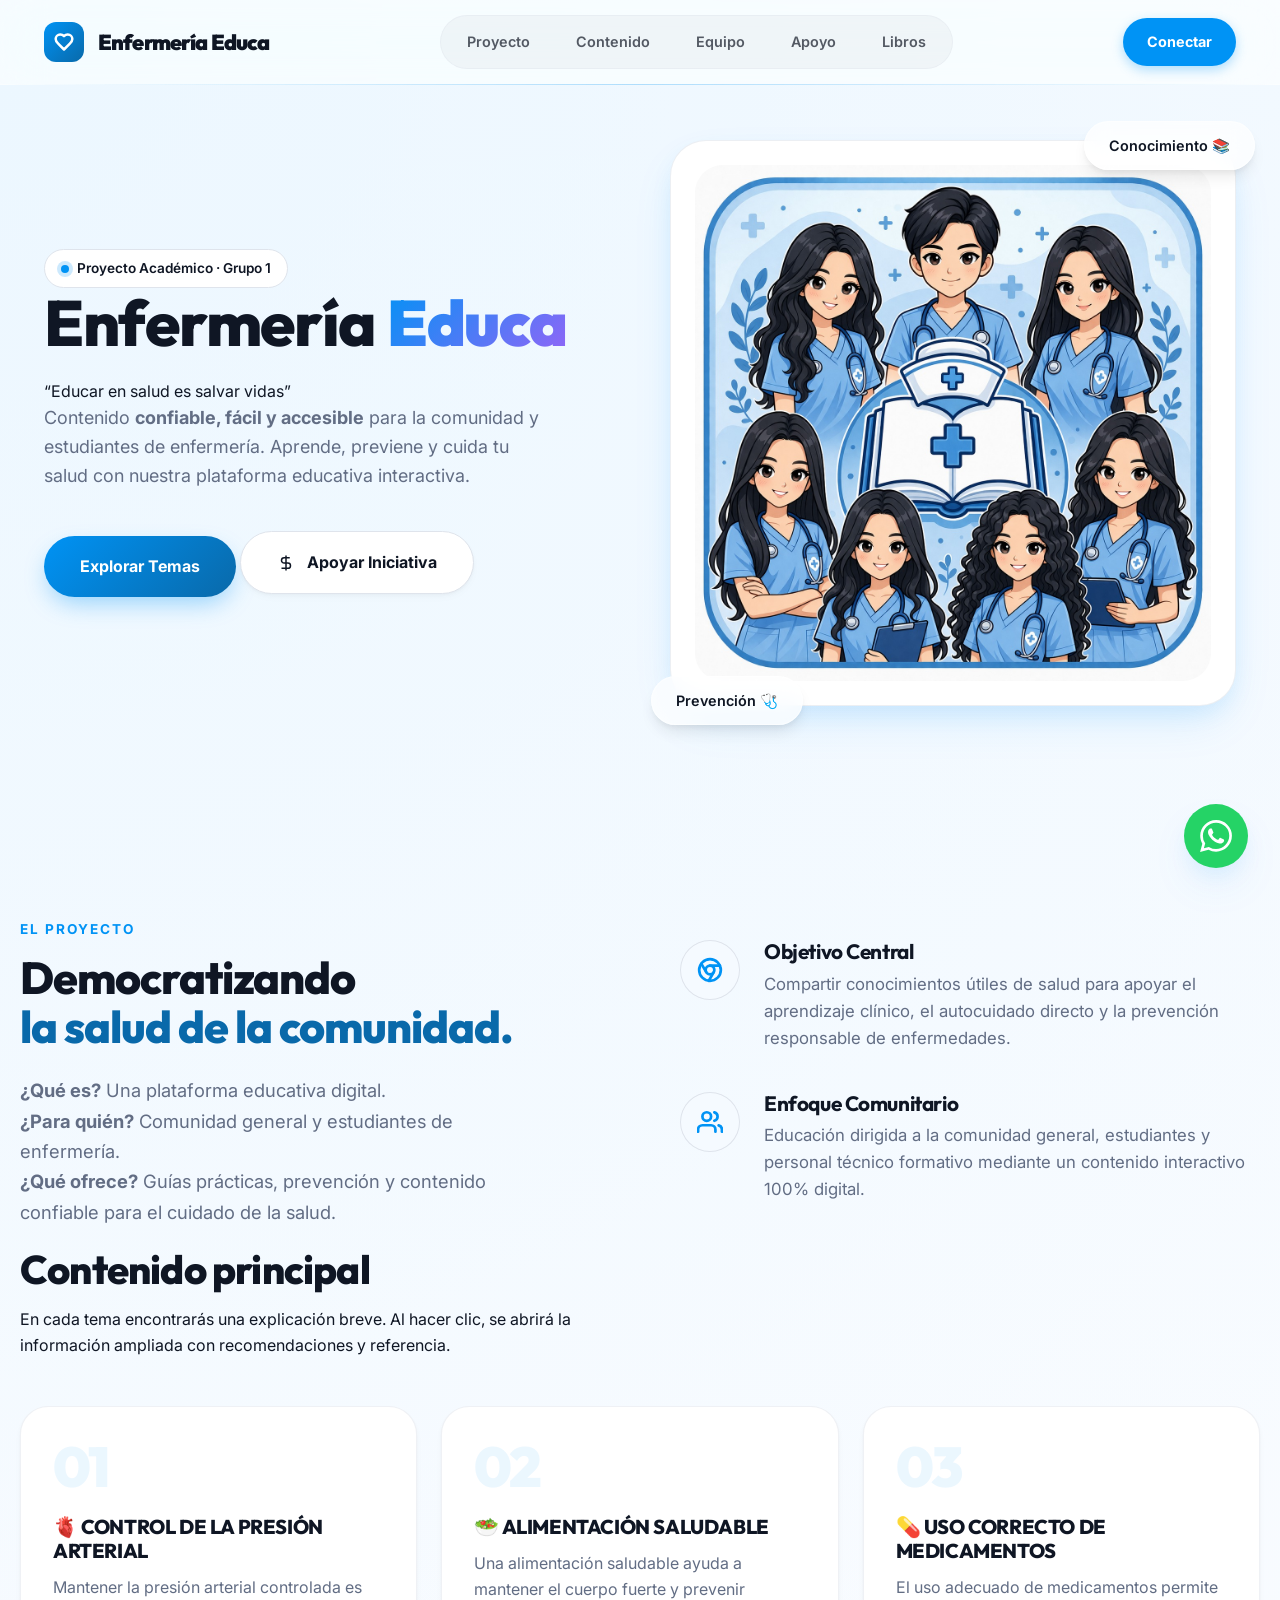
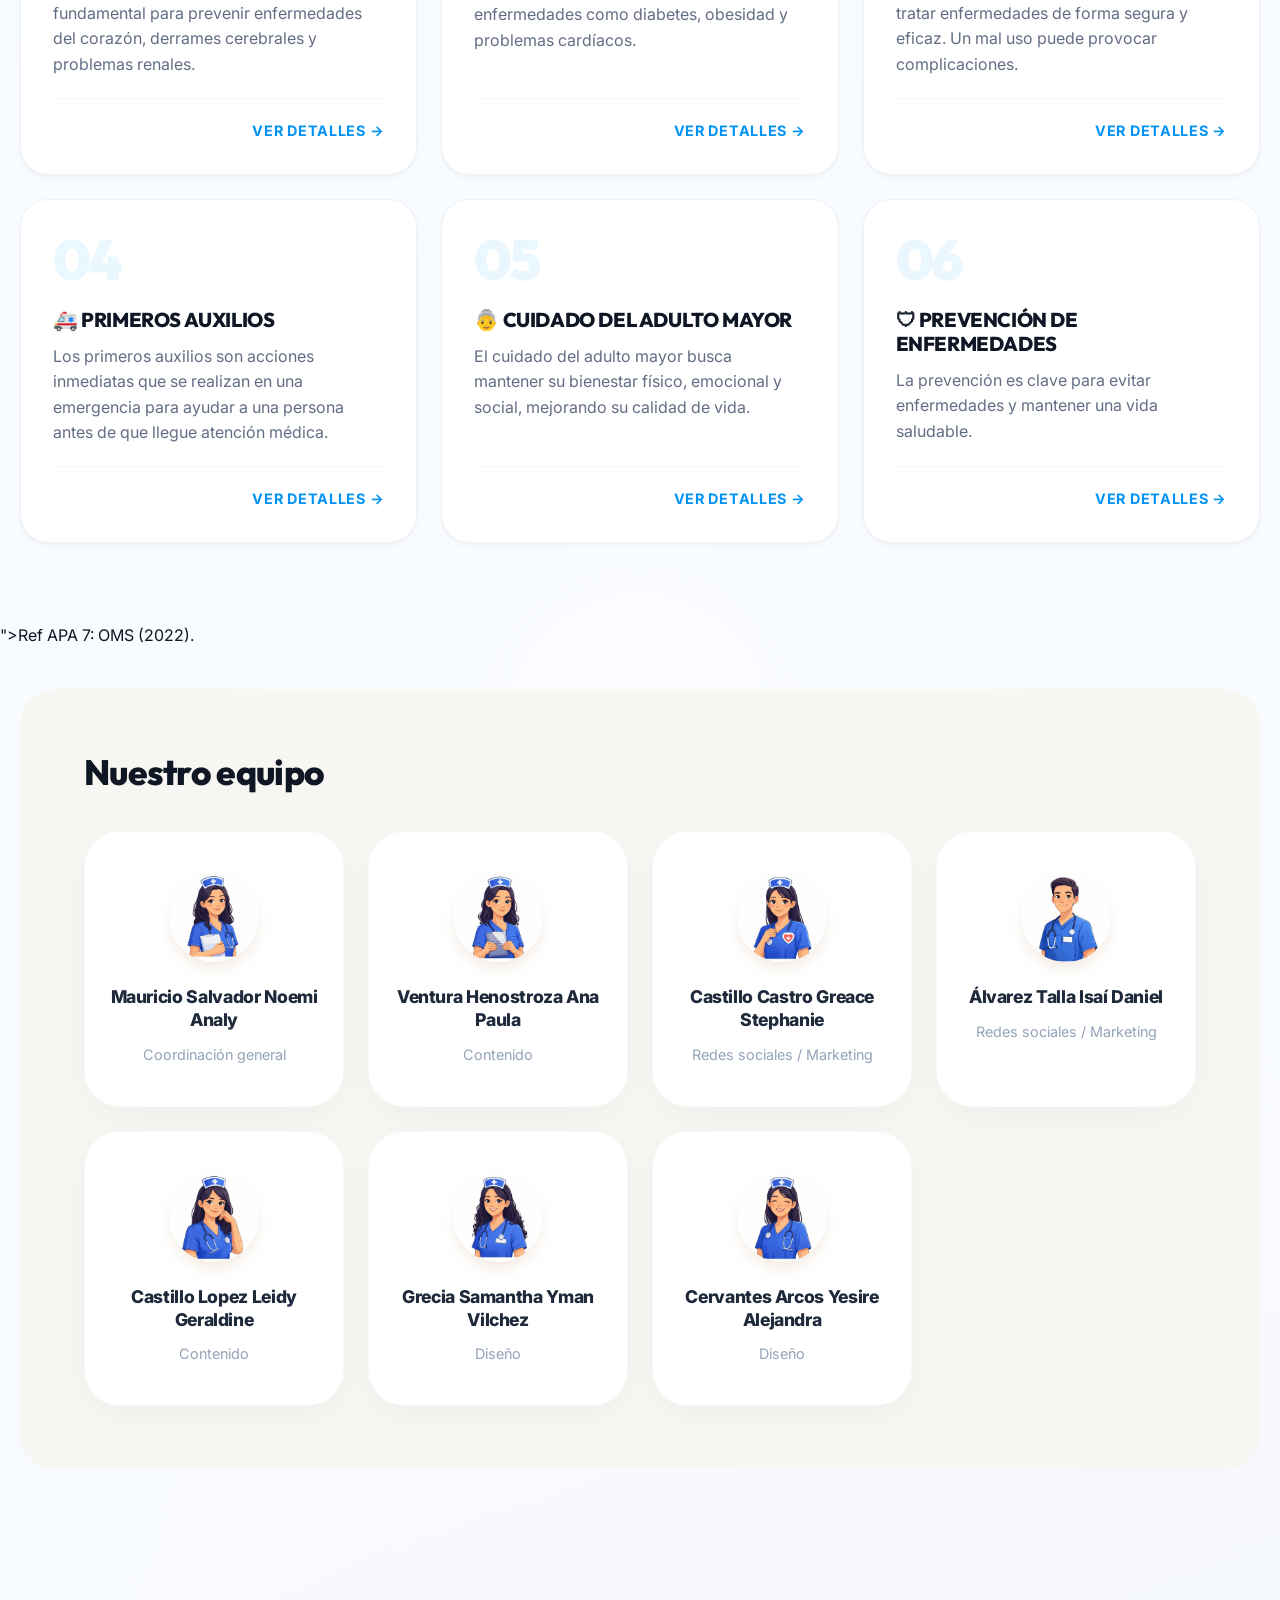
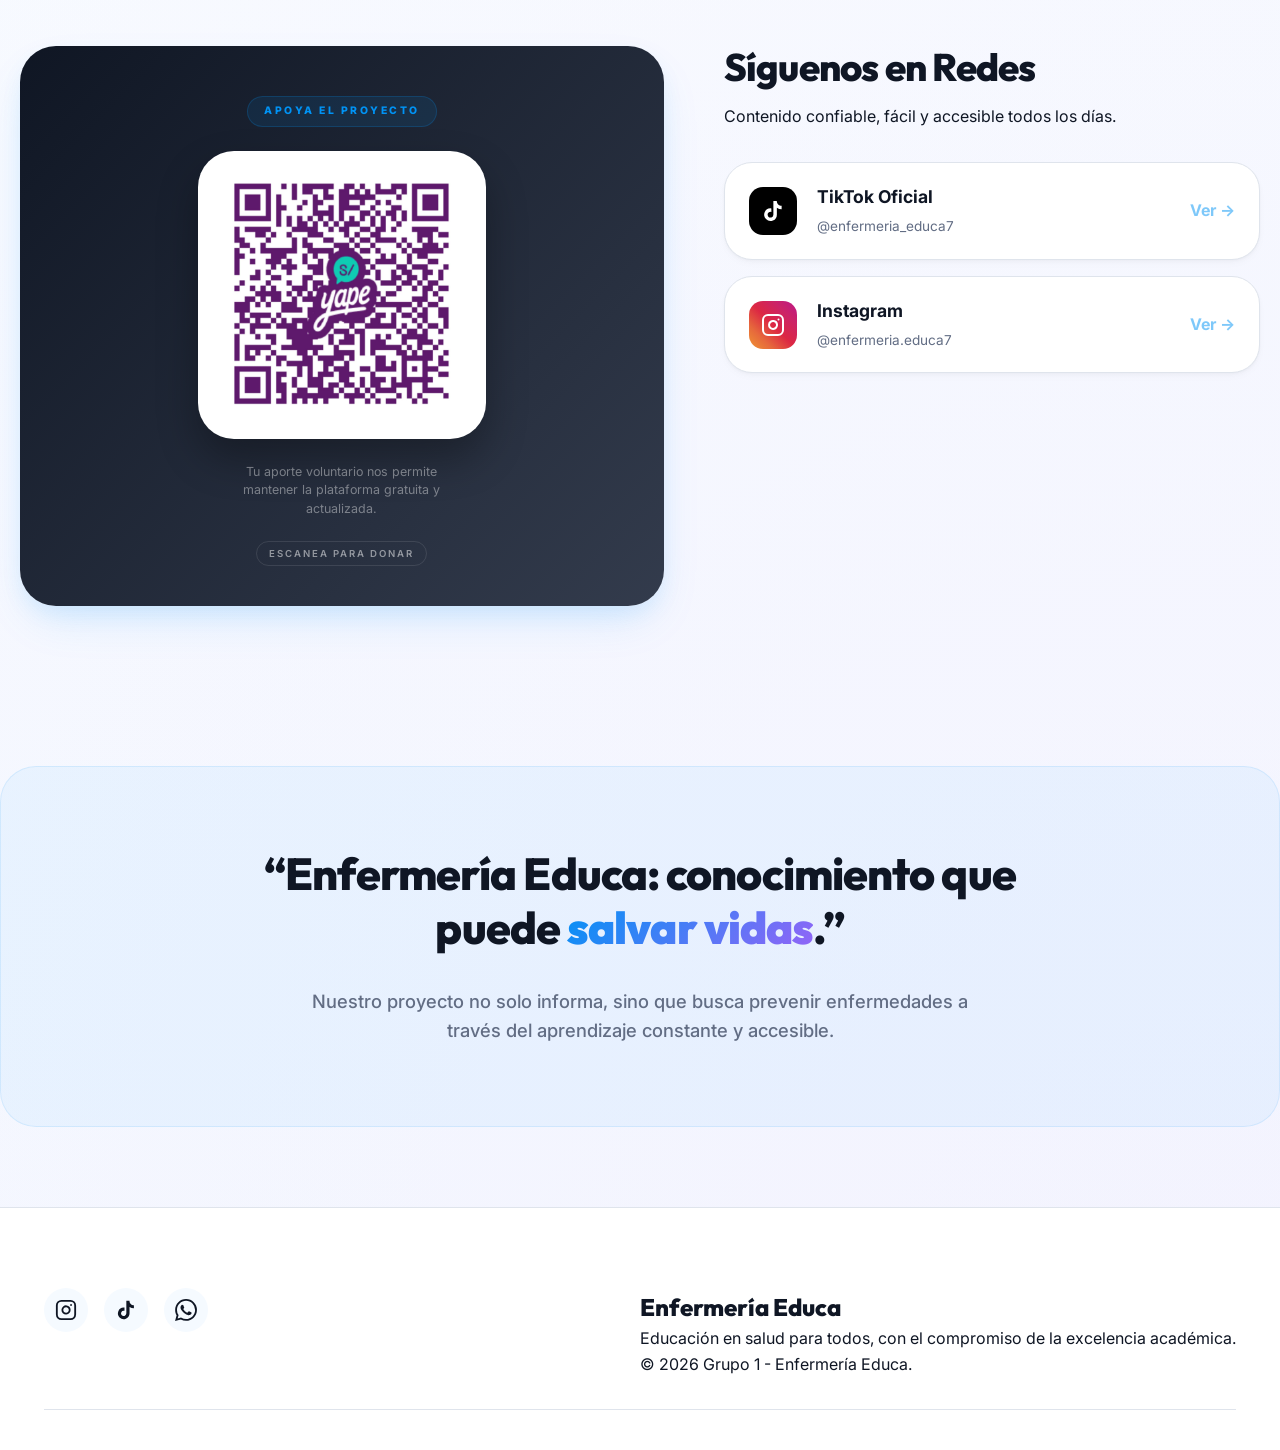
==== commit ebc89328: "Actualización del proyecto: Mejoas en dashboard y diseño premium" ====
--- a/index.html
+++ b/index.html
@@ -205,11 +205,7 @@
                         </div>
                     </div>
                 </div>
-            </div>
-        </section>
-
-        <!-- Sección 2: Contenido Principal -->
-        <section id="contenido" class="section-container container section-mt-md">
+            </div        <section id="contenido" class="section-container container section-mt-md">
             <div class="section-header fade-up">
                 <h2>Contenido principal</h2>
                 <p>En cada tema encontrarás una explicación breve. Al hacer clic, se abrirá la información ampliada con
@@ -230,21 +226,29 @@
                         <h2 class="modal-title">🫀 CONTROL DE LA PRESIÓN ARTERIAL</h2>
                         <div class="acc-inner">
                             <h4>Información completa</h4>
-                            <p>La presión arterial es la fuerza que ejerce la sangre contra las arterias, y cuando se
-                                eleva constantemente puede volverse peligrosa sin presentar síntomas.</p>
-                            <ul class="feature-list">
-                                <li><svg class="icon-check">
-                                        <use href="#icon-check"></use>
-                                    </svg> <strong>Sistólica:</strong> cuando el corazón late.</li>
-                                <li><svg class="icon-check">
-                                        <use href="#icon-check"></use>
-                                    </svg> <strong>Diastólica:</strong> cuando el corazón descansa.</li>
-                            </ul>
-                            <div class="reference-badge">Ref APA 7: OMS (2021). Hipertensión.
-                                https://www.who.int/es/news-room/fact-sheets/detail/hypertension</div>
+                            <p>La presión arterial es la fuerza que ejerce la sangre contra las arterias, y cuando se eleva constantemente puede volverse peligrosa sin presentar síntomas.</p>
+                            <p>La presión arterial se mide en dos valores:</p>
+                            <ul class="feature-list">
+                                <li><strong>Sistólica:</strong> cuando el corazón late.</li>
+                                <li><strong>Diastólica:</strong> cuando el corazón descansa.</li>
+                            </ul>
+                            <p>Para controlarla adecuadamente:</p>
+                            <ul class="feature-list">
+                                <li><svg class="icon-check"><use href="#icon-check"></use></svg> Reducir el consumo de sal.</li>
+                                <li><svg class="icon-check"><use href="#icon-check"></use></svg> Evitar alimentos procesados.</li>
+                                <li><svg class="icon-check"><use href="#icon-check"></use></svg> Realizar actividad física diaria (30 minutos).</li>
+                                <li><svg class="icon-check"><use href="#icon-check"></use></svg> Mantener un peso saludable.</li>
+                                <li><svg class="icon-check"><use href="#icon-check"></use></svg> Evitar alcohol y tabaco.</li>
+                                <li><svg class="icon-check"><use href="#icon-check"></use></svg> Controlar el estrés.</li>
+                                <li><svg class="icon-check"><use href="#icon-check"></use></svg> Medir la presión regularmente.</li>
+                                <li><svg class="icon-check"><use href="#icon-check"></use></svg> Seguir el tratamiento médico indicado.</li>
+                            </ul>
+                            <p><strong>Importante:</strong> la hipertensión es una enfermedad silenciosa, por eso el control constante es clave.</p>
+                            <div class="reference-badge"><strong>Referencia APA 7:</strong><br>Organización Mundial de la Salud. (2021). <em>Hipertensión</em>. https://www.who.int/es/news-room/fact-sheets/detail/hypertension</div>
                         </div>
                     </div>
                 </article>
+
                 <!-- Topic 2 -->
                 <article class="topic-card fade-up" style="animation-delay: 0.2s;" tabindex="0" role="button"
                     aria-expanded="false">
@@ -260,121 +264,163 @@
                         <div class="acc-inner">
                             <h4>Información completa</h4>
                             <p>Se basa en consumir alimentos naturales y equilibrados.</p>
-                            <ul class="feature-list">
-                                <li><svg class="icon-check">
-                                        <use href="#icon-check"></use>
-                                    </svg> Consumir frutas y verduras diariamente.</li>
-                                <li><svg class="icon-check">
-                                        <use href="#icon-check"></use>
-                                    </svg> Beber entre 6 y 8 vasos de agua al día.</li>
-                            </ul>
-                            <div class="reference-badge">Ref APA 7: OMS (2020). Dieta saludable.
-                                https://www.who.int/es/news-room/fact-sheets/detail/healthy-diet</div>
+                            <p>Para una buena alimentación:</p>
+                            <ul class="feature-list">
+                                <li><svg class="icon-check"><use href="#icon-check"></use></svg> Consumir frutas y verduras diariamente.</li>
+                                <li><svg class="icon-check"><use href="#icon-check"></use></svg> Incluir proteínas como pollo, pescado y huevo.</li>
+                                <li><svg class="icon-check"><use href="#icon-check"></use></svg> Preferir cereales integrales.</li>
+                                <li><svg class="icon-check"><use href="#icon-check"></use></svg> Reducir grasas saturadas y frituras.</li>
+                                <li><svg class="icon-check"><use href="#icon-check"></use></svg> Evitar el exceso de azúcar y sal.</li>
+                                <li><svg class="icon-check"><use href="#icon-check"></use></svg> Beber entre 6 y 8 vasos de agua al día.</li>
+                                <li><svg class="icon-check"><use href="#icon-check"></use></svg> Mantener horarios de comida.</li>
+                            </ul>
+                            <p>Beneficios:</p>
+                            <ul class="feature-list">
+                                <li><svg class="icon-check"><use href="#icon-check"></use></svg> Mejora el sistema inmunológico.</li>
+                                <li><svg class="icon-check"><use href="#icon-check"></use></svg> Aumenta la energía.</li>
+                                <li><svg class="icon-check"><use href="#icon-check"></use></svg> Previene enfermedades.</li>
+                            </ul>
+                            <div class="reference-badge"><strong>Referencia APA 7:</strong><br>Organización Mundial de la Salud. (2020). <em>Dieta saludable</em>. https://www.who.int/es/news-room/fact-sheets/detail/healthy-diet</div>
                         </div>
                     </div>
                 </article>
+
                 <!-- Topic 3 -->
                 <article class="topic-card fade-up" style="animation-delay: 0.3s;" tabindex="0" role="button"
                     aria-expanded="false">
                     <div class="topic-card-header"><span class="acc-num">03</span></div>
                     <div class="topic-card-body">
                         <h3 class="acc-title">💊 USO CORRECTO DE MEDICAMENTOS</h3>
-                        <p class="acc-desc">El uso adecuado de medicamentos permite tratar enfermedades de forma segura
-                            y eficaz.</p>
+                        <p class="acc-desc">El uso adecuado de medicamentos permite tratar enfermedades de forma segura y eficaz. Un mal uso puede provocar complicaciones.</p>
                     </div>
                     <div class="topic-card-footer"><span class="view-more">Ver detalles →</span></div>
                     <div class="topic-hidden-content" style="display: none;">
                         <h2 class="modal-title">💊 USO CORRECTO DE MEDICAMENTOS</h2>
                         <div class="acc-inner">
                             <h4>Información completa</h4>
-                            <ul class="feature-list">
-                                <li><svg class="icon-check">
-                                        <use href="#icon-check"></use>
-                                    </svg> Tomar medicamentos a la hora indicada.</li>
-                                <li><svg class="icon-check">
-                                        <use href="#icon-check"></use>
-                                    </svg> No automedicarse.</li>
-                            </ul>
-                            <div class="reference-badge">Ref APA 7: MedlinePlus (2022). Seguridad con medicamentos.
-                            </div>
+                            <p>Para un uso correcto:</p>
+                            <ul class="feature-list">
+                                <li><svg class="icon-check"><use href="#icon-check"></use></svg> Tomar medicamentos a la hora indicada.</li>
+                                <li><svg class="icon-check"><use href="#icon-check"></use></svg> Respetar la dosis prescrita.</li>
+                                <li><svg class="icon-check"><use href="#icon-check"></use></svg> No automedicarse.</li>
+                                <li><svg class="icon-check"><use href="#icon-check"></use></svg> No suspender el tratamiento sin indicación médica.</li>
+                                <li><svg class="icon-check"><use href="#icon-check"></use></svg> No compartir medicamentos.</li>
+                                <li><svg class="icon-check"><use href="#icon-check"></use></svg> Leer las etiquetas e instrucciones.</li>
+                                <li><svg class="icon-check"><use href="#icon-check"></use></svg> Guardarlos en lugares seguros.</li>
+                            </ul>
+                            <p><strong>Regla importante (5 correctos):</strong></p>
+                            <ul class="feature-list">
+                                <li><svg class="icon-check"><use href="#icon-check"></use></svg> Paciente correcto.</li>
+                                <li><svg class="icon-check"><use href="#icon-check"></use></svg> Medicamento correcto.</li>
+                                <li><svg class="icon-check"><use href="#icon-check"></use></svg> Dosis correcta.</li>
+                                <li><svg class="icon-check"><use href="#icon-check"></use></svg> Vía correcta.</li>
+                                <li><svg class="icon-check"><use href="#icon-check"></use></svg> Hora correcta.</li>
+                            </ul>
+                            <div class="reference-badge"><strong>Referencia APA 7:</strong><br>MedlinePlus. (2022). <em>Seguridad con los medicamentos</em>. https://medlineplus.gov/spanish/medicinesafety.html</div>
                         </div>
                     </div>
                 </article>
+
                 <!-- Topic 4 -->
                 <article class="topic-card fade-up" style="animation-delay: 0.4s;" tabindex="0" role="button"
                     aria-expanded="false">
                     <div class="topic-card-header"><span class="acc-num">04</span></div>
                     <div class="topic-card-body">
                         <h3 class="acc-title">🚑 PRIMEROS AUXILIOS</h3>
-                        <p class="acc-desc">Acciones inmediatas en una emergencia para ayudar a una persona antes de la
-                            atención médica.</p>
+                        <p class="acc-desc">Los primeros auxilios son acciones inmediatas que se realizan en una emergencia para ayudar a una persona antes de que llegue atención médica.</p>
                     </div>
                     <div class="topic-card-footer"><span class="view-more">Ver detalles →</span></div>
                     <div class="topic-hidden-content" style="display: none;">
                         <h2 class="modal-title">🚑 PRIMEROS AUXILIOS</h2>
                         <div class="acc-inner">
                             <h4>Información completa</h4>
-                            <ul class="feature-list">
-                                <li><svg class="icon-check">
-                                        <use href="#icon-check"></use>
-                                    </svg> Mantener la calma.</li>
-                                <li><svg class="icon-check">
-                                        <use href="#icon-check"></use>
-                                    </svg> Llamar a emergencias.</li>
-                            </ul>
-                            <div class="reference-badge">Ref APA 7: Cruz Roja (2020).</div>
+                            <p>Acciones básicas:</p>
+                            <ul class="feature-list">
+                                <li><svg class="icon-check"><use href="#icon-check"></use></svg> Mantener la calma.</li>
+                                <li><svg class="icon-check"><use href="#icon-check"></use></svg> Evaluar la situación.</li>
+                                <li><svg class="icon-check"><use href="#icon-check"></use></svg> Verificar respiración y pulso.</li>
+                                <li><svg class="icon-check"><use href="#icon-check"></use></svg> Llamar a emergencias.</li>
+                                <li><svg class="icon-check"><use href="#icon-check"></use></svg> Controlar hemorragias.</li>
+                                <li><svg class="icon-check"><use href="#icon-check"></use></svg> Limpiar y cubrir heridas.</li>
+                                <li><svg class="icon-check"><use href="#icon-check"></use></svg> No mover a la persona si hay fracturas.</li>
+                            </ul>
+                            <p>En casos graves:</p>
+                            <ul class="feature-list">
+                                <li><svg class="icon-check"><use href="#icon-check"></use></svg> Aplicar RCP si se sabe realizar.</li>
+                                <li><svg class="icon-check"><use href="#icon-check"></use></svg> Colocar en posición de seguridad.</li>
+                            </ul>
+                            <div class="reference-badge"><strong>Referencia APA 7:</strong><br>Cruz Roja Española. (2020). <em>Primeros auxilios</em>. https://www.cruzroja.es/principal/web/guest/primeros-auxilios</div>
                         </div>
                     </div>
                 </article>
+
                 <!-- Topic 5 -->
                 <article class="topic-card fade-up" style="animation-delay: 0.5s;" tabindex="0" role="button"
                     aria-expanded="false">
                     <div class="topic-card-header"><span class="acc-num">05</span></div>
                     <div class="topic-card-body">
                         <h3 class="acc-title">👵 CUIDADO DEL ADULTO MAYOR</h3>
-                        <p class="acc-desc">Busca mantener su bienestar físico, emocional y social, mejorando su calidad
-                            de vida.</p>
+                        <p class="acc-desc">El cuidado del adulto mayor busca mantener su bienestar físico, emocional y social, mejorando su calidad de vida.</p>
                     </div>
                     <div class="topic-card-footer"><span class="view-more">Ver detalles →</span></div>
                     <div class="topic-hidden-content" style="display: none;">
                         <h2 class="modal-title">👵 CUIDADO DEL ADULTO MAYOR</h2>
                         <div class="acc-inner">
                             <h4>Información completa</h4>
-                            <ul class="feature-list">
-                                <li><svg class="icon-check">
-                                        <use href="#icon-check"></use>
-                                    </svg> Alimentación balanceada.</li>
-                                <li><svg class="icon-check">
-                                        <use href="#icon-check"></use>
-                                    </svg> Apoyo emocional.</li>
-                            </ul>
-                            <div class="reference-badge">Ref APA 7: MedlinePlus (2022).</div>
+                            <p>Cuidados importantes:</p>
+                            <ul class="feature-list">
+                                <li><svg class="icon-check"><use href="#icon-check"></use></svg> Alimentación balanceada.</li>
+                                <li><svg class="icon-check"><use href="#icon-check"></use></svg> Higiene diaria.</li>
+                                <li><svg class="icon-check"><use href="#icon-check"></use></svg> Control médico frecuente.</li>
+                                <li><svg class="icon-check"><use href="#icon-check"></use></svg> Uso adecuado de medicamentos.</li>
+                                <li><svg class="icon-check"><use href="#icon-check"></use></svg> Actividad física moderada.</li>
+                                <li><svg class="icon-check"><use href="#icon-check"></use></svg> Apoyo emocional.</li>
+                            </ul>
+                            <p>Prevención:</p>
+                            <ul class="feature-list">
+                                <li><svg class="icon-check"><use href="#icon-check"></use></svg> Evitar caídas con espacios seguros.</li>
+                                <li><svg class="icon-check"><use href="#icon-check"></use></svg> Buena iluminación en casa.</li>
+                                <li><svg class="icon-check"><use href="#icon-check"></use></svg> Supervisión constante.</li>
+                            </ul>
+                            <div class="reference-badge"><strong>Referencia APA 7:</strong><br>MedlinePlus. (2022). <em>Salud del adulto mayor</em>. https://medlineplus.gov/spanish/olderadulthealth.html</div>
                         </div>
                     </div>
                 </article>
+
                 <!-- Topic 6 -->
                 <article class="topic-card fade-up" style="animation-delay: 0.6s;" tabindex="0" role="button"
                     aria-expanded="false">
                     <div class="topic-card-header"><span class="acc-num">06</span></div>
                     <div class="topic-card-body">
                         <h3 class="acc-title">🛡 PREVENCIÓN DE ENFERMEDADES</h3>
-                        <p class="acc-desc">La prevención es clave para evitar enfermedades y mantener una vida
-                            saludable.</p>
+                        <p class="acc-desc">La prevención es clave para evitar enfermedades y mantener una vida saludable.</p>
                     </div>
                     <div class="topic-card-footer"><span class="view-more">Ver detalles →</span></div>
                     <div class="topic-hidden-content" style="display: none;">
                         <h2 class="modal-title">🛡 PREVENCIÓN DE ENFERMEDADES</h2>
                         <div class="acc-inner">
                             <h4>Información completa</h4>
-                            <ul class="feature-list">
-                                <li><svg class="icon-check">
-                                        <use href="#icon-check"></use>
-                                    </svg> Lavado frecuente de manos.</li>
-                                <li><svg class="icon-check">
-                                        <use href="#icon-check"></use>
-                                    </svg> Vacunación completa.</li>
-                            </ul>
-                            <div class="reference-badge">Ref APA 7: OMS (2022).</div>
+                            <p>Medidas principales:</p>
+                            <ul class="feature-list">
+                                <li><svg class="icon-check"><use href="#icon-check"></use></svg> Lavado frecuente de manos.</li>
+                                <li><svg class="icon-check"><use href="#icon-check"></use></svg> Vacunación completa.</li>
+                                <li><svg class="icon-check"><use href="#icon-check"></use></svg> Alimentación saludable.</li>
+                                <li><svg class="icon-check"><use href="#icon-check"></use></svg> Ejercicio regular.</li>
+                                <li><svg class="icon-check"><use href="#icon-check"></use></svg> Evitar tabaco y alcohol.</li>
+                                <li><svg class="icon-check"><use href="#icon-check"></use></svg> Realizar chequeos médicos.</li>
+                            </ul>
+                            <p>Beneficios:</p>
+                            <ul class="feature-list">
+                                <li><svg class="icon-check"><use href="#icon-check"></use></svg> Detectar enfermedades a tiempo.</li>
+                                <li><svg class="icon-check"><use href="#icon-check"></use></svg> Reducir riesgos.</li>
+                                <li><svg class="icon-check"><use href="#icon-check"></use></svg> Mejorar calidad de vida.</li>
+                            </ul>
+                            <div class="reference-badge"><strong>Referencia APA 7:</strong><br>Organización Mundial de la Salud. (2022). <em>Prevención de enfermedades</em>. https://www.who.int/es</div>
+                        </div>
+                    </div>
+                </article>
+            </div>
+        </section>">Ref APA 7: OMS (2022).</div>
                         </div>
                     </div>
                 </article>
@@ -533,14 +579,16 @@
             <h4 id="botDialogTitle">Comunidad en WhatsApp</h4>
             <button class="bot-close" id="botClose" aria-label="Cerrar panel de WhatsApp">✕</button>
         </div>
-        <p>Recibe noticias, infografías y avances del proyecto directamente en tu celular.</p>
-        <a href="https://whatsapp.com/channel/0029VbCB3ye0LKZHQ5l6R90v" target="_blank" rel="noopener noreferrer"
-            class="btn btn-whatsapp">
-            <svg viewBox="0 0 24 24" width="28" height="28">
-                <use href="#icon-whatsapp"></use>
-            </svg>
-            Únete para novedades
-        </a>
+        <div class="bot-body">
+            <p>Recibe noticias, infografías y avances del proyecto directamente en tu celular.</p>
+            <a href="https://whatsapp.com/channel/0029VbCB3ye0LKZHQ5l6R90v" target="_blank" rel="noopener noreferrer"
+                class="btn-whatsapp">
+                <svg viewBox="0 0 24 24" width="24" height="24">
+                    <use href="#icon-whatsapp"></use>
+                </svg>
+                Únete para novedades
+            </a>
+        </div>
     </div>
 
     <!-- Botón Flotante interactivo -->
--- a/css/style.css
+++ b/css/style.css
@@ -10,32 +10,42 @@
   --font-body: 'Inter', system-ui, -apple-system, sans-serif;
   --font-display: 'Outfit', system-ui, -apple-system, sans-serif;
 
-  /* HSL Color Palette */
-  --c-primary: 204 76% 51%;
-  --c-primary-dark: 204 80% 38%;
-  --c-primary-light: 204 88% 90%;
-  --c-accent: 250 84% 65%;
-  --c-dark: 215 28% 12%;
-  --c-dark-soft: 215 20% 25%;
-  --c-text-muted: 215 15% 45%;
+  /* HSL Color Palette (Premium Refined) */
+  --c-primary: 204 100% 48%;
+  --c-primary-dark: 204 90% 35%;
+  --c-primary-light: 204 100% 95%;
+  --c-accent: 260 90% 68%;
+  --c-accent-soft: 260 85% 95%;
+  --c-dark: 220 40% 10%;
+  --c-dark-soft: 220 20% 25%;
+  --c-text-muted: 220 15% 45%;
   --c-bg: 210 100% 98%;
+  --c-bg-layer: 215 100% 99%;
   --c-surface: 0 0% 100%;
-  --c-border: 210 30% 90%;
-
-  /* Shadows */
-  --shadow-sm: 0 2px 8px -2px hsl(var(--c-dark) / 0.05), 0 4px 16px -4px hsl(var(--c-dark) / 0.02);
-  --shadow-md: 0 8px 24px -6px hsl(var(--c-dark) / 0.08), 0 12px 32px -8px hsl(var(--c-dark) / 0.04);
-  --shadow-lg: 0 24px 48px -12px hsl(var(--c-primary) / 0.15), 0 4px 24px -4px hsl(var(--c-dark) / 0.06);
-
-  /* Borders & Transitions */
-  --rad-sm: 8px;
-  --rad-md: 16px;
-  --rad-lg: 24px;
-  --rad-xl: 32px;
+  --c-border: 215 25% 90%;
+
+  /* Shadows (Multi-layered Premium) */
+  --shadow-sm: 0 1px 2px rgba(0,0,0,0.02), 
+               0 2px 4px rgba(0,0,0,0.02), 
+               0 4px 8px rgba(0,0,0,0.02);
+  --shadow-md: 0 4px 6px -1px rgba(0,0,0,0.05), 
+               0 10px 15px -3px rgba(0,0,0,0.08);
+  --shadow-lg: 0 10px 25px -5px hsl(var(--c-primary) / 0.1), 
+               0 20px 48px -12px hsl(var(--c-primary) / 0.15);
+  --shadow-xl: 0 25px 60px -15px rgba(0,0,0,0.1),
+               0 0 40px -10px hsl(var(--c-primary) / 0.05);
+
+  /* Borders & Core Transitions */
+  --rad-sm: 10px;
+  --rad-md: 18px;
+  --rad-lg: 28px;
+  --rad-xl: 36px;
   --rad-full: 9999px;
   --ease-smooth: cubic-bezier(0.4, 0, 0.2, 1);
+  --ease-out-back: cubic-bezier(0.34, 1.56, 0.64, 1);
   --trans-fast: 0.2s var(--ease-smooth);
   --trans-normal: 0.4s var(--ease-smooth);
+  --trans-slow: 0.7s var(--ease-smooth);
 }
 
 /* Reset & Core */
@@ -57,8 +67,9 @@
   color: hsl(var(--c-dark));
   background-color: hsl(var(--c-bg));
   background-image:
-    radial-gradient(circle at 15% 0%, hsl(var(--c-primary-light) / 0.8) 0%, transparent 40%),
-    radial-gradient(circle at 85% 10%, hsl(var(--c-accent) / 0.1) 0%, transparent 40%);
+    radial-gradient(circle at 0% 0%, hsl(var(--c-primary-light) / 0.6) 0%, transparent 40%),
+    radial-gradient(circle at 100% 100%, hsl(var(--c-accent-soft) / 0.4) 0%, transparent 50%),
+    radial-gradient(circle at 50% 50%, hsl(var(--c-bg-layer)) 0%, transparent 100%);
   line-height: 1.6;
   min-height: 100vh;
   overflow-x: hidden;
@@ -70,9 +81,9 @@
 h3,
 h4 {
   font-family: var(--font-display);
-  font-weight: 700;
-  line-height: 1.15;
-  letter-spacing: -0.03em;
+  font-weight: 800;
+  line-height: 1.1;
+  letter-spacing: -0.02em;
 }
 
 a {
@@ -92,7 +103,7 @@
 }
 
 .container {
-  max-width: 1200px;
+  max-width: 1240px;
   width: 100%;
   margin: 0 auto;
   padding: 0 24px;
@@ -103,6 +114,7 @@
   -webkit-background-clip: text;
   -webkit-text-fill-color: transparent;
   background-clip: text;
+  font-weight: 900;
 }
 
 /* =========================================
@@ -114,36 +126,49 @@
   left: 0;
   width: 100%;
   z-index: 1000;
-  background: hsl(var(--c-surface) / 0.7);
-  backdrop-filter: blur(20px);
-  -webkit-backdrop-filter: blur(20px);
-  border-bottom: 1px solid hsl(var(--c-border) / 0.5);
-  transition: transform var(--trans-normal), background var(--trans-normal);
+  background: hsl(var(--c-surface) / 0.6);
+  backdrop-filter: blur(24px) saturate(180%);
+  -webkit-backdrop-filter: blur(24px) saturate(180%);
+  border-bottom: 1px solid hsl(var(--c-surface) / 0.3);
+  transition: all var(--trans-normal);
+}
+
+.nav::after {
+  content: '';
+  position: absolute;
+  bottom: -1px;
+  left: 0;
+  right: 0;
+  height: 1px;
+  background: linear-gradient(90deg, transparent, hsl(var(--c-primary) / 0.3), transparent);
 }
 
 .nav-scrolled {
-  background: hsl(var(--c-surface) / 0.9);
-  box-shadow: var(--shadow-sm);
+  background: hsl(var(--c-surface) / 0.85);
+  box-shadow: var(--shadow-md);
+  padding: 4px 0;
 }
 
 .nav-wrap {
   display: flex;
   align-items: center;
   justify-content: space-between;
-  height: 80px;
+  height: 84px;
+  transition: height var(--trans-normal);
 }
 
 .nav-scrolled .nav-wrap {
-  height: 64px;
+  height: 68px;
 }
 
 .brand {
   display: flex;
   align-items: center;
-  gap: 12px;
+  gap: 14px;
   font-family: var(--font-display);
-  font-weight: 800;
-  font-size: 1.25rem;
+  font-weight: 900;
+  font-size: 1.35rem;
+  letter-spacing: -0.04em;
 }
 
 .brand-mark {
@@ -158,22 +183,31 @@
 
 .nav-links {
   display: flex;
-  gap: 8px;
+  gap: 6px;
+  padding: 6px;
+  background: hsl(var(--c-dark) / 0.03);
+  border-radius: var(--rad-full);
+  border: 1px solid hsl(var(--c-border) / 0.4);
 }
 
 .nav-links a {
-  padding: 8px 16px;
+  padding: 8px 20px;
   border-radius: var(--rad-full);
-  font-weight: 500;
-  font-size: 0.95rem;
-}
-
-.nav-links a:hover,
+  font-weight: 600;
+  font-size: 0.9rem;
+  color: hsl(var(--c-dark) / 0.7);
+  transition: all var(--trans-fast);
+}
+
+.nav-links a:hover {
+  color: hsl(var(--c-primary));
+  background: hsl(var(--c-surface) / 0.8);
+}
+
 .nav-links a.active {
-  background: hsl(var(--c-primary) / 0.1);
-  color: hsl(var(--c-primary-dark));
-  font-weight: 700;
-  box-shadow: inset 0 -2px 0 hsl(var(--c-primary));
+  background: hsl(var(--c-surface));
+  color: hsl(var(--c-primary));
+  box-shadow: var(--shadow-sm);
 }
 
 .nav-mobile-toggle {
@@ -234,29 +268,41 @@
   display: inline-flex;
   align-items: center;
   justify-content: center;
-  gap: 10px;
-  padding: 16px 32px;
+  gap: 12px;
+  padding: 18px 36px;
   border-radius: var(--rad-full);
-  font-weight: 600;
+  font-weight: 700;
+  font-size: 1rem;
   border: none;
   cursor: pointer;
+  transition: all var(--trans-normal);
+  position: relative;
+  overflow: hidden;
 }
 
 .btn-primary {
-  background: hsl(var(--c-primary));
+  background: linear-gradient(135deg, hsl(var(--c-primary)), hsl(var(--c-primary-dark)));
   color: white;
-  box-shadow: 0 4px 14px hsl(var(--c-primary) / 0.39);
+  box-shadow: 0 10px 25px -5px hsl(var(--c-primary) / 0.4);
 }
 
 .btn-primary:hover {
-  background: hsl(var(--c-primary-dark));
-  transform: translateY(-2px);
+  transform: translateY(-3px) scale(1.02);
+  box-shadow: 0 15px 35px -8px hsl(var(--c-primary) / 0.5);
+  background: linear-gradient(135deg, hsl(var(--c-primary-dark)), hsl(var(--c-primary)));
 }
 
 .btn-secondary {
-  background: white;
+  background: hsl(var(--c-surface));
   color: hsl(var(--c-dark));
   border: 1px solid hsl(var(--c-border));
+  box-shadow: var(--shadow-sm);
+}
+
+.btn-secondary:hover {
+  background: hsl(var(--c-bg));
+  border-color: hsl(var(--c-primary) / 0.3);
+  transform: translateY(-2px);
 }
 
 .hero {
@@ -540,40 +586,69 @@
   position: fixed;
   bottom: 110px;
   right: 32px;
-  width: 340px;
+  width: 360px;
   background: white;
-  border-radius: var(--rad-xl);
-  padding: 24px;
-  box-shadow: var(--shadow-lg);
-  border: 1px solid hsl(var(--c-border));
+  border-radius: var(--rad-lg);
+  padding: 0;
+  box-shadow: var(--shadow-xl);
+  border: 1px solid hsl(var(--c-border) / 0.5);
   opacity: 0;
   visibility: hidden;
-  transform: translateY(20px);
-  transition: all 0.4s var(--ease-smooth);
+  transform: translateY(20px) scale(0.95);
+  transition: all 0.5s var(--ease-out-back);
+  overflow: hidden;
 }
 
 .bot-panel.active {
   opacity: 1;
   visibility: visible;
-  transform: translateY(0);
+  transform: translateY(0) scale(1);
 }
 
 .bot-header {
+  background: linear-gradient(135deg, #25D366, #128C7E);
+  color: white;
+  padding: 24px;
   display: flex;
   justify-content: space-between;
   align-items: center;
-  margin-bottom: 12px;
+}
+
+.bot-header h4 {
+  font-size: 1.1rem;
+  font-weight: 700;
+}
+
+.bot-body {
+  padding: 24px;
+}
+
+.bot-body p {
+  font-size: 0.95rem;
+  color: hsl(var(--c-text-muted));
+  margin-bottom: 20px;
+  line-height: 1.5;
 }
 
 .btn-whatsapp {
   width: 100%;
   background: #25D366;
   color: white;
-  padding: 12px;
+  padding: 16px;
   border-radius: var(--rad-md);
   text-align: center;
-  font-weight: 600;
-  display: inline-block;
+  font-weight: 700;
+  display: flex;
+  align-items: center;
+  justify-content: center;
+  gap: 12px;
+  transition: all var(--trans-fast);
+}
+
+.btn-whatsapp:hover {
+  background: #20BA5A;
+  transform: translateY(-2px);
+  box-shadow: 0 8px 20px rgba(37, 211, 102, 0.3);
 }
 
 /* =========================================
--- a/css/contenido.css
+++ b/css/contenido.css
@@ -9,16 +9,17 @@
 
 .topic-card {
   background: white;
-  border: 1px solid hsl(var(--c-border));
+  border: 1px solid hsl(var(--c-border) / 0.5);
   border-radius: var(--rad-lg);
-  padding: 24px;
+  padding: 32px;
   display: flex;
   flex-direction: column;
-  gap: 16px;
+  gap: 20px;
   cursor: pointer;
   transition: all var(--trans-normal);
   position: relative;
   overflow: hidden;
+  box-shadow: var(--shadow-sm);
 }
 
 .topic-card::after {
@@ -27,17 +28,18 @@
   top: 0;
   left: 0;
   right: 0;
-  height: 4px;
-  background: hsl(var(--c-primary));
+  height: 6px;
+  background: linear-gradient(90deg, hsl(var(--c-primary)), hsl(var(--c-accent)));
   opacity: 0;
   transition: opacity var(--trans-normal);
 }
 
 .topic-card:hover,
 .topic-card:focus {
-  transform: translateY(-5px);
-  box-shadow: var(--shadow-md);
-  border-color: hsl(var(--c-primary) / 0.3);
+  transform: translateY(-8px);
+  box-shadow: var(--shadow-lg);
+  border-color: hsl(var(--c-primary) / 0.2);
+  background: rgba(255, 255, 255, 0.95);
   outline: none;
 }
 
@@ -46,6 +48,11 @@
   opacity: 1;
 }
 
+.topic-card:hover .acc-num {
+  color: hsl(var(--c-primary) / 0.15);
+  transform: scale(1.1) translateX(5px);
+}
+
 .topic-card-header {
   display: flex;
   justify-content: space-between;
@@ -58,45 +65,49 @@
 
 .topic-card-footer {
   margin-top: auto;
-  padding-top: 16px;
-  border-top: 1px dashed hsl(var(--c-border));
+  padding-top: 20px;
+  border-top: 1px solid hsl(var(--c-border) / 0.3);
   display: flex;
   justify-content: flex-end;
 }
 
 .view-more {
   color: hsl(var(--c-primary));
-  font-weight: 600;
-  font-size: 0.95rem;
-  transition: color var(--trans-fast);
+  font-weight: 700;
+  font-size: 0.9rem;
+  text-transform: uppercase;
+  letter-spacing: 0.05em;
+  transition: all var(--trans-fast);
 }
 
 .topic-card:hover .view-more {
   color: hsl(var(--c-primary-dark));
+  transform: translateX(4px);
 }
 
 .acc-num {
   font-family: var(--font-display);
-  font-size: 3rem;
-  font-weight: 800;
+  font-size: 3.5rem;
+  font-weight: 900;
   color: hsl(var(--c-primary) / 0.08);
   line-height: 1;
-  letter-spacing: -2px;
+  letter-spacing: -3px;
+  transition: all var(--trans-normal);
 }
 
 .acc-title {
   font-family: var(--font-display);
-  font-size: 1.15rem;
-  font-weight: 700;
+  font-size: 1.25rem;
+  font-weight: 800;
   margin-bottom: 12px;
-  color: hsl(var(--c-dark-soft));
-  line-height: 1.3;
+  color: hsl(var(--c-dark));
+  line-height: 1.2;
 }
 
 .acc-desc {
   color: hsl(var(--c-text-muted));
-  font-size: 0.95rem;
-  line-height: 1.5;
+  font-size: 1rem;
+  line-height: 1.6;
 }
 
 /* Modal Styling */
